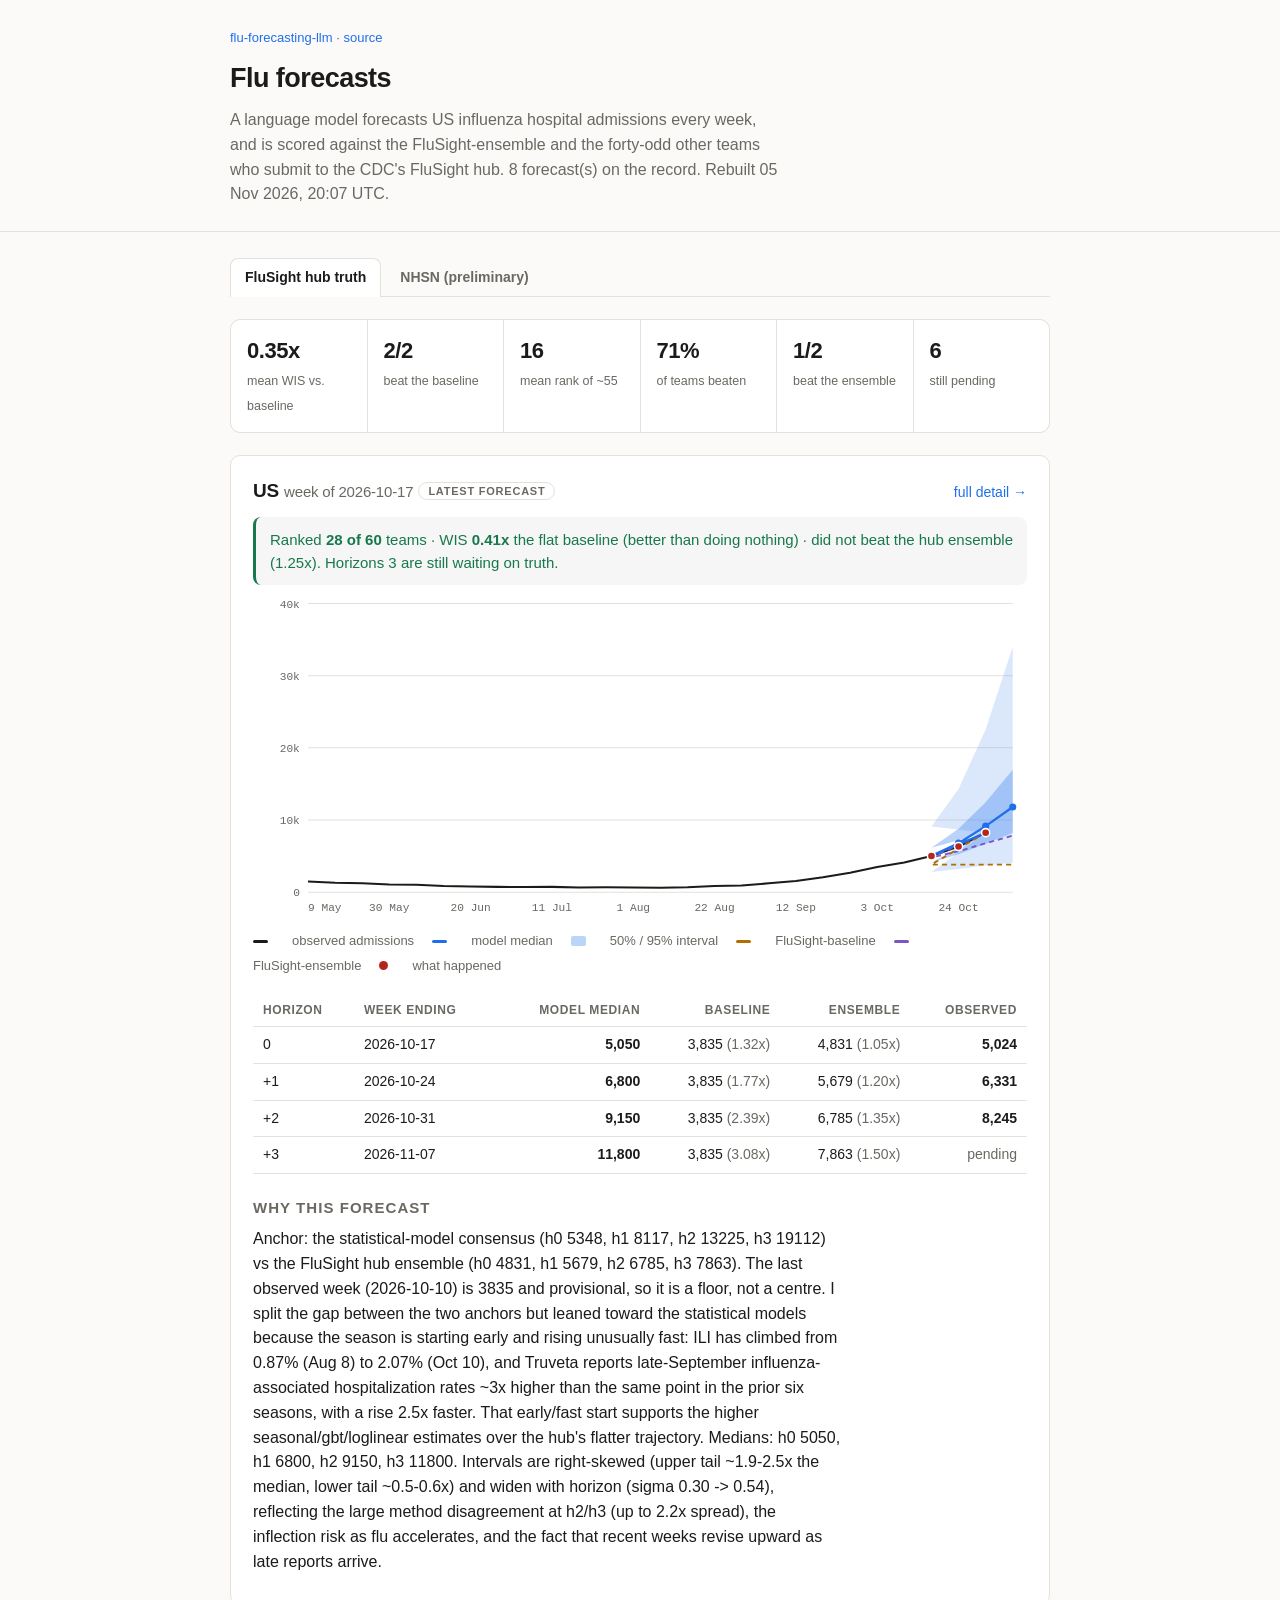
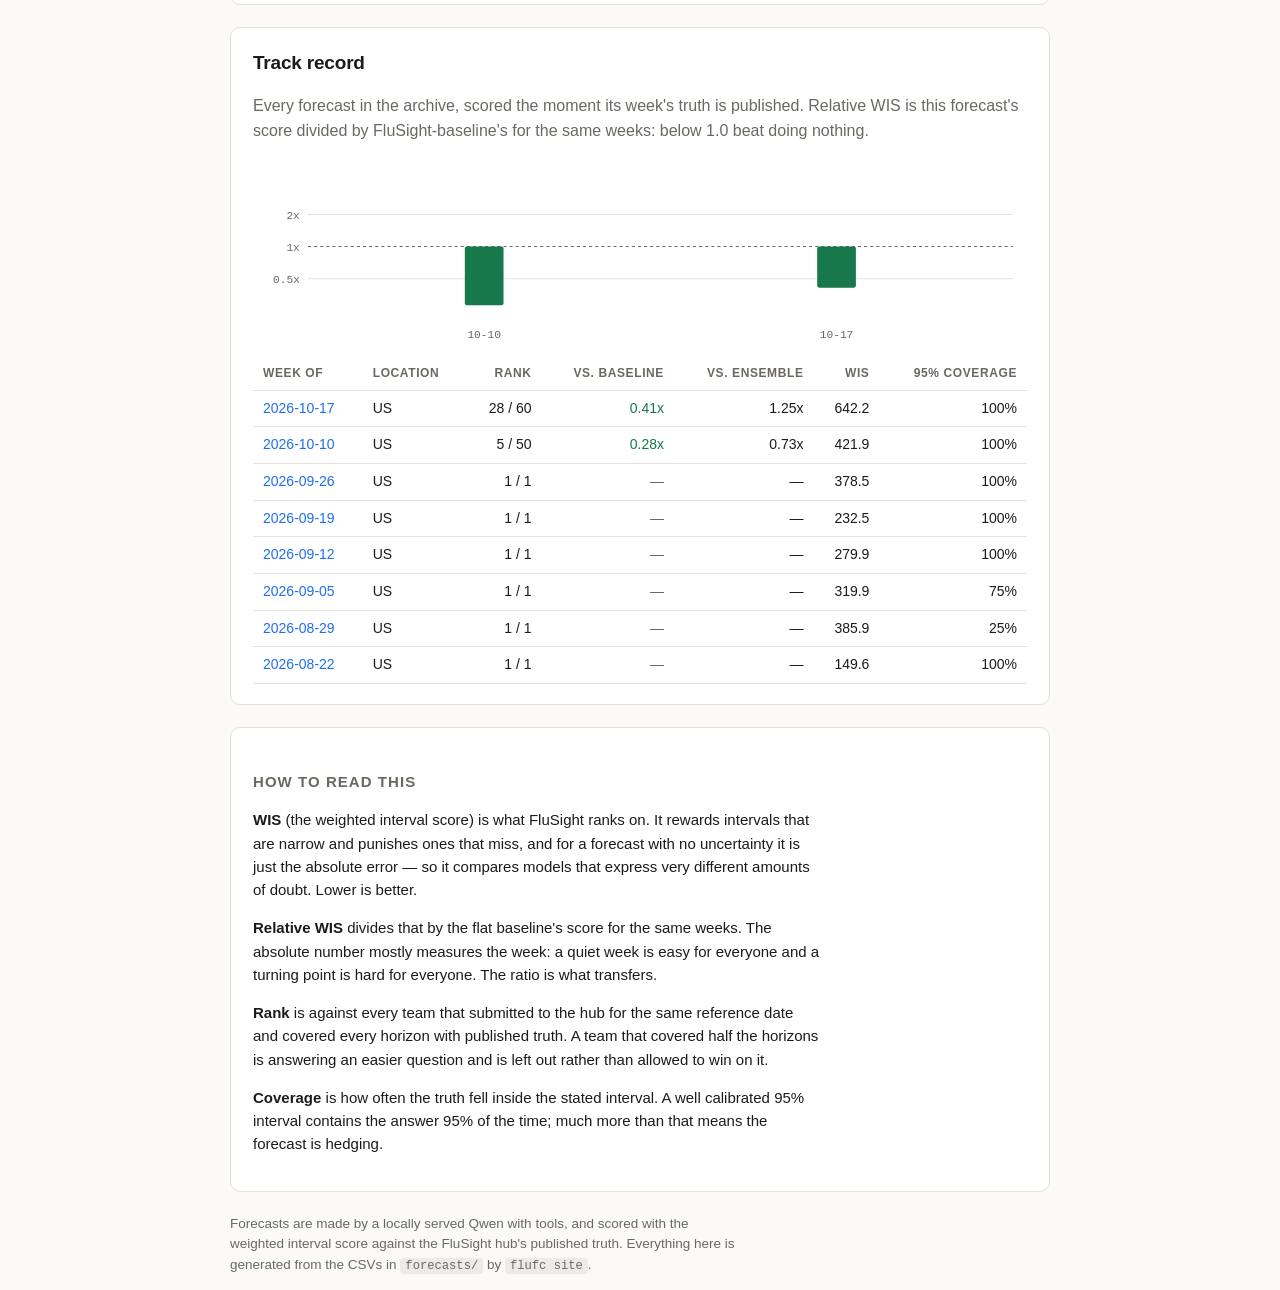
==== docs/index.html @ eb342767 "site: refresh standings 2026-11-05" ====
<!doctype html>
<html lang="en">
<head>
<meta charset="utf-8">
<meta name="viewport" content="width=device-width, initial-scale=1">
<title>Flu forecasts</title>
<link rel="stylesheet" href="style.css">
<script>
document.documentElement.classList.add("js");
document.addEventListener("DOMContentLoaded", function () {
  var KEY = "flufc-source", names = ["hub", "nhsn"];
  function show(name) {
    if (names.indexOf(name) < 0) name = "hub";
    document.querySelectorAll("[data-pane]").forEach(function (el) {
      el.classList.toggle("on", el.dataset.pane === name);
    });
    document.querySelectorAll("[data-tab]").forEach(function (el) {
      var on = el.dataset.tab === name;
      el.classList.toggle("on", on);
      el.setAttribute("aria-selected", on);
    });
    try { localStorage.setItem(KEY, name); } catch (e) {}
    document.querySelectorAll("a[href^='f/'], a[href^='../index.html']")
      .forEach(function (a) { a.hash = name; });
  }
  var saved = null;
  try { saved = localStorage.getItem(KEY); } catch (e) {}
  show(location.hash.slice(1) || saved);
  document.querySelectorAll("[data-tab]").forEach(function (el) {
    el.addEventListener("click", function (ev) {
      ev.preventDefault();
      history.replaceState(null, "", "#" + el.dataset.tab);
      show(el.dataset.tab);
    });
  });
});
</script>
</head>
<body>
<header class="top">
  <div class="wrap">
    <p class="crumb"><a href="index.html">flu-forecasting-llm</a>
       &middot; <a href="https://github.com/chasehmathis/flu-forecasting-llm">source</a></p>
    <h1>Flu forecasts</h1>
    <p class="lede">A language model forecasts US influenza hospital admissions every week, and is scored against the FluSight-ensemble and the forty-odd other teams who submit to the CDC's FluSight hub. 8 forecast(s) on the record. Rebuilt 05 Nov 2026, 20:07 UTC.</p>
  </div>
</header>
<main class="wrap">

<nav class="tabs" role="tablist">
  <a class="tab" role="tab" href="#hub" data-tab="hub">FluSight hub truth</a>
  <a class="tab" role="tab" href="#nhsn" data-tab="nhsn">NHSN (preliminary)</a>
</nav>
<div class="pane" id="pane-hub" data-pane="hub"><div class="strip"><div class="stat"><b>0.35x</b><span>mean WIS vs. baseline</span></div><div class="stat"><b>2/2</b><span>beat the baseline</span></div><div class="stat"><b>16</b><span>mean rank of ~55</span></div><div class="stat"><b>71%</b><span>of teams beaten</span></div><div class="stat"><b>1/2</b><span>beat the ensemble</span></div><div class="stat"><b>6</b><span>still pending</span></div></div>

<section class="card">
  <div class="card-head">
    <h2>US
        <span class="muted">week of 2026-10-17</span>
        <span class="tag">latest forecast</span></h2>
    <a class="more" href="f/2026-10-17-US.html">full detail &rarr;</a>
  </div>
  <p class="status good">Ranked <b>28 of 60</b> teams &middot; WIS <b>0.41x</b> the flat baseline (better than doing nothing) &middot; did not beat the hub ensemble (1.25x). Horizons 3 are still waiting on truth.</p>
  <svg viewBox="0 0 760 320" class="chart" role="img" aria-label="US forecast from 2026-10-17">
<line class="grid" x1="54" y1="286.0" x2="746" y2="286.0"/>
<text class="axis" x="46" y="290.0" text-anchor="end">0</text>
<line class="grid" x1="54" y1="215.1" x2="746" y2="215.1"/>
<text class="axis" x="46" y="219.1" text-anchor="end">10k</text>
<line class="grid" x1="54" y1="144.2" x2="746" y2="144.2"/>
<text class="axis" x="46" y="148.2" text-anchor="end">20k</text>
<line class="grid" x1="54" y1="73.3" x2="746" y2="73.3"/>
<text class="axis" x="46" y="77.3" text-anchor="end">30k</text>
<line class="grid" x1="54" y1="2.4" x2="746" y2="2.4"/>
<text class="axis" x="46" y="6.4" text-anchor="end">40k</text>
<text class="axis" x="54.0" y="304.0" text-anchor="start">9 May</text>
<text class="axis" x="133.8" y="304.0" text-anchor="middle">30 May</text>
<text class="axis" x="213.7" y="304.0" text-anchor="middle">20 Jun</text>
<text class="axis" x="293.5" y="304.0" text-anchor="middle">11 Jul</text>
<text class="axis" x="373.4" y="304.0" text-anchor="middle">1 Aug</text>
<text class="axis" x="453.2" y="304.0" text-anchor="middle">22 Aug</text>
<text class="axis" x="533.1" y="304.0" text-anchor="middle">12 Sep</text>
<text class="axis" x="612.9" y="304.0" text-anchor="middle">3 Oct</text>
<text class="axis" x="692.8" y="304.0" text-anchor="middle">24 Oct</text>
<polygon class="band-95" points="719.4,227.5 666.2,221.5 692.8,184.5 719.4,126.2 746.0,44.9 746.0,257.0 719.4,259.7 692.8,263.1 666.2,266.1 719.4,227.5"/>
<polygon class="band-50" points="719.4,227.5 666.2,242.2 692.8,223.7 719.4,197.6 746.0,165.6 746.0,227.9 719.4,238.4 692.8,248.7 666.2,256.7 719.4,227.5"/>
<polyline class="line-history" fill="none" points="54.0,275.5 80.6,276.6 107.2,277.1 133.8,278.4 160.5,278.6 187.1,279.8 213.7,280.3 240.3,280.7 266.9,280.8 293.5,280.7 320.2,281.3 346.8,281.1 373.4,281.3 400.0,281.5 426.6,281.0 453.2,279.8 479.8,279.4 506.5,277.2 533.1,275.0 559.7,271.3 586.3,266.9 612.9,261.1 639.5,256.7 666.2,250.4 692.8,241.1 719.4,227.5"/>
<polyline class="line-other other-0" fill="none" points="719.4,227.5 666.2,258.8 692.8,258.8 719.4,258.8 746.0,258.8"/>
<polyline class="line-other other-1" fill="none" points="719.4,227.5 666.2,251.8 692.8,245.7 719.4,237.9 746.0,230.3"/>
<polyline class="line-median" fill="none" points="719.4,227.5 666.2,250.2 692.8,237.8 719.4,221.1 746.0,202.3"/>
<circle class="dot-median" cx="666.2" cy="250.2" r="3.5"/>
<circle class="dot-median" cx="692.8" cy="237.8" r="3.5"/>
<circle class="dot-median" cx="719.4" cy="221.1" r="3.5"/>
<circle class="dot-median" cx="746.0" cy="202.3" r="3.5"/>
<circle class="dot-observed" cx="666.2" cy="250.4" r="4"/>
<circle class="dot-observed" cx="692.8" cy="241.1" r="4"/>
<circle class="dot-observed" cx="719.4" cy="227.5" r="4"/>
</svg>
  <p class="legend"><span class="key k-history"></span>observed admissions <span class="key k-median"></span>model median <span class="key k-band"></span>50% / 95% interval <span class="key k-other other-0"></span>FluSight-baseline <span class="key k-other other-1"></span>FluSight-ensemble <span class="key k-truth"></span>what happened</p>
  <div class="scroll"><table class="grid"><thead><tr><th>horizon</th><th>week ending</th><th>model median</th><th>baseline</th><th>ensemble</th><th>observed</th></tr></thead><tbody><tr><td>0</td><td>2026-10-17</td><td><b>5,050</b></td><td>3,835 <span class="muted">(1.32x)</span></td><td>4,831 <span class="muted">(1.05x)</span></td><td><b>5,024</b></td></tr><tr><td>+1</td><td>2026-10-24</td><td><b>6,800</b></td><td>3,835 <span class="muted">(1.77x)</span></td><td>5,679 <span class="muted">(1.20x)</span></td><td><b>6,331</b></td></tr><tr><td>+2</td><td>2026-10-31</td><td><b>9,150</b></td><td>3,835 <span class="muted">(2.39x)</span></td><td>6,785 <span class="muted">(1.35x)</span></td><td><b>8,245</b></td></tr><tr><td>+3</td><td>2026-11-07</td><td><b>11,800</b></td><td>3,835 <span class="muted">(3.08x)</span></td><td>7,863 <span class="muted">(1.50x)</span></td><td><span class="muted">pending</span></td></tr></tbody></table></div>
  <div class="why"><h3>Why this forecast</h3><p>Anchor: the statistical-model consensus (h0 5348, h1 8117, h2 13225, h3 19112) vs the FluSight hub ensemble (h0 4831, h1 5679, h2 6785, h3 7863). The last observed week (2026-10-10) is 3835 and provisional, so it is a floor, not a centre. I split the gap between the two anchors but leaned toward the statistical models because the season is starting early and rising unusually fast: ILI has climbed from 0.87% (Aug 8) to 2.07% (Oct 10), and Truveta reports late-September influenza-associated hospitalization rates ~3x higher than the same point in the prior six seasons, with a rise 2.5x faster. That early/fast start supports the higher seasonal/gbt/loglinear estimates over the hub&#x27;s flatter trajectory. Medians: h0 5050, h1 6800, h2 9150, h3 11800. Intervals are right-skewed (upper tail ~1.9-2.5x the median, lower tail ~0.5-0.6x) and widen with horizon (sigma 0.30 -&gt; 0.54), reflecting the large method disagreement at h2/h3 (up to 2.2x spread), the inflection risk as flu accelerates, and the fact that recent weeks revise upward as late reports arrive.</p></div>
</section>

<section class="card">
  <div class="card-head"><h2>Track record</h2></div>
  <p class="muted">Every forecast in the archive, scored the moment its week's
     truth is published. Relative WIS is this forecast's score divided by
     FluSight-baseline's for the same weeks: below 1.0 beat doing nothing.</p>
  <svg viewBox="0 0 760 190" class="chart" role="img" aria-label="relative WIS by forecast">
<line class="grid" x1="54" y1="117.5" x2="746" y2="117.5"/>
<text class="axis" x="46" y="121.5" text-anchor="end">0.5x</text>
<line class="grid-strong" x1="54" y1="86.0" x2="746" y2="86.0"/>
<text class="axis" x="46" y="90.0" text-anchor="end">1x</text>
<line class="grid" x1="54" y1="54.5" x2="746" y2="54.5"/>
<text class="axis" x="46" y="58.5" text-anchor="end">2x</text>
<rect class="bar-good" x="208.0" y="86.0" width="38.0" height="57.6" rx="2"><title>2026-10-10 US: 0.28x baseline</title></rect>
<text class="axis" x="227.0" y="176.0" text-anchor="middle">10-10</text>
<rect class="bar-good" x="554.0" y="86.0" width="38.0" height="40.3" rx="2"><title>2026-10-17 US: 0.41x baseline</title></rect>
<text class="axis" x="573.0" y="176.0" text-anchor="middle">10-17</text>
</svg>
  <div class="scroll"><table class="grid">
    <thead><tr><th>week of</th><th>location</th><th>rank</th>
      <th>vs. baseline</th><th>vs. ensemble</th><th>WIS</th>
      <th>95% coverage</th></tr></thead>
    <tbody><tr><td><a href="f/2026-10-17-US.html">2026-10-17</a></td><td>US</td><td>28 / 60</td><td><span class="good">0.41x</span></td><td>1.25x</td><td>642.2</td><td>100%</td></tr><tr><td><a href="f/2026-10-10-US.html">2026-10-10</a></td><td>US</td><td>5 / 50</td><td><span class="good">0.28x</span></td><td>0.73x</td><td>421.9</td><td>100%</td></tr><tr><td><a href="f/2026-09-26-US.html">2026-09-26</a></td><td>US</td><td>1 / 1</td><td><span class="muted">&mdash;</span></td><td>&mdash;</td><td>378.5</td><td>100%</td></tr><tr><td><a href="f/2026-09-19-US.html">2026-09-19</a></td><td>US</td><td>1 / 1</td><td><span class="muted">&mdash;</span></td><td>&mdash;</td><td>232.5</td><td>100%</td></tr><tr><td><a href="f/2026-09-12-US.html">2026-09-12</a></td><td>US</td><td>1 / 1</td><td><span class="muted">&mdash;</span></td><td>&mdash;</td><td>279.9</td><td>100%</td></tr><tr><td><a href="f/2026-09-05-US.html">2026-09-05</a></td><td>US</td><td>1 / 1</td><td><span class="muted">&mdash;</span></td><td>&mdash;</td><td>319.9</td><td>75%</td></tr><tr><td><a href="f/2026-08-29-US.html">2026-08-29</a></td><td>US</td><td>1 / 1</td><td><span class="muted">&mdash;</span></td><td>&mdash;</td><td>385.9</td><td>25%</td></tr><tr><td><a href="f/2026-08-22-US.html">2026-08-22</a></td><td>US</td><td>1 / 1</td><td><span class="muted">&mdash;</span></td><td>&mdash;</td><td>149.6</td><td>100%</td></tr></tbody></table></div>
</section></div>
<div class="pane" id="pane-nhsn" data-pane="nhsn">
<p class="status pending">Testing numbers. Scored against the latest NHSN
   release, published through <b>2026-10-31</b>, which the
   CDC still revises for recent weeks. Out of season there is no FluSight field
   to rank against, so &ldquo;vs. flat&rdquo; is a flat baseline built here
   from the last NHSN week before each reference date &mdash; not
   FluSight-baseline. The hub tab is the official record.</p>
<div class="strip"><div class="stat"><b>31/32</b><span>horizons with NHSN data</span></div><div class="stat"><b>349.0</b><span>mean WIS</span></div><div class="stat"><b>0.57x</b><span>mean WIS vs. flat</span></div><div class="stat"><b>7/8</b><span>beat the flat baseline</span></div><div class="stat"><b>58%</b><span>50% coverage</span></div><div class="stat"><b>84%</b><span>95% coverage</span></div></div>

<section class="card">
  <div class="card-head">
    <h2>US
        <span class="muted">week of 2026-10-17</span>
        <span class="tag">latest forecast</span></h2>
    <a class="more" href="f/2026-10-17-US.html#nhsn">full detail &rarr;</a>
  </div>
  <p class="status good"><b>3 of 4</b> horizons have NHSN data &middot; WIS <b>642.2</b> &middot; <b>0.51x</b> the flat baseline's WIS (better) &middot; 95% interval coverage 100%.</p>
  <svg viewBox="0 0 760 320" class="chart" role="img" aria-label="US forecast from 2026-10-17">
<line class="grid" x1="54" y1="286.0" x2="746" y2="286.0"/>
<text class="axis" x="46" y="290.0" text-anchor="end">0</text>
<line class="grid" x1="54" y1="215.1" x2="746" y2="215.1"/>
<text class="axis" x="46" y="219.1" text-anchor="end">10k</text>
<line class="grid" x1="54" y1="144.2" x2="746" y2="144.2"/>
<text class="axis" x="46" y="148.2" text-anchor="end">20k</text>
<line class="grid" x1="54" y1="73.3" x2="746" y2="73.3"/>
<text class="axis" x="46" y="77.3" text-anchor="end">30k</text>
<line class="grid" x1="54" y1="2.4" x2="746" y2="2.4"/>
<text class="axis" x="46" y="6.4" text-anchor="end">40k</text>
<text class="axis" x="54.0" y="304.0" text-anchor="start">9 May</text>
<text class="axis" x="133.8" y="304.0" text-anchor="middle">30 May</text>
<text class="axis" x="213.7" y="304.0" text-anchor="middle">20 Jun</text>
<text class="axis" x="293.5" y="304.0" text-anchor="middle">11 Jul</text>
<text class="axis" x="373.4" y="304.0" text-anchor="middle">1 Aug</text>
<text class="axis" x="453.2" y="304.0" text-anchor="middle">22 Aug</text>
<text class="axis" x="533.1" y="304.0" text-anchor="middle">12 Sep</text>
<text class="axis" x="612.9" y="304.0" text-anchor="middle">3 Oct</text>
<text class="axis" x="692.8" y="304.0" text-anchor="middle">24 Oct</text>
<polygon class="band-95" points="719.4,227.5 666.2,221.5 692.8,184.5 719.4,126.2 746.0,44.9 746.0,257.0 719.4,259.7 692.8,263.1 666.2,266.1 719.4,227.5"/>
<polygon class="band-50" points="719.4,227.5 666.2,242.2 692.8,223.7 719.4,197.6 746.0,165.6 746.0,227.9 719.4,238.4 692.8,248.7 666.2,256.7 719.4,227.5"/>
<polyline class="line-history" fill="none" points="54.0,275.5 80.6,276.6 107.2,277.1 133.8,278.4 160.5,278.6 187.1,279.8 213.7,280.3 240.3,280.7 266.9,280.8 293.5,280.7 320.2,281.3 346.8,281.1 373.4,281.3 400.0,281.5 426.6,281.0 453.2,279.8 479.8,279.4 506.5,277.2 533.1,275.0 559.7,271.3 586.3,266.9 612.9,261.1 639.5,256.7 666.2,250.4 692.8,241.1 719.4,227.5"/>
<polyline class="line-other other-0" fill="none" points="719.4,227.5 666.2,258.8 692.8,258.8 719.4,258.8 746.0,258.8"/>
<polyline class="line-other other-1" fill="none" points="719.4,227.5 666.2,251.8 692.8,245.7 719.4,237.9 746.0,230.3"/>
<polyline class="line-median" fill="none" points="719.4,227.5 666.2,250.2 692.8,237.8 719.4,221.1 746.0,202.3"/>
<circle class="dot-median" cx="666.2" cy="250.2" r="3.5"/>
<circle class="dot-median" cx="692.8" cy="237.8" r="3.5"/>
<circle class="dot-median" cx="719.4" cy="221.1" r="3.5"/>
<circle class="dot-median" cx="746.0" cy="202.3" r="3.5"/>
<circle class="dot-observed" cx="666.2" cy="250.4" r="4"/>
<circle class="dot-observed" cx="692.8" cy="241.1" r="4"/>
<circle class="dot-observed" cx="719.4" cy="227.5" r="4"/>
</svg>
  <p class="legend"><span class="key k-history"></span>observed admissions <span class="key k-median"></span>model median <span class="key k-band"></span>50% / 95% interval <span class="key k-other other-0"></span>FluSight-baseline <span class="key k-other other-1"></span>FluSight-ensemble <span class="key k-truth"></span>what happened</p>
  <div class="scroll"><table class="grid"><thead><tr><th>horizon</th><th>week ending</th><th>model median</th><th>NHSN</th><th>WIS</th><th>abs error</th><th>in 50%</th><th>in 95%</th></tr></thead><tbody><tr><td>0</td><td>2026-10-17</td><td><b>5,050</b></td><td><b>5,024</b></td><td>328.6</td><td>26</td><td><span class="good">yes</span></td><td><span class="good">yes</span></td></tr><tr><td>+1</td><td>2026-10-24</td><td><b>6,800</b></td><td><b>6,331</b></td><td>596.9</td><td>469</td><td><span class="good">yes</span></td><td><span class="good">yes</span></td></tr><tr><td>+2</td><td>2026-10-31</td><td><b>9,150</b></td><td><b>8,245</b></td><td>1,001.0</td><td>905</td><td><span class="good">yes</span></td><td><span class="good">yes</span></td></tr><tr><td>+3</td><td>2026-11-07</td><td><b>11,800</b></td><td><span class="muted">pending</span></td><td>&mdash;</td><td>&mdash;</td><td>&mdash;</td><td>&mdash;</td></tr></tbody></table></div>
</section>

<section class="card">
  <div class="card-head"><h2>Track record (preliminary)</h2></div>
  <p class="muted">Every forecast in the archive, scored on whichever horizons
     NHSN has already published. Recomputed on every build, never cached.</p>
  <div class="scroll"><table class="grid">
    <thead><tr><th>week of</th><th>location</th><th>horizons</th>
      <th>WIS</th><th>vs. flat</th><th>MAE</th><th>50%</th>
      <th>95%</th></tr></thead>
    <tbody><tr><td><a href="f/2026-10-17-US.html#nhsn">2026-10-17</a></td><td>US</td><td>3 / 4</td><td>642.2</td><td><span class="good">0.51x</span></td><td>467</td><td>100%</td><td>100%</td></tr><tr><td><a href="f/2026-10-10-US.html#nhsn">2026-10-10</a></td><td>US</td><td>4 / 4</td><td>421.9</td><td><span class="good">0.33x</span></td><td>132</td><td>100%</td><td>100%</td></tr><tr><td><a href="f/2026-09-26-US.html#nhsn">2026-09-26</a></td><td>US</td><td>4 / 4</td><td>368.0</td><td><span class="good">0.40x</span></td><td>555</td><td>75%</td><td>100%</td></tr><tr><td><a href="f/2026-09-19-US.html#nhsn">2026-09-19</a></td><td>US</td><td>4 / 4</td><td>235.1</td><td><span class="good">0.28x</span></td><td>255</td><td>100%</td><td>100%</td></tr><tr><td><a href="f/2026-09-12-US.html#nhsn">2026-09-12</a></td><td>US</td><td>4 / 4</td><td>297.1</td><td><span class="good">0.46x</span></td><td>546</td><td>50%</td><td>100%</td></tr><tr><td><a href="f/2026-09-05-US.html#nhsn">2026-09-05</a></td><td>US</td><td>4 / 4</td><td>343.1</td><td><span class="good">0.65x</span></td><td>548</td><td>0%</td><td>75%</td></tr><tr><td><a href="f/2026-08-29-US.html#nhsn">2026-08-29</a></td><td>US</td><td>4 / 4</td><td>402.7</td><td><span class="bad">1.29x</span></td><td>513</td><td>25%</td><td>25%</td></tr><tr><td><a href="f/2026-08-22-US.html#nhsn">2026-08-22</a></td><td>US</td><td>4 / 4</td><td>155.4</td><td><span class="good">0.65x</span></td><td>258</td><td>25%</td><td>75%</td></tr></tbody></table></div>
</section></div>

<section class="card note">
  <h3>How to read this</h3>
  <p><b>WIS</b> (the weighted interval score) is what FluSight ranks on. It
     rewards intervals that are narrow and punishes ones that miss, and for a
     forecast with no uncertainty it is just the absolute error &mdash; so it
     compares models that express very different amounts of doubt. Lower is
     better.</p>
  <p><b>Relative WIS</b> divides that by the flat baseline's score for the same
     weeks. The absolute number mostly measures the week: a quiet week is easy
     for everyone and a turning point is hard for everyone. The ratio is what
     transfers.</p>
  <p><b>Rank</b> is against every team that submitted to the hub for the same
     reference date and covered every horizon with published truth. A team that
     covered half the horizons is answering an easier question and is left
     out rather than allowed to win on it.</p>
  <p><b>Coverage</b> is how often the truth fell inside the stated interval.
     A well calibrated 95% interval contains the answer 95% of the time; much
     more than that means the forecast is hedging.</p>
</section>
</main>
<footer class="wrap">
  <p class="muted">Forecasts are made by a locally served Qwen with tools, and
     scored with the weighted interval score against the FluSight hub's
     published truth. Everything here is generated from the CSVs in
     <code>forecasts/</code> by <code>flufc site</code>.</p>
</footer>
</body>
</html>
---- docs/style.css ----
:root {
  --bg: #fbfaf8; --panel: #ffffff; --ink: #1c1b19; --muted: #6b6862;
  --line: #e5e1da; --accent: #1f6feb; --band: rgba(31,111,235,0.16);
  --band-in: rgba(31,111,235,0.30); --good: #17794b; --bad: #b3261e;
  --other0: #b06f00; --other1: #7a56c2;
}
@media (prefers-color-scheme: dark) {
  :root {
    --bg: #14151a; --panel: #1c1e25; --ink: #e9e7e2; --muted: #9b978f;
    --line: #2d3038; --accent: #6aa3ff; --band: rgba(106,163,255,0.18);
    --band-in: rgba(106,163,255,0.34); --good: #4ec98a; --bad: #ff8a80;
    --other0: #e0a33c; --other1: #b39ce8;
  }
}
* { box-sizing: border-box; }
body {
  margin: 0; background: var(--bg); color: var(--ink);
  font: 16px/1.55 -apple-system, BlinkMacSystemFont, "Segoe UI", Inter,
        "Helvetica Neue", Arial, sans-serif;
  -webkit-font-smoothing: antialiased;
}
.wrap { max-width: 860px; margin: 0 auto; padding: 0 20px; }
.top { border-bottom: 1px solid var(--line); padding: 28px 0 24px;
       margin-bottom: 26px; }
.crumb { margin: 0 0 10px; font-size: 13px; color: var(--muted); }
a { color: var(--accent); text-decoration: none; }
a:hover { text-decoration: underline; }
h1 { margin: 0 0 8px; font-size: 27px; letter-spacing: -0.02em; }
h2 { margin: 0; font-size: 19px; letter-spacing: -0.01em; }
h3 { margin: 22px 0 8px; font-size: 15px; text-transform: uppercase;
     letter-spacing: 0.07em; color: var(--muted); }
.lede { margin: 0; color: var(--muted); max-width: 62ch; }
.card {
  background: var(--panel); border: 1px solid var(--line); border-radius: 10px;
  padding: 20px 22px; margin-bottom: 22px;
}
.card-head { display: flex; align-items: baseline; justify-content: space-between;
             gap: 12px; margin-bottom: 12px; }
.card-head .muted { font-weight: 400; font-size: 15px; }
.more { font-size: 14px; white-space: nowrap; }
.tag { font-size: 11px; font-weight: 600; text-transform: uppercase;
       letter-spacing: 0.07em; color: var(--muted); border: 1px solid var(--line);
       border-radius: 999px; padding: 2px 9px; vertical-align: 2px;
       white-space: nowrap; }
.muted { color: var(--muted); }
.good { color: var(--good); }
.bad { color: var(--bad); }
.status {
  margin: 0 0 16px; padding: 11px 14px; border-radius: 8px;
  border-left: 3px solid var(--muted); background: rgba(127,127,127,0.07);
  font-size: 15px;
}
.status.good { border-left-color: var(--good); }
.status.bad { border-left-color: var(--bad); }
.status.pending { border-left-color: var(--muted); }
.strip {
  display: grid; grid-template-columns: repeat(auto-fit, minmax(128px, 1fr));
  gap: 1px; background: var(--line); border: 1px solid var(--line);
  border-radius: 10px; overflow: hidden; margin-bottom: 22px;
}
.stat { background: var(--panel); padding: 14px 16px; }
.stat b { display: block; font-size: 22px; letter-spacing: -0.02em; }
.stat span { font-size: 12.5px; color: var(--muted); }
.chart { width: 100%; height: auto; display: block; margin: 6px 0 4px; }
.grid, .grid-strong { stroke: var(--line); stroke-width: 1; }
.grid-strong { stroke: var(--muted); stroke-dasharray: 3 3; }
.axis { fill: var(--muted); font-size: 11px;
        font-family: ui-monospace, SFMono-Regular, Menlo, monospace; }
.band-95 { fill: var(--band); }
.band-50 { fill: var(--band-in); }
.line-history { fill: none; stroke: var(--ink); stroke-width: 2;
                stroke-linejoin: round; }
.line-median { fill: none; stroke: var(--accent); stroke-width: 2.2;
               stroke-linejoin: round; }
.dot-median { fill: var(--accent); }
.dot-observed { fill: var(--bad); stroke: var(--panel); stroke-width: 1.5; }
.line-other { fill: none; stroke-width: 1.8; stroke-dasharray: 5 4; }
.other-0 { stroke: var(--other0); }
.other-1 { stroke: var(--other1); }
.bar-good { fill: var(--good); }
.bar-bad { fill: var(--bad); }
.legend { display: flex; flex-wrap: wrap; gap: 4px 18px; font-size: 13px;
          color: var(--muted); margin: 2px 0 18px; align-items: center; }
.key { display: inline-block; width: 15px; height: 3px; margin-right: 6px;
       vertical-align: middle; border-radius: 2px; }
.k-history { background: var(--ink); }
.k-median { background: var(--accent); }
.k-band { background: var(--band-in); height: 10px; border-radius: 2px; }
.k-truth { background: var(--bad); height: 9px; width: 9px;
           border-radius: 50%; }
.k-other.other-0 { background: var(--other0); }
.k-other.other-1 { background: var(--other1); }
.scroll { overflow-x: auto; margin: 4px -4px 0; padding: 0 4px; }
table.grid { border-collapse: collapse; width: 100%; font-size: 14px;
             font-variant-numeric: tabular-nums; }
table.grid th, table.grid td { text-align: right; padding: 7px 10px;
                               border-bottom: 1px solid var(--line);
                               white-space: nowrap; }
table.grid th:first-child, table.grid td:first-child,
table.grid th:nth-child(2), table.grid td:nth-child(2) { text-align: left; }
table.grid thead th { font-size: 12px; text-transform: uppercase;
                      letter-spacing: 0.05em; color: var(--muted);
                      font-weight: 600; }
table.board tbody tr.you { background: rgba(31,111,235,0.10);
                           font-weight: 600; }
table.board tbody tr.hub td { color: var(--muted); }
table.meta th { text-align: left; color: var(--muted); font-weight: 500;
                width: 34%; }
table.meta td { text-align: left; white-space: normal; }
.why p { margin: 0 0 10px; max-width: 66ch; }
.note p { max-width: 68ch; font-size: 15px; }
code { font-family: ui-monospace, SFMono-Regular, Menlo, monospace;
       font-size: 0.9em; background: rgba(127,127,127,0.12);
       padding: 1px 5px; border-radius: 4px; }
footer { padding: 8px 20px 48px; }
footer p { max-width: 68ch; font-size: 13.5px; }
.tabs { display: flex; gap: 4px; border-bottom: 1px solid var(--line);
        margin: 0 0 22px; }
.tab { padding: 8px 14px; border: 1px solid transparent; border-bottom: 0;
       border-radius: 8px 8px 0 0; color: var(--muted); font-size: 14px;
       font-weight: 600; margin-bottom: -1px; }
.tab:hover { text-decoration: none; color: var(--ink); }
.tab.on { background: var(--panel); border-color: var(--line);
          color: var(--ink); }
html:not(.js) .tabs { display: none; }
html.js .pane:not(.on) { display: none; }
@media (max-width: 620px) {
  .card { padding: 16px; } h1 { font-size: 23px; }
  .card-head { flex-direction: column; gap: 4px; }
}
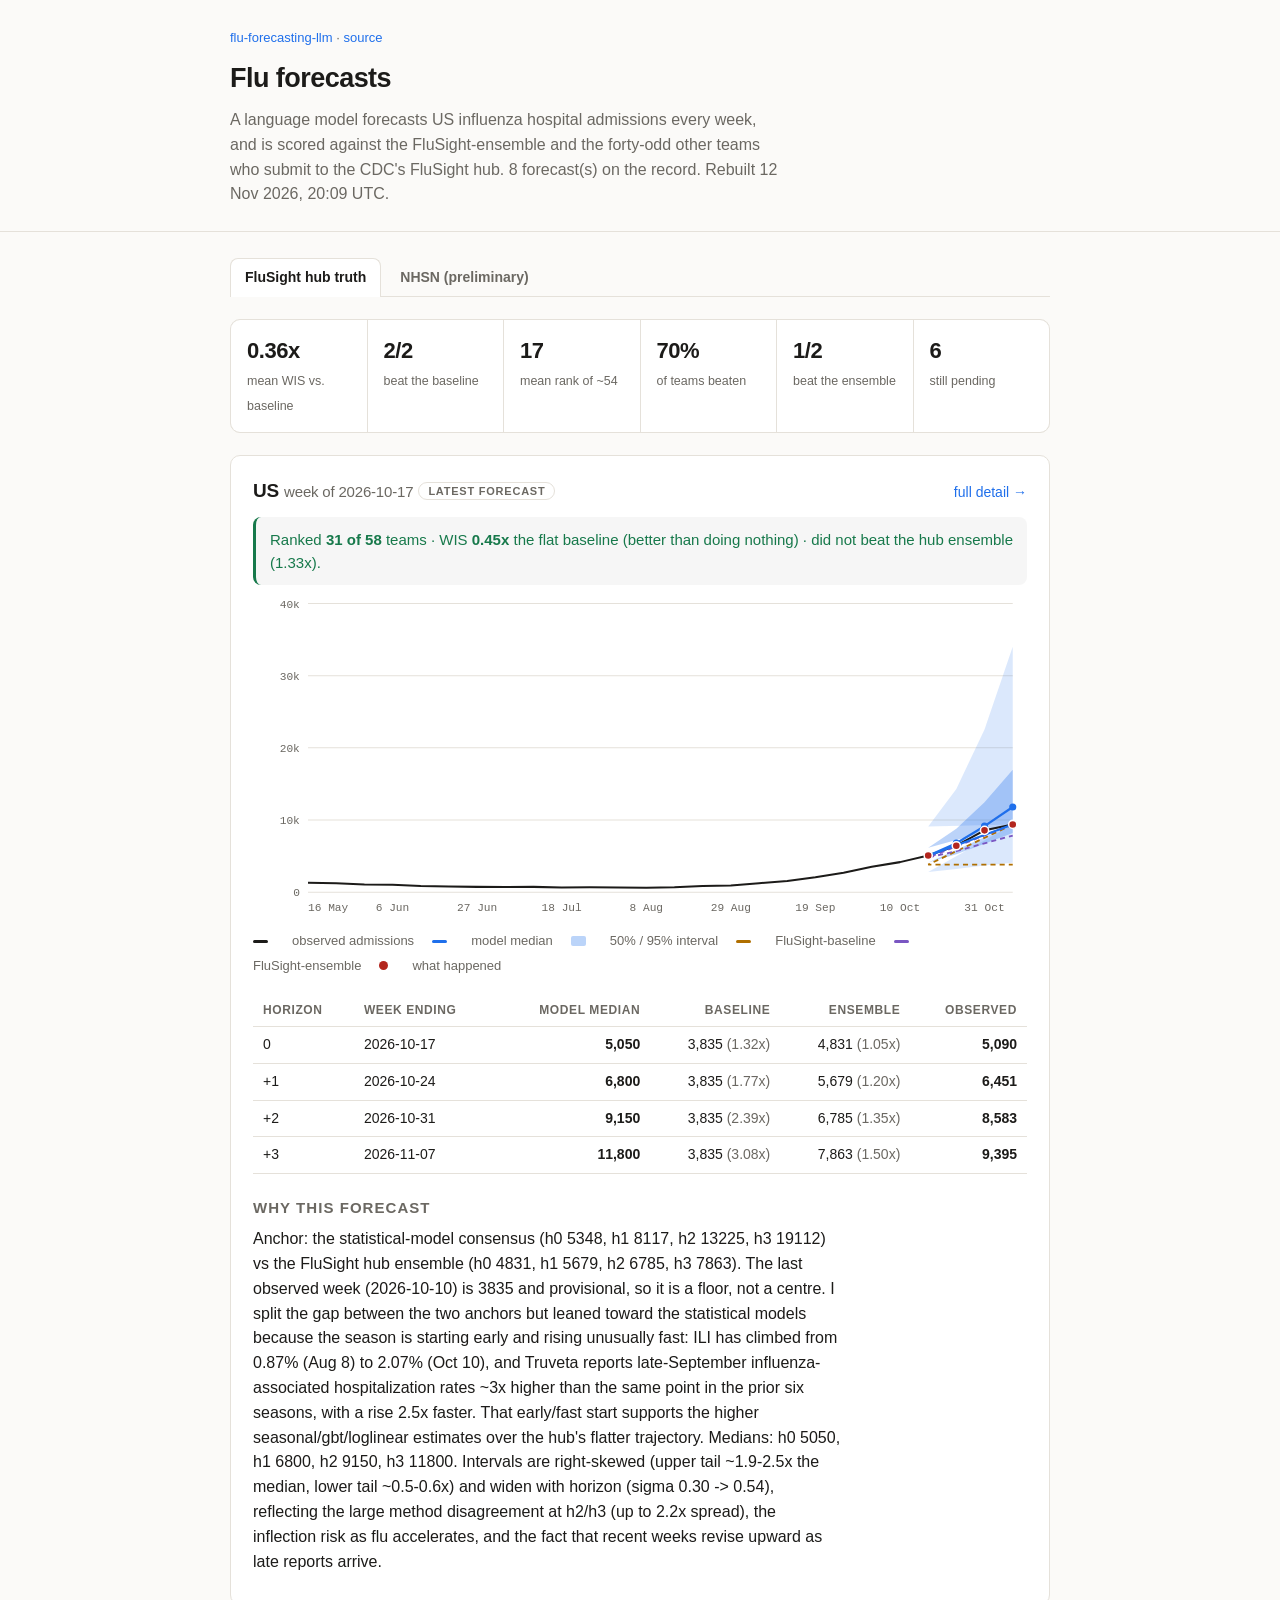
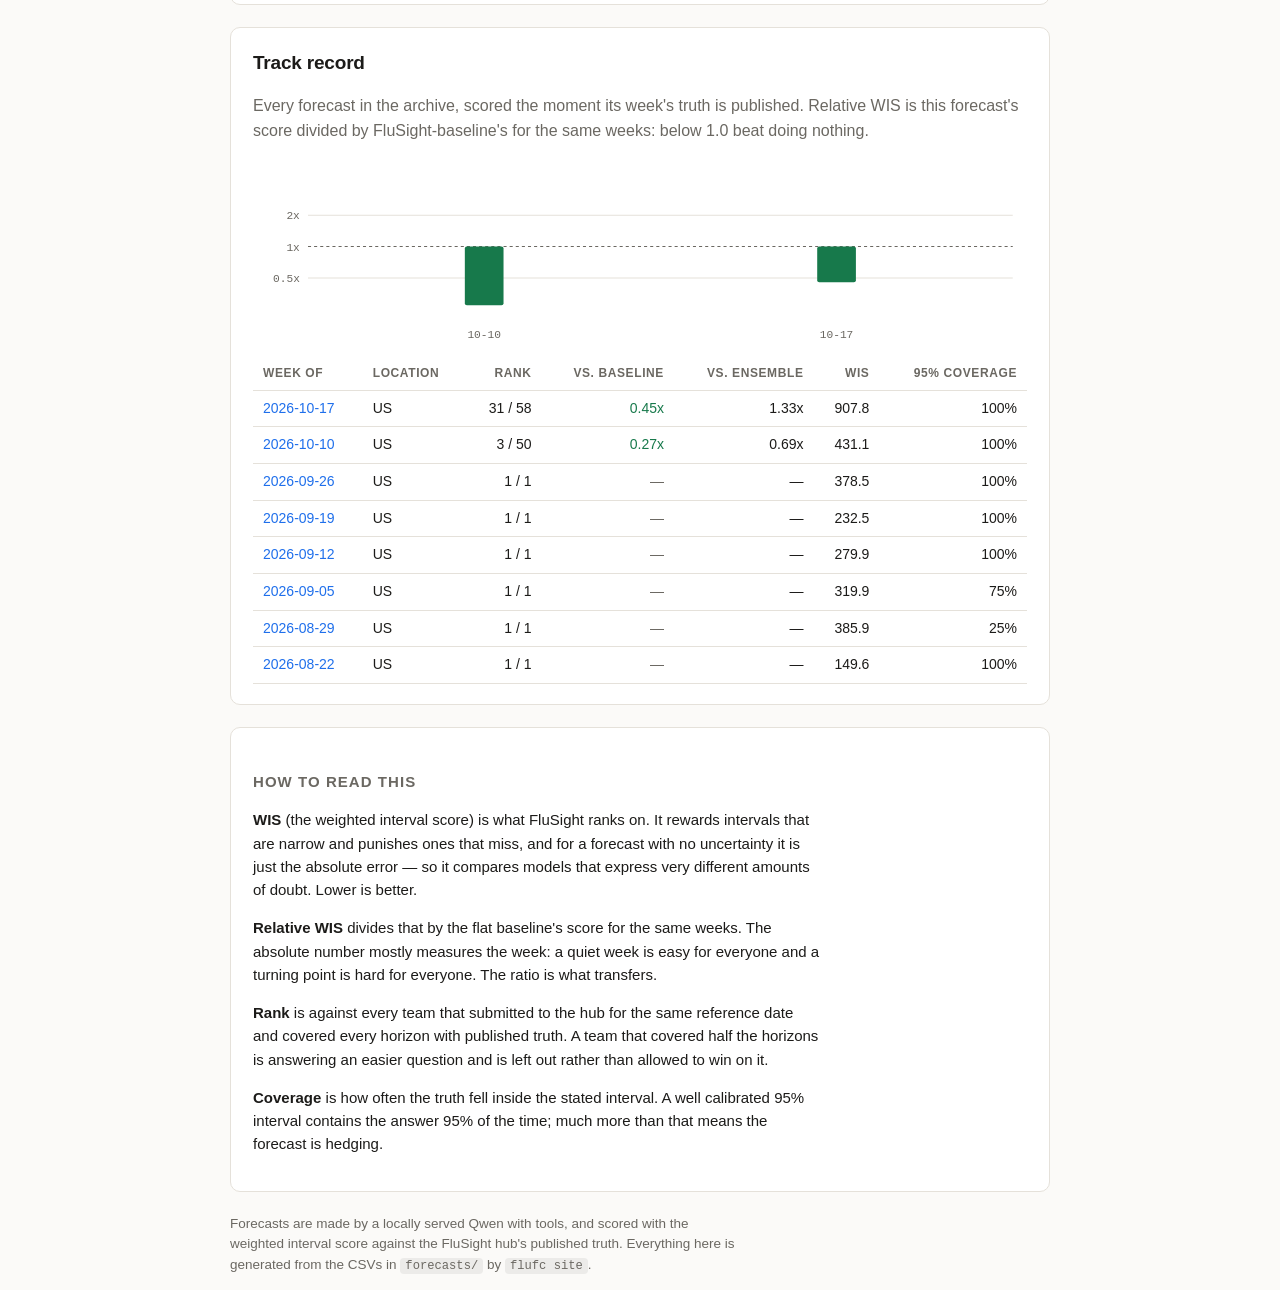
==== commit aaea0b27: "site: refresh standings 2026-11-12" ====
--- a/docs/index.html
+++ b/docs/index.html
@@ -42,7 +42,7 @@
     <p class="crumb"><a href="index.html">flu-forecasting-llm</a>
        &middot; <a href="https://github.com/chasehmathis/flu-forecasting-llm">source</a></p>
     <h1>Flu forecasts</h1>
-    <p class="lede">A language model forecasts US influenza hospital admissions every week, and is scored against the FluSight-ensemble and the forty-odd other teams who submit to the CDC's FluSight hub. 8 forecast(s) on the record. Rebuilt 05 Nov 2026, 20:07 UTC.</p>
+    <p class="lede">A language model forecasts US influenza hospital admissions every week, and is scored against the FluSight-ensemble and the forty-odd other teams who submit to the CDC's FluSight hub. 8 forecast(s) on the record. Rebuilt 12 Nov 2026, 20:09 UTC.</p>
   </div>
 </header>
 <main class="wrap">
@@ -51,7 +51,7 @@
   <a class="tab" role="tab" href="#hub" data-tab="hub">FluSight hub truth</a>
   <a class="tab" role="tab" href="#nhsn" data-tab="nhsn">NHSN (preliminary)</a>
 </nav>
-<div class="pane" id="pane-hub" data-pane="hub"><div class="strip"><div class="stat"><b>0.35x</b><span>mean WIS vs. baseline</span></div><div class="stat"><b>2/2</b><span>beat the baseline</span></div><div class="stat"><b>16</b><span>mean rank of ~55</span></div><div class="stat"><b>71%</b><span>of teams beaten</span></div><div class="stat"><b>1/2</b><span>beat the ensemble</span></div><div class="stat"><b>6</b><span>still pending</span></div></div>
+<div class="pane" id="pane-hub" data-pane="hub"><div class="strip"><div class="stat"><b>0.36x</b><span>mean WIS vs. baseline</span></div><div class="stat"><b>2/2</b><span>beat the baseline</span></div><div class="stat"><b>17</b><span>mean rank of ~54</span></div><div class="stat"><b>70%</b><span>of teams beaten</span></div><div class="stat"><b>1/2</b><span>beat the ensemble</span></div><div class="stat"><b>6</b><span>still pending</span></div></div>
 
 <section class="card">
   <div class="card-head">
@@ -60,7 +60,7 @@
         <span class="tag">latest forecast</span></h2>
     <a class="more" href="f/2026-10-17-US.html">full detail &rarr;</a>
   </div>
-  <p class="status good">Ranked <b>28 of 60</b> teams &middot; WIS <b>0.41x</b> the flat baseline (better than doing nothing) &middot; did not beat the hub ensemble (1.25x). Horizons 3 are still waiting on truth.</p>
+  <p class="status good">Ranked <b>31 of 58</b> teams &middot; WIS <b>0.45x</b> the flat baseline (better than doing nothing) &middot; did not beat the hub ensemble (1.33x).</p>
   <svg viewBox="0 0 760 320" class="chart" role="img" aria-label="US forecast from 2026-10-17">
 <line class="grid" x1="54" y1="286.0" x2="746" y2="286.0"/>
 <text class="axis" x="46" y="290.0" text-anchor="end">0</text>
@@ -72,31 +72,32 @@
 <text class="axis" x="46" y="77.3" text-anchor="end">30k</text>
 <line class="grid" x1="54" y1="2.4" x2="746" y2="2.4"/>
 <text class="axis" x="46" y="6.4" text-anchor="end">40k</text>
-<text class="axis" x="54.0" y="304.0" text-anchor="start">9 May</text>
-<text class="axis" x="133.8" y="304.0" text-anchor="middle">30 May</text>
-<text class="axis" x="213.7" y="304.0" text-anchor="middle">20 Jun</text>
-<text class="axis" x="293.5" y="304.0" text-anchor="middle">11 Jul</text>
-<text class="axis" x="373.4" y="304.0" text-anchor="middle">1 Aug</text>
-<text class="axis" x="453.2" y="304.0" text-anchor="middle">22 Aug</text>
-<text class="axis" x="533.1" y="304.0" text-anchor="middle">12 Sep</text>
-<text class="axis" x="612.9" y="304.0" text-anchor="middle">3 Oct</text>
-<text class="axis" x="692.8" y="304.0" text-anchor="middle">24 Oct</text>
-<polygon class="band-95" points="719.4,227.5 666.2,221.5 692.8,184.5 719.4,126.2 746.0,44.9 746.0,257.0 719.4,259.7 692.8,263.1 666.2,266.1 719.4,227.5"/>
-<polygon class="band-50" points="719.4,227.5 666.2,242.2 692.8,223.7 719.4,197.6 746.0,165.6 746.0,227.9 719.4,238.4 692.8,248.7 666.2,256.7 719.4,227.5"/>
-<polyline class="line-history" fill="none" points="54.0,275.5 80.6,276.6 107.2,277.1 133.8,278.4 160.5,278.6 187.1,279.8 213.7,280.3 240.3,280.7 266.9,280.8 293.5,280.7 320.2,281.3 346.8,281.1 373.4,281.3 400.0,281.5 426.6,281.0 453.2,279.8 479.8,279.4 506.5,277.2 533.1,275.0 559.7,271.3 586.3,266.9 612.9,261.1 639.5,256.7 666.2,250.4 692.8,241.1 719.4,227.5"/>
-<polyline class="line-other other-0" fill="none" points="719.4,227.5 666.2,258.8 692.8,258.8 719.4,258.8 746.0,258.8"/>
-<polyline class="line-other other-1" fill="none" points="719.4,227.5 666.2,251.8 692.8,245.7 719.4,237.9 746.0,230.3"/>
-<polyline class="line-median" fill="none" points="719.4,227.5 666.2,250.2 692.8,237.8 719.4,221.1 746.0,202.3"/>
-<circle class="dot-median" cx="666.2" cy="250.2" r="3.5"/>
-<circle class="dot-median" cx="692.8" cy="237.8" r="3.5"/>
-<circle class="dot-median" cx="719.4" cy="221.1" r="3.5"/>
+<text class="axis" x="54.0" y="304.0" text-anchor="start">16 May</text>
+<text class="axis" x="137.0" y="304.0" text-anchor="middle">6 Jun</text>
+<text class="axis" x="220.1" y="304.0" text-anchor="middle">27 Jun</text>
+<text class="axis" x="303.1" y="304.0" text-anchor="middle">18 Jul</text>
+<text class="axis" x="386.2" y="304.0" text-anchor="middle">8 Aug</text>
+<text class="axis" x="469.2" y="304.0" text-anchor="middle">29 Aug</text>
+<text class="axis" x="552.2" y="304.0" text-anchor="middle">19 Sep</text>
+<text class="axis" x="635.3" y="304.0" text-anchor="middle">10 Oct</text>
+<text class="axis" x="718.3" y="304.0" text-anchor="middle">31 Oct</text>
+<polygon class="band-95" points="746.0,219.4 663.0,221.5 690.6,184.5 718.3,126.2 746.0,44.9 746.0,257.0 718.3,259.7 690.6,263.1 663.0,266.1 746.0,219.4"/>
+<polygon class="band-50" points="746.0,219.4 663.0,242.2 690.6,223.7 718.3,197.6 746.0,165.6 746.0,227.9 718.3,238.4 690.6,248.7 663.0,256.7 746.0,219.4"/>
+<polyline class="line-history" fill="none" points="54.0,276.6 81.7,277.1 109.4,278.4 137.0,278.6 164.7,279.8 192.4,280.3 220.1,280.7 247.8,280.8 275.4,280.7 303.1,281.3 330.8,281.1 358.5,281.3 386.2,281.5 413.8,281.0 441.5,279.8 469.2,279.4 496.9,277.1 524.6,274.9 552.2,271.2 579.9,266.8 607.6,260.9 635.3,256.4 663.0,249.9 690.6,240.3 718.3,225.2 746.0,219.4"/>
+<polyline class="line-other other-0" fill="none" points="746.0,219.4 663.0,258.8 690.6,258.8 718.3,258.8 746.0,258.8"/>
+<polyline class="line-other other-1" fill="none" points="746.0,219.4 663.0,251.8 690.6,245.7 718.3,237.9 746.0,230.3"/>
+<polyline class="line-median" fill="none" points="746.0,219.4 663.0,250.2 690.6,237.8 718.3,221.1 746.0,202.3"/>
+<circle class="dot-median" cx="663.0" cy="250.2" r="3.5"/>
+<circle class="dot-median" cx="690.6" cy="237.8" r="3.5"/>
+<circle class="dot-median" cx="718.3" cy="221.1" r="3.5"/>
 <circle class="dot-median" cx="746.0" cy="202.3" r="3.5"/>
-<circle class="dot-observed" cx="666.2" cy="250.4" r="4"/>
-<circle class="dot-observed" cx="692.8" cy="241.1" r="4"/>
-<circle class="dot-observed" cx="719.4" cy="227.5" r="4"/>
+<circle class="dot-observed" cx="663.0" cy="249.9" r="4"/>
+<circle class="dot-observed" cx="690.6" cy="240.3" r="4"/>
+<circle class="dot-observed" cx="718.3" cy="225.2" r="4"/>
+<circle class="dot-observed" cx="746.0" cy="219.4" r="4"/>
 </svg>
   <p class="legend"><span class="key k-history"></span>observed admissions <span class="key k-median"></span>model median <span class="key k-band"></span>50% / 95% interval <span class="key k-other other-0"></span>FluSight-baseline <span class="key k-other other-1"></span>FluSight-ensemble <span class="key k-truth"></span>what happened</p>
-  <div class="scroll"><table class="grid"><thead><tr><th>horizon</th><th>week ending</th><th>model median</th><th>baseline</th><th>ensemble</th><th>observed</th></tr></thead><tbody><tr><td>0</td><td>2026-10-17</td><td><b>5,050</b></td><td>3,835 <span class="muted">(1.32x)</span></td><td>4,831 <span class="muted">(1.05x)</span></td><td><b>5,024</b></td></tr><tr><td>+1</td><td>2026-10-24</td><td><b>6,800</b></td><td>3,835 <span class="muted">(1.77x)</span></td><td>5,679 <span class="muted">(1.20x)</span></td><td><b>6,331</b></td></tr><tr><td>+2</td><td>2026-10-31</td><td><b>9,150</b></td><td>3,835 <span class="muted">(2.39x)</span></td><td>6,785 <span class="muted">(1.35x)</span></td><td><b>8,245</b></td></tr><tr><td>+3</td><td>2026-11-07</td><td><b>11,800</b></td><td>3,835 <span class="muted">(3.08x)</span></td><td>7,863 <span class="muted">(1.50x)</span></td><td><span class="muted">pending</span></td></tr></tbody></table></div>
+  <div class="scroll"><table class="grid"><thead><tr><th>horizon</th><th>week ending</th><th>model median</th><th>baseline</th><th>ensemble</th><th>observed</th></tr></thead><tbody><tr><td>0</td><td>2026-10-17</td><td><b>5,050</b></td><td>3,835 <span class="muted">(1.32x)</span></td><td>4,831 <span class="muted">(1.05x)</span></td><td><b>5,090</b></td></tr><tr><td>+1</td><td>2026-10-24</td><td><b>6,800</b></td><td>3,835 <span class="muted">(1.77x)</span></td><td>5,679 <span class="muted">(1.20x)</span></td><td><b>6,451</b></td></tr><tr><td>+2</td><td>2026-10-31</td><td><b>9,150</b></td><td>3,835 <span class="muted">(2.39x)</span></td><td>6,785 <span class="muted">(1.35x)</span></td><td><b>8,583</b></td></tr><tr><td>+3</td><td>2026-11-07</td><td><b>11,800</b></td><td>3,835 <span class="muted">(3.08x)</span></td><td>7,863 <span class="muted">(1.50x)</span></td><td><b>9,395</b></td></tr></tbody></table></div>
   <div class="why"><h3>Why this forecast</h3><p>Anchor: the statistical-model consensus (h0 5348, h1 8117, h2 13225, h3 19112) vs the FluSight hub ensemble (h0 4831, h1 5679, h2 6785, h3 7863). The last observed week (2026-10-10) is 3835 and provisional, so it is a floor, not a centre. I split the gap between the two anchors but leaned toward the statistical models because the season is starting early and rising unusually fast: ILI has climbed from 0.87% (Aug 8) to 2.07% (Oct 10), and Truveta reports late-September influenza-associated hospitalization rates ~3x higher than the same point in the prior six seasons, with a rise 2.5x faster. That early/fast start supports the higher seasonal/gbt/loglinear estimates over the hub&#x27;s flatter trajectory. Medians: h0 5050, h1 6800, h2 9150, h3 11800. Intervals are right-skewed (upper tail ~1.9-2.5x the median, lower tail ~0.5-0.6x) and widen with horizon (sigma 0.30 -&gt; 0.54), reflecting the large method disagreement at h2/h3 (up to 2.2x spread), the inflection risk as flu accelerates, and the fact that recent weeks revise upward as late reports arrive.</p></div>
 </section>
 
@@ -106,31 +107,31 @@
      truth is published. Relative WIS is this forecast's score divided by
      FluSight-baseline's for the same weeks: below 1.0 beat doing nothing.</p>
   <svg viewBox="0 0 760 190" class="chart" role="img" aria-label="relative WIS by forecast">
-<line class="grid" x1="54" y1="117.5" x2="746" y2="117.5"/>
-<text class="axis" x="46" y="121.5" text-anchor="end">0.5x</text>
+<line class="grid" x1="54" y1="116.8" x2="746" y2="116.8"/>
+<text class="axis" x="46" y="120.8" text-anchor="end">0.5x</text>
 <line class="grid-strong" x1="54" y1="86.0" x2="746" y2="86.0"/>
 <text class="axis" x="46" y="90.0" text-anchor="end">1x</text>
-<line class="grid" x1="54" y1="54.5" x2="746" y2="54.5"/>
-<text class="axis" x="46" y="58.5" text-anchor="end">2x</text>
-<rect class="bar-good" x="208.0" y="86.0" width="38.0" height="57.6" rx="2"><title>2026-10-10 US: 0.28x baseline</title></rect>
+<line class="grid" x1="54" y1="55.2" x2="746" y2="55.2"/>
+<text class="axis" x="46" y="59.2" text-anchor="end">2x</text>
+<rect class="bar-good" x="208.0" y="86.0" width="38.0" height="57.6" rx="2"><title>2026-10-10 US: 0.27x baseline</title></rect>
 <text class="axis" x="227.0" y="176.0" text-anchor="middle">10-10</text>
-<rect class="bar-good" x="554.0" y="86.0" width="38.0" height="40.3" rx="2"><title>2026-10-17 US: 0.41x baseline</title></rect>
+<rect class="bar-good" x="554.0" y="86.0" width="38.0" height="35.1" rx="2"><title>2026-10-17 US: 0.45x baseline</title></rect>
 <text class="axis" x="573.0" y="176.0" text-anchor="middle">10-17</text>
 </svg>
   <div class="scroll"><table class="grid">
     <thead><tr><th>week of</th><th>location</th><th>rank</th>
       <th>vs. baseline</th><th>vs. ensemble</th><th>WIS</th>
       <th>95% coverage</th></tr></thead>
-    <tbody><tr><td><a href="f/2026-10-17-US.html">2026-10-17</a></td><td>US</td><td>28 / 60</td><td><span class="good">0.41x</span></td><td>1.25x</td><td>642.2</td><td>100%</td></tr><tr><td><a href="f/2026-10-10-US.html">2026-10-10</a></td><td>US</td><td>5 / 50</td><td><span class="good">0.28x</span></td><td>0.73x</td><td>421.9</td><td>100%</td></tr><tr><td><a href="f/2026-09-26-US.html">2026-09-26</a></td><td>US</td><td>1 / 1</td><td><span class="muted">&mdash;</span></td><td>&mdash;</td><td>378.5</td><td>100%</td></tr><tr><td><a href="f/2026-09-19-US.html">2026-09-19</a></td><td>US</td><td>1 / 1</td><td><span class="muted">&mdash;</span></td><td>&mdash;</td><td>232.5</td><td>100%</td></tr><tr><td><a href="f/2026-09-12-US.html">2026-09-12</a></td><td>US</td><td>1 / 1</td><td><span class="muted">&mdash;</span></td><td>&mdash;</td><td>279.9</td><td>100%</td></tr><tr><td><a href="f/2026-09-05-US.html">2026-09-05</a></td><td>US</td><td>1 / 1</td><td><span class="muted">&mdash;</span></td><td>&mdash;</td><td>319.9</td><td>75%</td></tr><tr><td><a href="f/2026-08-29-US.html">2026-08-29</a></td><td>US</td><td>1 / 1</td><td><span class="muted">&mdash;</span></td><td>&mdash;</td><td>385.9</td><td>25%</td></tr><tr><td><a href="f/2026-08-22-US.html">2026-08-22</a></td><td>US</td><td>1 / 1</td><td><span class="muted">&mdash;</span></td><td>&mdash;</td><td>149.6</td><td>100%</td></tr></tbody></table></div>
+    <tbody><tr><td><a href="f/2026-10-17-US.html">2026-10-17</a></td><td>US</td><td>31 / 58</td><td><span class="good">0.45x</span></td><td>1.33x</td><td>907.8</td><td>100%</td></tr><tr><td><a href="f/2026-10-10-US.html">2026-10-10</a></td><td>US</td><td>3 / 50</td><td><span class="good">0.27x</span></td><td>0.69x</td><td>431.1</td><td>100%</td></tr><tr><td><a href="f/2026-09-26-US.html">2026-09-26</a></td><td>US</td><td>1 / 1</td><td><span class="muted">&mdash;</span></td><td>&mdash;</td><td>378.5</td><td>100%</td></tr><tr><td><a href="f/2026-09-19-US.html">2026-09-19</a></td><td>US</td><td>1 / 1</td><td><span class="muted">&mdash;</span></td><td>&mdash;</td><td>232.5</td><td>100%</td></tr><tr><td><a href="f/2026-09-12-US.html">2026-09-12</a></td><td>US</td><td>1 / 1</td><td><span class="muted">&mdash;</span></td><td>&mdash;</td><td>279.9</td><td>100%</td></tr><tr><td><a href="f/2026-09-05-US.html">2026-09-05</a></td><td>US</td><td>1 / 1</td><td><span class="muted">&mdash;</span></td><td>&mdash;</td><td>319.9</td><td>75%</td></tr><tr><td><a href="f/2026-08-29-US.html">2026-08-29</a></td><td>US</td><td>1 / 1</td><td><span class="muted">&mdash;</span></td><td>&mdash;</td><td>385.9</td><td>25%</td></tr><tr><td><a href="f/2026-08-22-US.html">2026-08-22</a></td><td>US</td><td>1 / 1</td><td><span class="muted">&mdash;</span></td><td>&mdash;</td><td>149.6</td><td>100%</td></tr></tbody></table></div>
 </section></div>
 <div class="pane" id="pane-nhsn" data-pane="nhsn">
 <p class="status pending">Testing numbers. Scored against the latest NHSN
-   release, published through <b>2026-10-31</b>, which the
+   release, published through <b>2026-11-07</b>, which the
    CDC still revises for recent weeks. Out of season there is no FluSight field
    to rank against, so &ldquo;vs. flat&rdquo; is a flat baseline built here
    from the last NHSN week before each reference date &mdash; not
    FluSight-baseline. The hub tab is the official record.</p>
-<div class="strip"><div class="stat"><b>31/32</b><span>horizons with NHSN data</span></div><div class="stat"><b>349.0</b><span>mean WIS</span></div><div class="stat"><b>0.57x</b><span>mean WIS vs. flat</span></div><div class="stat"><b>7/8</b><span>beat the flat baseline</span></div><div class="stat"><b>58%</b><span>50% coverage</span></div><div class="stat"><b>84%</b><span>95% coverage</span></div></div>
+<div class="strip"><div class="stat"><b>32/32</b><span>horizons with NHSN data</span></div><div class="stat"><b>396.1</b><span>mean WIS</span></div><div class="stat"><b>0.58x</b><span>mean WIS vs. flat</span></div><div class="stat"><b>7/8</b><span>beat the flat baseline</span></div><div class="stat"><b>59%</b><span>50% coverage</span></div><div class="stat"><b>84%</b><span>95% coverage</span></div></div>
 
 <section class="card">
   <div class="card-head">
@@ -139,7 +140,7 @@
         <span class="tag">latest forecast</span></h2>
     <a class="more" href="f/2026-10-17-US.html#nhsn">full detail &rarr;</a>
   </div>
-  <p class="status good"><b>3 of 4</b> horizons have NHSN data &middot; WIS <b>642.2</b> &middot; <b>0.51x</b> the flat baseline's WIS (better) &middot; 95% interval coverage 100%.</p>
+  <p class="status good"><b>4 of 4</b> horizons have NHSN data &middot; WIS <b>907.8</b> &middot; <b>0.55x</b> the flat baseline's WIS (better) &middot; 95% interval coverage 100%.</p>
   <svg viewBox="0 0 760 320" class="chart" role="img" aria-label="US forecast from 2026-10-17">
 <line class="grid" x1="54" y1="286.0" x2="746" y2="286.0"/>
 <text class="axis" x="46" y="290.0" text-anchor="end">0</text>
@@ -151,31 +152,32 @@
 <text class="axis" x="46" y="77.3" text-anchor="end">30k</text>
 <line class="grid" x1="54" y1="2.4" x2="746" y2="2.4"/>
 <text class="axis" x="46" y="6.4" text-anchor="end">40k</text>
-<text class="axis" x="54.0" y="304.0" text-anchor="start">9 May</text>
-<text class="axis" x="133.8" y="304.0" text-anchor="middle">30 May</text>
-<text class="axis" x="213.7" y="304.0" text-anchor="middle">20 Jun</text>
-<text class="axis" x="293.5" y="304.0" text-anchor="middle">11 Jul</text>
-<text class="axis" x="373.4" y="304.0" text-anchor="middle">1 Aug</text>
-<text class="axis" x="453.2" y="304.0" text-anchor="middle">22 Aug</text>
-<text class="axis" x="533.1" y="304.0" text-anchor="middle">12 Sep</text>
-<text class="axis" x="612.9" y="304.0" text-anchor="middle">3 Oct</text>
-<text class="axis" x="692.8" y="304.0" text-anchor="middle">24 Oct</text>
-<polygon class="band-95" points="719.4,227.5 666.2,221.5 692.8,184.5 719.4,126.2 746.0,44.9 746.0,257.0 719.4,259.7 692.8,263.1 666.2,266.1 719.4,227.5"/>
-<polygon class="band-50" points="719.4,227.5 666.2,242.2 692.8,223.7 719.4,197.6 746.0,165.6 746.0,227.9 719.4,238.4 692.8,248.7 666.2,256.7 719.4,227.5"/>
-<polyline class="line-history" fill="none" points="54.0,275.5 80.6,276.6 107.2,277.1 133.8,278.4 160.5,278.6 187.1,279.8 213.7,280.3 240.3,280.7 266.9,280.8 293.5,280.7 320.2,281.3 346.8,281.1 373.4,281.3 400.0,281.5 426.6,281.0 453.2,279.8 479.8,279.4 506.5,277.2 533.1,275.0 559.7,271.3 586.3,266.9 612.9,261.1 639.5,256.7 666.2,250.4 692.8,241.1 719.4,227.5"/>
-<polyline class="line-other other-0" fill="none" points="719.4,227.5 666.2,258.8 692.8,258.8 719.4,258.8 746.0,258.8"/>
-<polyline class="line-other other-1" fill="none" points="719.4,227.5 666.2,251.8 692.8,245.7 719.4,237.9 746.0,230.3"/>
-<polyline class="line-median" fill="none" points="719.4,227.5 666.2,250.2 692.8,237.8 719.4,221.1 746.0,202.3"/>
-<circle class="dot-median" cx="666.2" cy="250.2" r="3.5"/>
-<circle class="dot-median" cx="692.8" cy="237.8" r="3.5"/>
-<circle class="dot-median" cx="719.4" cy="221.1" r="3.5"/>
+<text class="axis" x="54.0" y="304.0" text-anchor="start">16 May</text>
+<text class="axis" x="137.0" y="304.0" text-anchor="middle">6 Jun</text>
+<text class="axis" x="220.1" y="304.0" text-anchor="middle">27 Jun</text>
+<text class="axis" x="303.1" y="304.0" text-anchor="middle">18 Jul</text>
+<text class="axis" x="386.2" y="304.0" text-anchor="middle">8 Aug</text>
+<text class="axis" x="469.2" y="304.0" text-anchor="middle">29 Aug</text>
+<text class="axis" x="552.2" y="304.0" text-anchor="middle">19 Sep</text>
+<text class="axis" x="635.3" y="304.0" text-anchor="middle">10 Oct</text>
+<text class="axis" x="718.3" y="304.0" text-anchor="middle">31 Oct</text>
+<polygon class="band-95" points="746.0,219.4 663.0,221.5 690.6,184.5 718.3,126.2 746.0,44.9 746.0,257.0 718.3,259.7 690.6,263.1 663.0,266.1 746.0,219.4"/>
+<polygon class="band-50" points="746.0,219.4 663.0,242.2 690.6,223.7 718.3,197.6 746.0,165.6 746.0,227.9 718.3,238.4 690.6,248.7 663.0,256.7 746.0,219.4"/>
+<polyline class="line-history" fill="none" points="54.0,276.6 81.7,277.1 109.4,278.4 137.0,278.6 164.7,279.8 192.4,280.3 220.1,280.7 247.8,280.8 275.4,280.7 303.1,281.3 330.8,281.1 358.5,281.3 386.2,281.5 413.8,281.0 441.5,279.8 469.2,279.4 496.9,277.1 524.6,274.9 552.2,271.2 579.9,266.8 607.6,260.9 635.3,256.4 663.0,249.9 690.6,240.3 718.3,225.2 746.0,219.4"/>
+<polyline class="line-other other-0" fill="none" points="746.0,219.4 663.0,258.8 690.6,258.8 718.3,258.8 746.0,258.8"/>
+<polyline class="line-other other-1" fill="none" points="746.0,219.4 663.0,251.8 690.6,245.7 718.3,237.9 746.0,230.3"/>
+<polyline class="line-median" fill="none" points="746.0,219.4 663.0,250.2 690.6,237.8 718.3,221.1 746.0,202.3"/>
+<circle class="dot-median" cx="663.0" cy="250.2" r="3.5"/>
+<circle class="dot-median" cx="690.6" cy="237.8" r="3.5"/>
+<circle class="dot-median" cx="718.3" cy="221.1" r="3.5"/>
 <circle class="dot-median" cx="746.0" cy="202.3" r="3.5"/>
-<circle class="dot-observed" cx="666.2" cy="250.4" r="4"/>
-<circle class="dot-observed" cx="692.8" cy="241.1" r="4"/>
-<circle class="dot-observed" cx="719.4" cy="227.5" r="4"/>
+<circle class="dot-observed" cx="663.0" cy="249.9" r="4"/>
+<circle class="dot-observed" cx="690.6" cy="240.3" r="4"/>
+<circle class="dot-observed" cx="718.3" cy="225.2" r="4"/>
+<circle class="dot-observed" cx="746.0" cy="219.4" r="4"/>
 </svg>
   <p class="legend"><span class="key k-history"></span>observed admissions <span class="key k-median"></span>model median <span class="key k-band"></span>50% / 95% interval <span class="key k-other other-0"></span>FluSight-baseline <span class="key k-other other-1"></span>FluSight-ensemble <span class="key k-truth"></span>what happened</p>
-  <div class="scroll"><table class="grid"><thead><tr><th>horizon</th><th>week ending</th><th>model median</th><th>NHSN</th><th>WIS</th><th>abs error</th><th>in 50%</th><th>in 95%</th></tr></thead><tbody><tr><td>0</td><td>2026-10-17</td><td><b>5,050</b></td><td><b>5,024</b></td><td>328.6</td><td>26</td><td><span class="good">yes</span></td><td><span class="good">yes</span></td></tr><tr><td>+1</td><td>2026-10-24</td><td><b>6,800</b></td><td><b>6,331</b></td><td>596.9</td><td>469</td><td><span class="good">yes</span></td><td><span class="good">yes</span></td></tr><tr><td>+2</td><td>2026-10-31</td><td><b>9,150</b></td><td><b>8,245</b></td><td>1,001.0</td><td>905</td><td><span class="good">yes</span></td><td><span class="good">yes</span></td></tr><tr><td>+3</td><td>2026-11-07</td><td><b>11,800</b></td><td><span class="muted">pending</span></td><td>&mdash;</td><td>&mdash;</td><td>&mdash;</td><td>&mdash;</td></tr></tbody></table></div>
+  <div class="scroll"><table class="grid"><thead><tr><th>horizon</th><th>week ending</th><th>model median</th><th>NHSN</th><th>WIS</th><th>abs error</th><th>in 50%</th><th>in 95%</th></tr></thead><tbody><tr><td>0</td><td>2026-10-17</td><td><b>5,050</b></td><td><b>5,090</b></td><td>329.2</td><td>40</td><td><span class="good">yes</span></td><td><span class="good">yes</span></td></tr><tr><td>+1</td><td>2026-10-24</td><td><b>6,800</b></td><td><b>6,451</b></td><td>581.2</td><td>349</td><td><span class="good">yes</span></td><td><span class="good">yes</span></td></tr><tr><td>+2</td><td>2026-10-31</td><td><b>9,150</b></td><td><b>8,583</b></td><td>957.0</td><td>567</td><td><span class="good">yes</span></td><td><span class="good">yes</span></td></tr><tr><td>+3</td><td>2026-11-07</td><td><b>11,800</b></td><td><b>9,395</b></td><td>1,763.9</td><td>2,405</td><td><span class="good">yes</span></td><td><span class="good">yes</span></td></tr></tbody></table></div>
 </section>
 
 <section class="card">
@@ -186,7 +188,7 @@
     <thead><tr><th>week of</th><th>location</th><th>horizons</th>
       <th>WIS</th><th>vs. flat</th><th>MAE</th><th>50%</th>
       <th>95%</th></tr></thead>
-    <tbody><tr><td><a href="f/2026-10-17-US.html#nhsn">2026-10-17</a></td><td>US</td><td>3 / 4</td><td>642.2</td><td><span class="good">0.51x</span></td><td>467</td><td>100%</td><td>100%</td></tr><tr><td><a href="f/2026-10-10-US.html#nhsn">2026-10-10</a></td><td>US</td><td>4 / 4</td><td>421.9</td><td><span class="good">0.33x</span></td><td>132</td><td>100%</td><td>100%</td></tr><tr><td><a href="f/2026-09-26-US.html#nhsn">2026-09-26</a></td><td>US</td><td>4 / 4</td><td>368.0</td><td><span class="good">0.40x</span></td><td>555</td><td>75%</td><td>100%</td></tr><tr><td><a href="f/2026-09-19-US.html#nhsn">2026-09-19</a></td><td>US</td><td>4 / 4</td><td>235.1</td><td><span class="good">0.28x</span></td><td>255</td><td>100%</td><td>100%</td></tr><tr><td><a href="f/2026-09-12-US.html#nhsn">2026-09-12</a></td><td>US</td><td>4 / 4</td><td>297.1</td><td><span class="good">0.46x</span></td><td>546</td><td>50%</td><td>100%</td></tr><tr><td><a href="f/2026-09-05-US.html#nhsn">2026-09-05</a></td><td>US</td><td>4 / 4</td><td>343.1</td><td><span class="good">0.65x</span></td><td>548</td><td>0%</td><td>75%</td></tr><tr><td><a href="f/2026-08-29-US.html#nhsn">2026-08-29</a></td><td>US</td><td>4 / 4</td><td>402.7</td><td><span class="bad">1.29x</span></td><td>513</td><td>25%</td><td>25%</td></tr><tr><td><a href="f/2026-08-22-US.html#nhsn">2026-08-22</a></td><td>US</td><td>4 / 4</td><td>155.4</td><td><span class="good">0.65x</span></td><td>258</td><td>25%</td><td>75%</td></tr></tbody></table></div>
+    <tbody><tr><td><a href="f/2026-10-17-US.html#nhsn">2026-10-17</a></td><td>US</td><td>4 / 4</td><td>907.8</td><td><span class="good">0.55x</span></td><td>840</td><td>100%</td><td>100%</td></tr><tr><td><a href="f/2026-10-10-US.html#nhsn">2026-10-10</a></td><td>US</td><td>4 / 4</td><td>431.1</td><td><span class="good">0.32x</span></td><td>206</td><td>100%</td><td>100%</td></tr><tr><td><a href="f/2026-09-26-US.html#nhsn">2026-09-26</a></td><td>US</td><td>4 / 4</td><td>362.7</td><td><span class="good">0.39x</span></td><td>560</td><td>75%</td><td>100%</td></tr><tr><td><a href="f/2026-09-19-US.html#nhsn">2026-09-19</a></td><td>US</td><td>4 / 4</td><td>239.7</td><td><span class="good">0.28x</span></td><td>280</td><td>100%</td><td>100%</td></tr><tr><td><a href="f/2026-09-12-US.html#nhsn">2026-09-12</a></td><td>US</td><td>4 / 4</td><td>305.1</td><td><span class="good">0.46x</span></td><td>564</td><td>50%</td><td>100%</td></tr><tr><td><a href="f/2026-09-05-US.html#nhsn">2026-09-05</a></td><td>US</td><td>4 / 4</td><td>352.0</td><td><span class="good">0.66x</span></td><td>560</td><td>0%</td><td>75%</td></tr><tr><td><a href="f/2026-08-29-US.html#nhsn">2026-08-29</a></td><td>US</td><td>4 / 4</td><td>410.2</td><td><span class="bad">1.31x</span></td><td>521</td><td>25%</td><td>25%</td></tr><tr><td><a href="f/2026-08-22-US.html#nhsn">2026-08-22</a></td><td>US</td><td>4 / 4</td><td>160.5</td><td><span class="good">0.67x</span></td><td>264</td><td>25%</td><td>75%</td></tr></tbody></table></div>
 </section></div>
 
 <section class="card note">
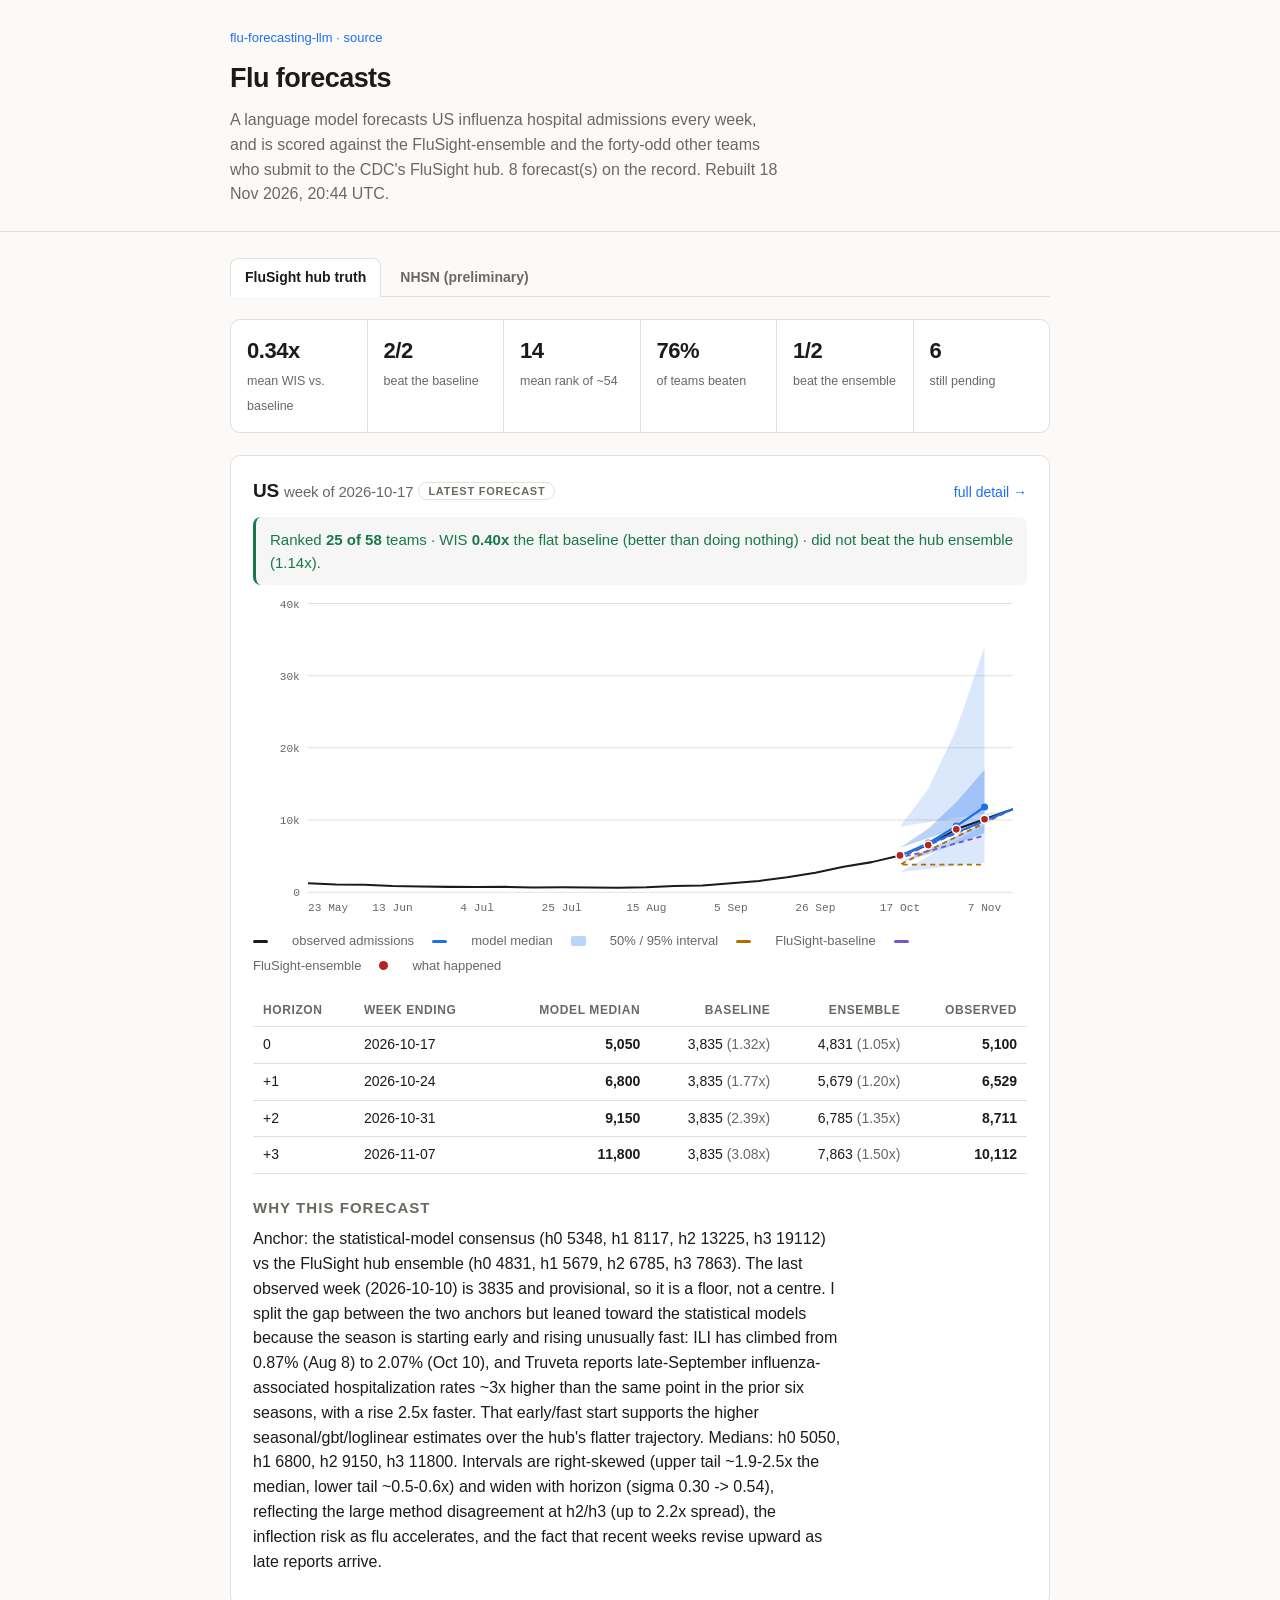
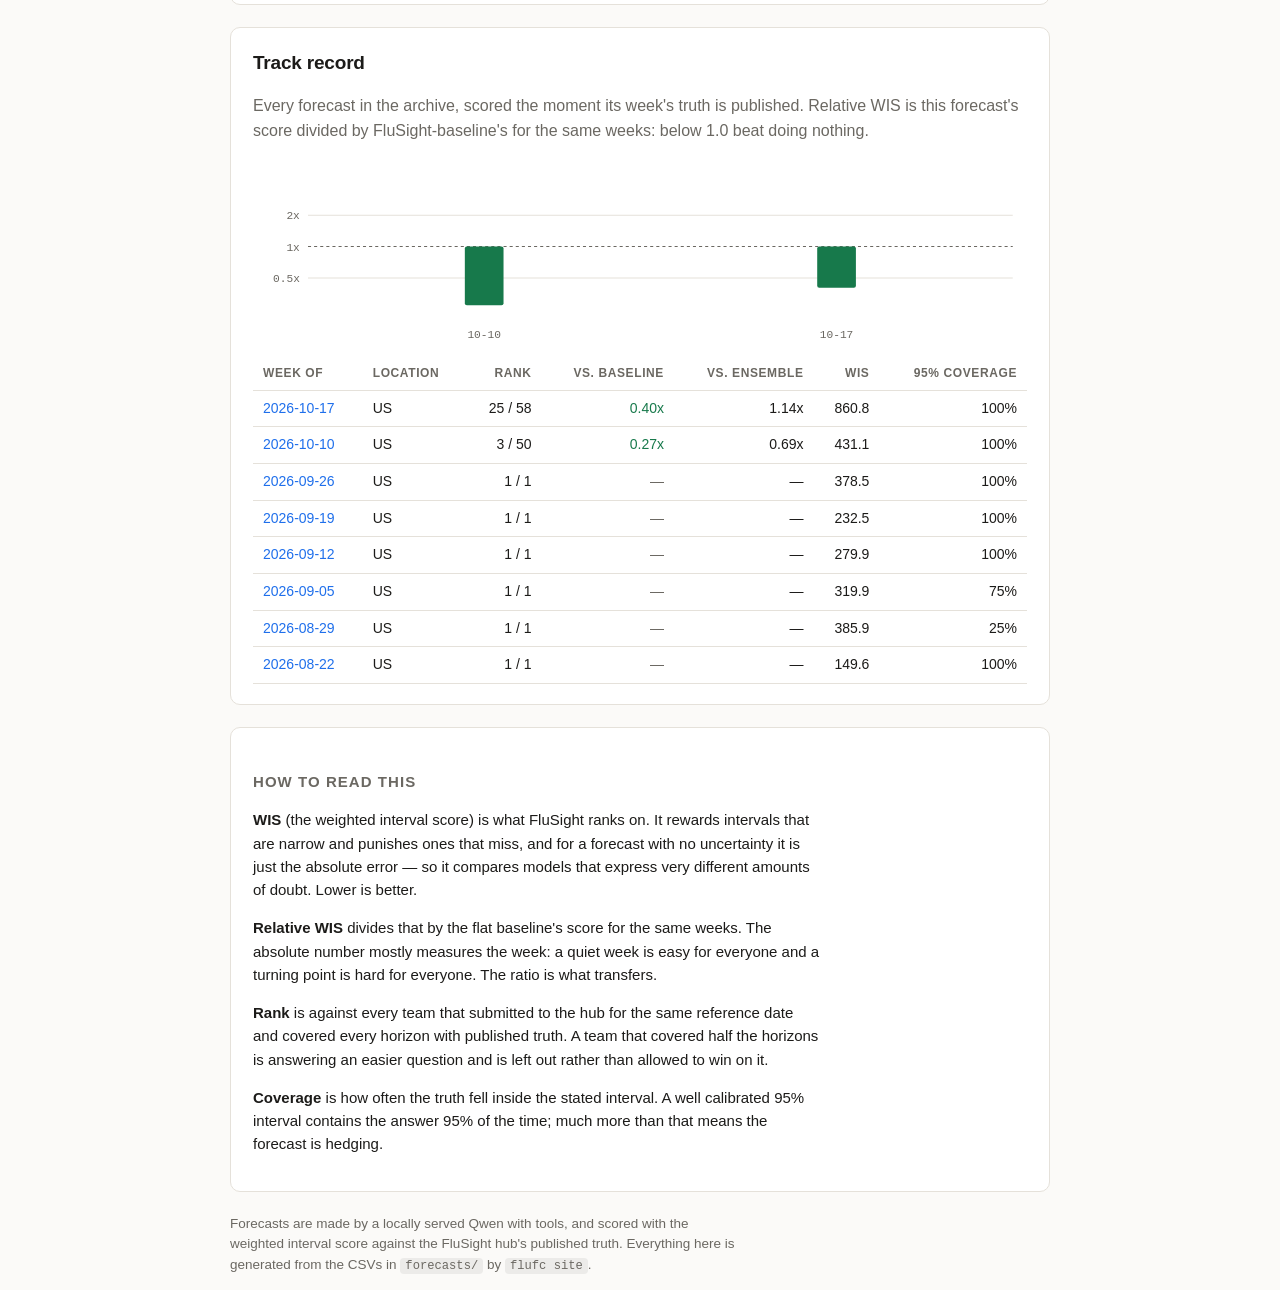
==== commit 53613125: "site: refresh standings 2026-11-18" ====
--- a/docs/index.html
+++ b/docs/index.html
@@ -42,7 +42,7 @@
     <p class="crumb"><a href="index.html">flu-forecasting-llm</a>
        &middot; <a href="https://github.com/chasehmathis/flu-forecasting-llm">source</a></p>
     <h1>Flu forecasts</h1>
-    <p class="lede">A language model forecasts US influenza hospital admissions every week, and is scored against the FluSight-ensemble and the forty-odd other teams who submit to the CDC's FluSight hub. 8 forecast(s) on the record. Rebuilt 12 Nov 2026, 20:09 UTC.</p>
+    <p class="lede">A language model forecasts US influenza hospital admissions every week, and is scored against the FluSight-ensemble and the forty-odd other teams who submit to the CDC's FluSight hub. 8 forecast(s) on the record. Rebuilt 18 Nov 2026, 20:44 UTC.</p>
   </div>
 </header>
 <main class="wrap">
@@ -51,7 +51,7 @@
   <a class="tab" role="tab" href="#hub" data-tab="hub">FluSight hub truth</a>
   <a class="tab" role="tab" href="#nhsn" data-tab="nhsn">NHSN (preliminary)</a>
 </nav>
-<div class="pane" id="pane-hub" data-pane="hub"><div class="strip"><div class="stat"><b>0.36x</b><span>mean WIS vs. baseline</span></div><div class="stat"><b>2/2</b><span>beat the baseline</span></div><div class="stat"><b>17</b><span>mean rank of ~54</span></div><div class="stat"><b>70%</b><span>of teams beaten</span></div><div class="stat"><b>1/2</b><span>beat the ensemble</span></div><div class="stat"><b>6</b><span>still pending</span></div></div>
+<div class="pane" id="pane-hub" data-pane="hub"><div class="strip"><div class="stat"><b>0.34x</b><span>mean WIS vs. baseline</span></div><div class="stat"><b>2/2</b><span>beat the baseline</span></div><div class="stat"><b>14</b><span>mean rank of ~54</span></div><div class="stat"><b>76%</b><span>of teams beaten</span></div><div class="stat"><b>1/2</b><span>beat the ensemble</span></div><div class="stat"><b>6</b><span>still pending</span></div></div>
 
 <section class="card">
   <div class="card-head">
@@ -60,7 +60,7 @@
         <span class="tag">latest forecast</span></h2>
     <a class="more" href="f/2026-10-17-US.html">full detail &rarr;</a>
   </div>
-  <p class="status good">Ranked <b>31 of 58</b> teams &middot; WIS <b>0.45x</b> the flat baseline (better than doing nothing) &middot; did not beat the hub ensemble (1.33x).</p>
+  <p class="status good">Ranked <b>25 of 58</b> teams &middot; WIS <b>0.40x</b> the flat baseline (better than doing nothing) &middot; did not beat the hub ensemble (1.14x).</p>
   <svg viewBox="0 0 760 320" class="chart" role="img" aria-label="US forecast from 2026-10-17">
 <line class="grid" x1="54" y1="286.0" x2="746" y2="286.0"/>
 <text class="axis" x="46" y="290.0" text-anchor="end">0</text>
@@ -72,32 +72,32 @@
 <text class="axis" x="46" y="77.3" text-anchor="end">30k</text>
 <line class="grid" x1="54" y1="2.4" x2="746" y2="2.4"/>
 <text class="axis" x="46" y="6.4" text-anchor="end">40k</text>
-<text class="axis" x="54.0" y="304.0" text-anchor="start">16 May</text>
-<text class="axis" x="137.0" y="304.0" text-anchor="middle">6 Jun</text>
-<text class="axis" x="220.1" y="304.0" text-anchor="middle">27 Jun</text>
-<text class="axis" x="303.1" y="304.0" text-anchor="middle">18 Jul</text>
-<text class="axis" x="386.2" y="304.0" text-anchor="middle">8 Aug</text>
-<text class="axis" x="469.2" y="304.0" text-anchor="middle">29 Aug</text>
-<text class="axis" x="552.2" y="304.0" text-anchor="middle">19 Sep</text>
-<text class="axis" x="635.3" y="304.0" text-anchor="middle">10 Oct</text>
-<text class="axis" x="718.3" y="304.0" text-anchor="middle">31 Oct</text>
-<polygon class="band-95" points="746.0,219.4 663.0,221.5 690.6,184.5 718.3,126.2 746.0,44.9 746.0,257.0 718.3,259.7 690.6,263.1 663.0,266.1 746.0,219.4"/>
-<polygon class="band-50" points="746.0,219.4 663.0,242.2 690.6,223.7 718.3,197.6 746.0,165.6 746.0,227.9 718.3,238.4 690.6,248.7 663.0,256.7 746.0,219.4"/>
-<polyline class="line-history" fill="none" points="54.0,276.6 81.7,277.1 109.4,278.4 137.0,278.6 164.7,279.8 192.4,280.3 220.1,280.7 247.8,280.8 275.4,280.7 303.1,281.3 330.8,281.1 358.5,281.3 386.2,281.5 413.8,281.0 441.5,279.8 469.2,279.4 496.9,277.1 524.6,274.9 552.2,271.2 579.9,266.8 607.6,260.9 635.3,256.4 663.0,249.9 690.6,240.3 718.3,225.2 746.0,219.4"/>
-<polyline class="line-other other-0" fill="none" points="746.0,219.4 663.0,258.8 690.6,258.8 718.3,258.8 746.0,258.8"/>
-<polyline class="line-other other-1" fill="none" points="746.0,219.4 663.0,251.8 690.6,245.7 718.3,237.9 746.0,230.3"/>
-<polyline class="line-median" fill="none" points="746.0,219.4 663.0,250.2 690.6,237.8 718.3,221.1 746.0,202.3"/>
-<circle class="dot-median" cx="663.0" cy="250.2" r="3.5"/>
-<circle class="dot-median" cx="690.6" cy="237.8" r="3.5"/>
-<circle class="dot-median" cx="718.3" cy="221.1" r="3.5"/>
-<circle class="dot-median" cx="746.0" cy="202.3" r="3.5"/>
-<circle class="dot-observed" cx="663.0" cy="249.9" r="4"/>
-<circle class="dot-observed" cx="690.6" cy="240.3" r="4"/>
-<circle class="dot-observed" cx="718.3" cy="225.2" r="4"/>
-<circle class="dot-observed" cx="746.0" cy="219.4" r="4"/>
+<text class="axis" x="54.0" y="304.0" text-anchor="start">23 May</text>
+<text class="axis" x="137.0" y="304.0" text-anchor="middle">13 Jun</text>
+<text class="axis" x="220.1" y="304.0" text-anchor="middle">4 Jul</text>
+<text class="axis" x="303.1" y="304.0" text-anchor="middle">25 Jul</text>
+<text class="axis" x="386.2" y="304.0" text-anchor="middle">15 Aug</text>
+<text class="axis" x="469.2" y="304.0" text-anchor="middle">5 Sep</text>
+<text class="axis" x="552.2" y="304.0" text-anchor="middle">26 Sep</text>
+<text class="axis" x="635.3" y="304.0" text-anchor="middle">17 Oct</text>
+<text class="axis" x="718.3" y="304.0" text-anchor="middle">7 Nov</text>
+<polygon class="band-95" points="746.0,204.4 635.3,221.5 663.0,184.5 690.6,126.2 718.3,44.9 718.3,257.0 690.6,259.7 663.0,263.1 635.3,266.1 746.0,204.4"/>
+<polygon class="band-50" points="746.0,204.4 635.3,242.2 663.0,223.7 690.6,197.6 718.3,165.6 718.3,227.9 690.6,238.4 663.0,248.7 635.3,256.7 746.0,204.4"/>
+<polyline class="line-history" fill="none" points="54.0,277.1 81.7,278.4 109.4,278.6 137.0,279.8 164.7,280.3 192.4,280.7 220.1,280.8 247.8,280.7 275.4,281.3 303.1,281.1 330.8,281.3 358.5,281.5 386.2,281.0 413.8,279.8 441.5,279.4 469.2,277.1 496.9,274.9 524.6,271.2 552.2,266.8 579.9,260.9 607.6,256.4 635.3,249.8 663.0,239.7 690.6,224.2 718.3,214.3 746.0,204.4"/>
+<polyline class="line-other other-0" fill="none" points="746.0,204.4 635.3,258.8 663.0,258.8 690.6,258.8 718.3,258.8"/>
+<polyline class="line-other other-1" fill="none" points="746.0,204.4 635.3,251.8 663.0,245.7 690.6,237.9 718.3,230.3"/>
+<polyline class="line-median" fill="none" points="746.0,204.4 635.3,250.2 663.0,237.8 690.6,221.1 718.3,202.3"/>
+<circle class="dot-median" cx="635.3" cy="250.2" r="3.5"/>
+<circle class="dot-median" cx="663.0" cy="237.8" r="3.5"/>
+<circle class="dot-median" cx="690.6" cy="221.1" r="3.5"/>
+<circle class="dot-median" cx="718.3" cy="202.3" r="3.5"/>
+<circle class="dot-observed" cx="635.3" cy="249.8" r="4"/>
+<circle class="dot-observed" cx="663.0" cy="239.7" r="4"/>
+<circle class="dot-observed" cx="690.6" cy="224.2" r="4"/>
+<circle class="dot-observed" cx="718.3" cy="214.3" r="4"/>
 </svg>
   <p class="legend"><span class="key k-history"></span>observed admissions <span class="key k-median"></span>model median <span class="key k-band"></span>50% / 95% interval <span class="key k-other other-0"></span>FluSight-baseline <span class="key k-other other-1"></span>FluSight-ensemble <span class="key k-truth"></span>what happened</p>
-  <div class="scroll"><table class="grid"><thead><tr><th>horizon</th><th>week ending</th><th>model median</th><th>baseline</th><th>ensemble</th><th>observed</th></tr></thead><tbody><tr><td>0</td><td>2026-10-17</td><td><b>5,050</b></td><td>3,835 <span class="muted">(1.32x)</span></td><td>4,831 <span class="muted">(1.05x)</span></td><td><b>5,090</b></td></tr><tr><td>+1</td><td>2026-10-24</td><td><b>6,800</b></td><td>3,835 <span class="muted">(1.77x)</span></td><td>5,679 <span class="muted">(1.20x)</span></td><td><b>6,451</b></td></tr><tr><td>+2</td><td>2026-10-31</td><td><b>9,150</b></td><td>3,835 <span class="muted">(2.39x)</span></td><td>6,785 <span class="muted">(1.35x)</span></td><td><b>8,583</b></td></tr><tr><td>+3</td><td>2026-11-07</td><td><b>11,800</b></td><td>3,835 <span class="muted">(3.08x)</span></td><td>7,863 <span class="muted">(1.50x)</span></td><td><b>9,395</b></td></tr></tbody></table></div>
+  <div class="scroll"><table class="grid"><thead><tr><th>horizon</th><th>week ending</th><th>model median</th><th>baseline</th><th>ensemble</th><th>observed</th></tr></thead><tbody><tr><td>0</td><td>2026-10-17</td><td><b>5,050</b></td><td>3,835 <span class="muted">(1.32x)</span></td><td>4,831 <span class="muted">(1.05x)</span></td><td><b>5,100</b></td></tr><tr><td>+1</td><td>2026-10-24</td><td><b>6,800</b></td><td>3,835 <span class="muted">(1.77x)</span></td><td>5,679 <span class="muted">(1.20x)</span></td><td><b>6,529</b></td></tr><tr><td>+2</td><td>2026-10-31</td><td><b>9,150</b></td><td>3,835 <span class="muted">(2.39x)</span></td><td>6,785 <span class="muted">(1.35x)</span></td><td><b>8,711</b></td></tr><tr><td>+3</td><td>2026-11-07</td><td><b>11,800</b></td><td>3,835 <span class="muted">(3.08x)</span></td><td>7,863 <span class="muted">(1.50x)</span></td><td><b>10,112</b></td></tr></tbody></table></div>
   <div class="why"><h3>Why this forecast</h3><p>Anchor: the statistical-model consensus (h0 5348, h1 8117, h2 13225, h3 19112) vs the FluSight hub ensemble (h0 4831, h1 5679, h2 6785, h3 7863). The last observed week (2026-10-10) is 3835 and provisional, so it is a floor, not a centre. I split the gap between the two anchors but leaned toward the statistical models because the season is starting early and rising unusually fast: ILI has climbed from 0.87% (Aug 8) to 2.07% (Oct 10), and Truveta reports late-September influenza-associated hospitalization rates ~3x higher than the same point in the prior six seasons, with a rise 2.5x faster. That early/fast start supports the higher seasonal/gbt/loglinear estimates over the hub&#x27;s flatter trajectory. Medians: h0 5050, h1 6800, h2 9150, h3 11800. Intervals are right-skewed (upper tail ~1.9-2.5x the median, lower tail ~0.5-0.6x) and widen with horizon (sigma 0.30 -&gt; 0.54), reflecting the large method disagreement at h2/h3 (up to 2.2x spread), the inflection risk as flu accelerates, and the fact that recent weeks revise upward as late reports arrive.</p></div>
 </section>
 
@@ -115,23 +115,23 @@
 <text class="axis" x="46" y="59.2" text-anchor="end">2x</text>
 <rect class="bar-good" x="208.0" y="86.0" width="38.0" height="57.6" rx="2"><title>2026-10-10 US: 0.27x baseline</title></rect>
 <text class="axis" x="227.0" y="176.0" text-anchor="middle">10-10</text>
-<rect class="bar-good" x="554.0" y="86.0" width="38.0" height="35.1" rx="2"><title>2026-10-17 US: 0.45x baseline</title></rect>
+<rect class="bar-good" x="554.0" y="86.0" width="38.0" height="40.5" rx="2"><title>2026-10-17 US: 0.40x baseline</title></rect>
 <text class="axis" x="573.0" y="176.0" text-anchor="middle">10-17</text>
 </svg>
   <div class="scroll"><table class="grid">
     <thead><tr><th>week of</th><th>location</th><th>rank</th>
       <th>vs. baseline</th><th>vs. ensemble</th><th>WIS</th>
       <th>95% coverage</th></tr></thead>
-    <tbody><tr><td><a href="f/2026-10-17-US.html">2026-10-17</a></td><td>US</td><td>31 / 58</td><td><span class="good">0.45x</span></td><td>1.33x</td><td>907.8</td><td>100%</td></tr><tr><td><a href="f/2026-10-10-US.html">2026-10-10</a></td><td>US</td><td>3 / 50</td><td><span class="good">0.27x</span></td><td>0.69x</td><td>431.1</td><td>100%</td></tr><tr><td><a href="f/2026-09-26-US.html">2026-09-26</a></td><td>US</td><td>1 / 1</td><td><span class="muted">&mdash;</span></td><td>&mdash;</td><td>378.5</td><td>100%</td></tr><tr><td><a href="f/2026-09-19-US.html">2026-09-19</a></td><td>US</td><td>1 / 1</td><td><span class="muted">&mdash;</span></td><td>&mdash;</td><td>232.5</td><td>100%</td></tr><tr><td><a href="f/2026-09-12-US.html">2026-09-12</a></td><td>US</td><td>1 / 1</td><td><span class="muted">&mdash;</span></td><td>&mdash;</td><td>279.9</td><td>100%</td></tr><tr><td><a href="f/2026-09-05-US.html">2026-09-05</a></td><td>US</td><td>1 / 1</td><td><span class="muted">&mdash;</span></td><td>&mdash;</td><td>319.9</td><td>75%</td></tr><tr><td><a href="f/2026-08-29-US.html">2026-08-29</a></td><td>US</td><td>1 / 1</td><td><span class="muted">&mdash;</span></td><td>&mdash;</td><td>385.9</td><td>25%</td></tr><tr><td><a href="f/2026-08-22-US.html">2026-08-22</a></td><td>US</td><td>1 / 1</td><td><span class="muted">&mdash;</span></td><td>&mdash;</td><td>149.6</td><td>100%</td></tr></tbody></table></div>
+    <tbody><tr><td><a href="f/2026-10-17-US.html">2026-10-17</a></td><td>US</td><td>25 / 58</td><td><span class="good">0.40x</span></td><td>1.14x</td><td>860.8</td><td>100%</td></tr><tr><td><a href="f/2026-10-10-US.html">2026-10-10</a></td><td>US</td><td>3 / 50</td><td><span class="good">0.27x</span></td><td>0.69x</td><td>431.1</td><td>100%</td></tr><tr><td><a href="f/2026-09-26-US.html">2026-09-26</a></td><td>US</td><td>1 / 1</td><td><span class="muted">&mdash;</span></td><td>&mdash;</td><td>378.5</td><td>100%</td></tr><tr><td><a href="f/2026-09-19-US.html">2026-09-19</a></td><td>US</td><td>1 / 1</td><td><span class="muted">&mdash;</span></td><td>&mdash;</td><td>232.5</td><td>100%</td></tr><tr><td><a href="f/2026-09-12-US.html">2026-09-12</a></td><td>US</td><td>1 / 1</td><td><span class="muted">&mdash;</span></td><td>&mdash;</td><td>279.9</td><td>100%</td></tr><tr><td><a href="f/2026-09-05-US.html">2026-09-05</a></td><td>US</td><td>1 / 1</td><td><span class="muted">&mdash;</span></td><td>&mdash;</td><td>319.9</td><td>75%</td></tr><tr><td><a href="f/2026-08-29-US.html">2026-08-29</a></td><td>US</td><td>1 / 1</td><td><span class="muted">&mdash;</span></td><td>&mdash;</td><td>385.9</td><td>25%</td></tr><tr><td><a href="f/2026-08-22-US.html">2026-08-22</a></td><td>US</td><td>1 / 1</td><td><span class="muted">&mdash;</span></td><td>&mdash;</td><td>149.6</td><td>100%</td></tr></tbody></table></div>
 </section></div>
 <div class="pane" id="pane-nhsn" data-pane="nhsn">
 <p class="status pending">Testing numbers. Scored against the latest NHSN
-   release, published through <b>2026-11-07</b>, which the
+   release, published through <b>2026-11-14</b>, which the
    CDC still revises for recent weeks. Out of season there is no FluSight field
    to rank against, so &ldquo;vs. flat&rdquo; is a flat baseline built here
    from the last NHSN week before each reference date &mdash; not
    FluSight-baseline. The hub tab is the official record.</p>
-<div class="strip"><div class="stat"><b>32/32</b><span>horizons with NHSN data</span></div><div class="stat"><b>396.1</b><span>mean WIS</span></div><div class="stat"><b>0.58x</b><span>mean WIS vs. flat</span></div><div class="stat"><b>7/8</b><span>beat the flat baseline</span></div><div class="stat"><b>59%</b><span>50% coverage</span></div><div class="stat"><b>84%</b><span>95% coverage</span></div></div>
+<div class="strip"><div class="stat"><b>32/32</b><span>horizons with NHSN data</span></div><div class="stat"><b>391.5</b><span>mean WIS</span></div><div class="stat"><b>0.57x</b><span>mean WIS vs. flat</span></div><div class="stat"><b>7/8</b><span>beat the flat baseline</span></div><div class="stat"><b>59%</b><span>50% coverage</span></div><div class="stat"><b>84%</b><span>95% coverage</span></div></div>
 
 <section class="card">
   <div class="card-head">
@@ -140,7 +140,7 @@
         <span class="tag">latest forecast</span></h2>
     <a class="more" href="f/2026-10-17-US.html#nhsn">full detail &rarr;</a>
   </div>
-  <p class="status good"><b>4 of 4</b> horizons have NHSN data &middot; WIS <b>907.8</b> &middot; <b>0.55x</b> the flat baseline's WIS (better) &middot; 95% interval coverage 100%.</p>
+  <p class="status good"><b>4 of 4</b> horizons have NHSN data &middot; WIS <b>860.8</b> &middot; <b>0.48x</b> the flat baseline's WIS (better) &middot; 95% interval coverage 100%.</p>
   <svg viewBox="0 0 760 320" class="chart" role="img" aria-label="US forecast from 2026-10-17">
 <line class="grid" x1="54" y1="286.0" x2="746" y2="286.0"/>
 <text class="axis" x="46" y="290.0" text-anchor="end">0</text>
@@ -152,32 +152,32 @@
 <text class="axis" x="46" y="77.3" text-anchor="end">30k</text>
 <line class="grid" x1="54" y1="2.4" x2="746" y2="2.4"/>
 <text class="axis" x="46" y="6.4" text-anchor="end">40k</text>
-<text class="axis" x="54.0" y="304.0" text-anchor="start">16 May</text>
-<text class="axis" x="137.0" y="304.0" text-anchor="middle">6 Jun</text>
-<text class="axis" x="220.1" y="304.0" text-anchor="middle">27 Jun</text>
-<text class="axis" x="303.1" y="304.0" text-anchor="middle">18 Jul</text>
-<text class="axis" x="386.2" y="304.0" text-anchor="middle">8 Aug</text>
-<text class="axis" x="469.2" y="304.0" text-anchor="middle">29 Aug</text>
-<text class="axis" x="552.2" y="304.0" text-anchor="middle">19 Sep</text>
-<text class="axis" x="635.3" y="304.0" text-anchor="middle">10 Oct</text>
-<text class="axis" x="718.3" y="304.0" text-anchor="middle">31 Oct</text>
-<polygon class="band-95" points="746.0,219.4 663.0,221.5 690.6,184.5 718.3,126.2 746.0,44.9 746.0,257.0 718.3,259.7 690.6,263.1 663.0,266.1 746.0,219.4"/>
-<polygon class="band-50" points="746.0,219.4 663.0,242.2 690.6,223.7 718.3,197.6 746.0,165.6 746.0,227.9 718.3,238.4 690.6,248.7 663.0,256.7 746.0,219.4"/>
-<polyline class="line-history" fill="none" points="54.0,276.6 81.7,277.1 109.4,278.4 137.0,278.6 164.7,279.8 192.4,280.3 220.1,280.7 247.8,280.8 275.4,280.7 303.1,281.3 330.8,281.1 358.5,281.3 386.2,281.5 413.8,281.0 441.5,279.8 469.2,279.4 496.9,277.1 524.6,274.9 552.2,271.2 579.9,266.8 607.6,260.9 635.3,256.4 663.0,249.9 690.6,240.3 718.3,225.2 746.0,219.4"/>
-<polyline class="line-other other-0" fill="none" points="746.0,219.4 663.0,258.8 690.6,258.8 718.3,258.8 746.0,258.8"/>
-<polyline class="line-other other-1" fill="none" points="746.0,219.4 663.0,251.8 690.6,245.7 718.3,237.9 746.0,230.3"/>
-<polyline class="line-median" fill="none" points="746.0,219.4 663.0,250.2 690.6,237.8 718.3,221.1 746.0,202.3"/>
-<circle class="dot-median" cx="663.0" cy="250.2" r="3.5"/>
-<circle class="dot-median" cx="690.6" cy="237.8" r="3.5"/>
-<circle class="dot-median" cx="718.3" cy="221.1" r="3.5"/>
-<circle class="dot-median" cx="746.0" cy="202.3" r="3.5"/>
-<circle class="dot-observed" cx="663.0" cy="249.9" r="4"/>
-<circle class="dot-observed" cx="690.6" cy="240.3" r="4"/>
-<circle class="dot-observed" cx="718.3" cy="225.2" r="4"/>
-<circle class="dot-observed" cx="746.0" cy="219.4" r="4"/>
+<text class="axis" x="54.0" y="304.0" text-anchor="start">23 May</text>
+<text class="axis" x="137.0" y="304.0" text-anchor="middle">13 Jun</text>
+<text class="axis" x="220.1" y="304.0" text-anchor="middle">4 Jul</text>
+<text class="axis" x="303.1" y="304.0" text-anchor="middle">25 Jul</text>
+<text class="axis" x="386.2" y="304.0" text-anchor="middle">15 Aug</text>
+<text class="axis" x="469.2" y="304.0" text-anchor="middle">5 Sep</text>
+<text class="axis" x="552.2" y="304.0" text-anchor="middle">26 Sep</text>
+<text class="axis" x="635.3" y="304.0" text-anchor="middle">17 Oct</text>
+<text class="axis" x="718.3" y="304.0" text-anchor="middle">7 Nov</text>
+<polygon class="band-95" points="746.0,204.4 635.3,221.5 663.0,184.5 690.6,126.2 718.3,44.9 718.3,257.0 690.6,259.7 663.0,263.1 635.3,266.1 746.0,204.4"/>
+<polygon class="band-50" points="746.0,204.4 635.3,242.2 663.0,223.7 690.6,197.6 718.3,165.6 718.3,227.9 690.6,238.4 663.0,248.7 635.3,256.7 746.0,204.4"/>
+<polyline class="line-history" fill="none" points="54.0,277.1 81.7,278.4 109.4,278.6 137.0,279.8 164.7,280.3 192.4,280.7 220.1,280.8 247.8,280.7 275.4,281.3 303.1,281.1 330.8,281.3 358.5,281.5 386.2,281.0 413.8,279.8 441.5,279.4 469.2,277.1 496.9,274.9 524.6,271.2 552.2,266.8 579.9,260.9 607.6,256.4 635.3,249.8 663.0,239.7 690.6,224.2 718.3,214.3 746.0,204.4"/>
+<polyline class="line-other other-0" fill="none" points="746.0,204.4 635.3,258.8 663.0,258.8 690.6,258.8 718.3,258.8"/>
+<polyline class="line-other other-1" fill="none" points="746.0,204.4 635.3,251.8 663.0,245.7 690.6,237.9 718.3,230.3"/>
+<polyline class="line-median" fill="none" points="746.0,204.4 635.3,250.2 663.0,237.8 690.6,221.1 718.3,202.3"/>
+<circle class="dot-median" cx="635.3" cy="250.2" r="3.5"/>
+<circle class="dot-median" cx="663.0" cy="237.8" r="3.5"/>
+<circle class="dot-median" cx="690.6" cy="221.1" r="3.5"/>
+<circle class="dot-median" cx="718.3" cy="202.3" r="3.5"/>
+<circle class="dot-observed" cx="635.3" cy="249.8" r="4"/>
+<circle class="dot-observed" cx="663.0" cy="239.7" r="4"/>
+<circle class="dot-observed" cx="690.6" cy="224.2" r="4"/>
+<circle class="dot-observed" cx="718.3" cy="214.3" r="4"/>
 </svg>
   <p class="legend"><span class="key k-history"></span>observed admissions <span class="key k-median"></span>model median <span class="key k-band"></span>50% / 95% interval <span class="key k-other other-0"></span>FluSight-baseline <span class="key k-other other-1"></span>FluSight-ensemble <span class="key k-truth"></span>what happened</p>
-  <div class="scroll"><table class="grid"><thead><tr><th>horizon</th><th>week ending</th><th>model median</th><th>NHSN</th><th>WIS</th><th>abs error</th><th>in 50%</th><th>in 95%</th></tr></thead><tbody><tr><td>0</td><td>2026-10-17</td><td><b>5,050</b></td><td><b>5,090</b></td><td>329.2</td><td>40</td><td><span class="good">yes</span></td><td><span class="good">yes</span></td></tr><tr><td>+1</td><td>2026-10-24</td><td><b>6,800</b></td><td><b>6,451</b></td><td>581.2</td><td>349</td><td><span class="good">yes</span></td><td><span class="good">yes</span></td></tr><tr><td>+2</td><td>2026-10-31</td><td><b>9,150</b></td><td><b>8,583</b></td><td>957.0</td><td>567</td><td><span class="good">yes</span></td><td><span class="good">yes</span></td></tr><tr><td>+3</td><td>2026-11-07</td><td><b>11,800</b></td><td><b>9,395</b></td><td>1,763.9</td><td>2,405</td><td><span class="good">yes</span></td><td><span class="good">yes</span></td></tr></tbody></table></div>
+  <div class="scroll"><table class="grid"><thead><tr><th>horizon</th><th>week ending</th><th>model median</th><th>NHSN</th><th>WIS</th><th>abs error</th><th>in 50%</th><th>in 95%</th></tr></thead><tbody><tr><td>0</td><td>2026-10-17</td><td><b>5,050</b></td><td><b>5,100</b></td><td>329.6</td><td>50</td><td><span class="good">yes</span></td><td><span class="good">yes</span></td></tr><tr><td>+1</td><td>2026-10-24</td><td><b>6,800</b></td><td><b>6,529</b></td><td>575.2</td><td>271</td><td><span class="good">yes</span></td><td><span class="good">yes</span></td></tr><tr><td>+2</td><td>2026-10-31</td><td><b>9,150</b></td><td><b>8,711</b></td><td>946.9</td><td>439</td><td><span class="good">yes</span></td><td><span class="good">yes</span></td></tr><tr><td>+3</td><td>2026-11-07</td><td><b>11,800</b></td><td><b>10,112</b></td><td>1,591.5</td><td>1,688</td><td><span class="good">yes</span></td><td><span class="good">yes</span></td></tr></tbody></table></div>
 </section>
 
 <section class="card">
@@ -188,7 +188,7 @@
     <thead><tr><th>week of</th><th>location</th><th>horizons</th>
       <th>WIS</th><th>vs. flat</th><th>MAE</th><th>50%</th>
       <th>95%</th></tr></thead>
-    <tbody><tr><td><a href="f/2026-10-17-US.html#nhsn">2026-10-17</a></td><td>US</td><td>4 / 4</td><td>907.8</td><td><span class="good">0.55x</span></td><td>840</td><td>100%</td><td>100%</td></tr><tr><td><a href="f/2026-10-10-US.html#nhsn">2026-10-10</a></td><td>US</td><td>4 / 4</td><td>431.1</td><td><span class="good">0.32x</span></td><td>206</td><td>100%</td><td>100%</td></tr><tr><td><a href="f/2026-09-26-US.html#nhsn">2026-09-26</a></td><td>US</td><td>4 / 4</td><td>362.7</td><td><span class="good">0.39x</span></td><td>560</td><td>75%</td><td>100%</td></tr><tr><td><a href="f/2026-09-19-US.html#nhsn">2026-09-19</a></td><td>US</td><td>4 / 4</td><td>239.7</td><td><span class="good">0.28x</span></td><td>280</td><td>100%</td><td>100%</td></tr><tr><td><a href="f/2026-09-12-US.html#nhsn">2026-09-12</a></td><td>US</td><td>4 / 4</td><td>305.1</td><td><span class="good">0.46x</span></td><td>564</td><td>50%</td><td>100%</td></tr><tr><td><a href="f/2026-09-05-US.html#nhsn">2026-09-05</a></td><td>US</td><td>4 / 4</td><td>352.0</td><td><span class="good">0.66x</span></td><td>560</td><td>0%</td><td>75%</td></tr><tr><td><a href="f/2026-08-29-US.html#nhsn">2026-08-29</a></td><td>US</td><td>4 / 4</td><td>410.2</td><td><span class="bad">1.31x</span></td><td>521</td><td>25%</td><td>25%</td></tr><tr><td><a href="f/2026-08-22-US.html#nhsn">2026-08-22</a></td><td>US</td><td>4 / 4</td><td>160.5</td><td><span class="good">0.67x</span></td><td>264</td><td>25%</td><td>75%</td></tr></tbody></table></div>
+    <tbody><tr><td><a href="f/2026-10-17-US.html#nhsn">2026-10-17</a></td><td>US</td><td>4 / 4</td><td>860.8</td><td><span class="good">0.48x</span></td><td>612</td><td>100%</td><td>100%</td></tr><tr><td><a href="f/2026-10-10-US.html#nhsn">2026-10-10</a></td><td>US</td><td>4 / 4</td><td>436.0</td><td><span class="good">0.32x</span></td><td>255</td><td>100%</td><td>100%</td></tr><tr><td><a href="f/2026-09-26-US.html#nhsn">2026-09-26</a></td><td>US</td><td>4 / 4</td><td>361.7</td><td><span class="good">0.39x</span></td><td>560</td><td>75%</td><td>100%</td></tr><tr><td><a href="f/2026-09-19-US.html#nhsn">2026-09-19</a></td><td>US</td><td>4 / 4</td><td>240.1</td><td><span class="good">0.29x</span></td><td>282</td><td>100%</td><td>100%</td></tr><tr><td><a href="f/2026-09-12-US.html#nhsn">2026-09-12</a></td><td>US</td><td>4 / 4</td><td>306.1</td><td><span class="good">0.47x</span></td><td>566</td><td>50%</td><td>100%</td></tr><tr><td><a href="f/2026-09-05-US.html#nhsn">2026-09-05</a></td><td>US</td><td>4 / 4</td><td>353.9</td><td><span class="good">0.66x</span></td><td>562</td><td>0%</td><td>75%</td></tr><tr><td><a href="f/2026-08-29-US.html#nhsn">2026-08-29</a></td><td>US</td><td>4 / 4</td><td>412.0</td><td><span class="bad">1.31x</span></td><td>523</td><td>25%</td><td>25%</td></tr><tr><td><a href="f/2026-08-22-US.html#nhsn">2026-08-22</a></td><td>US</td><td>4 / 4</td><td>161.8</td><td><span class="good">0.67x</span></td><td>266</td><td>25%</td><td>75%</td></tr></tbody></table></div>
 </section></div>
 
 <section class="card note">
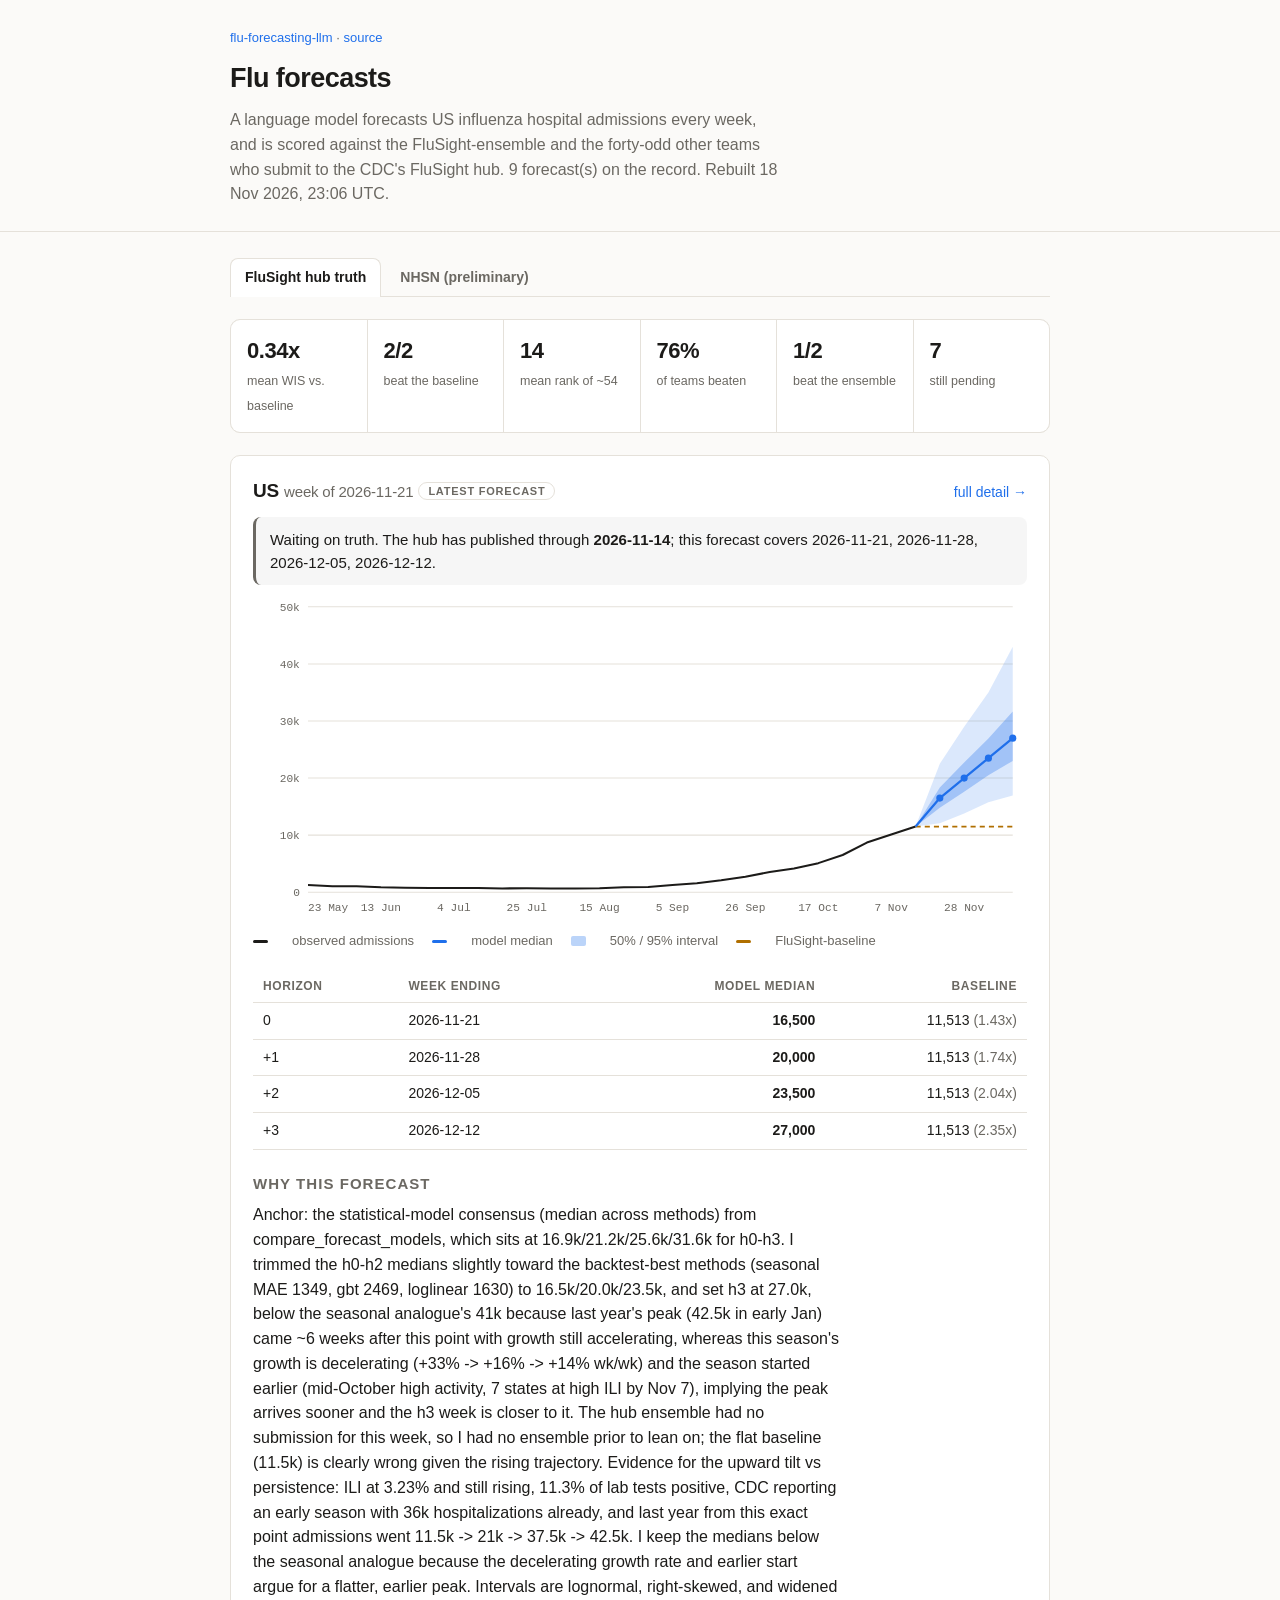
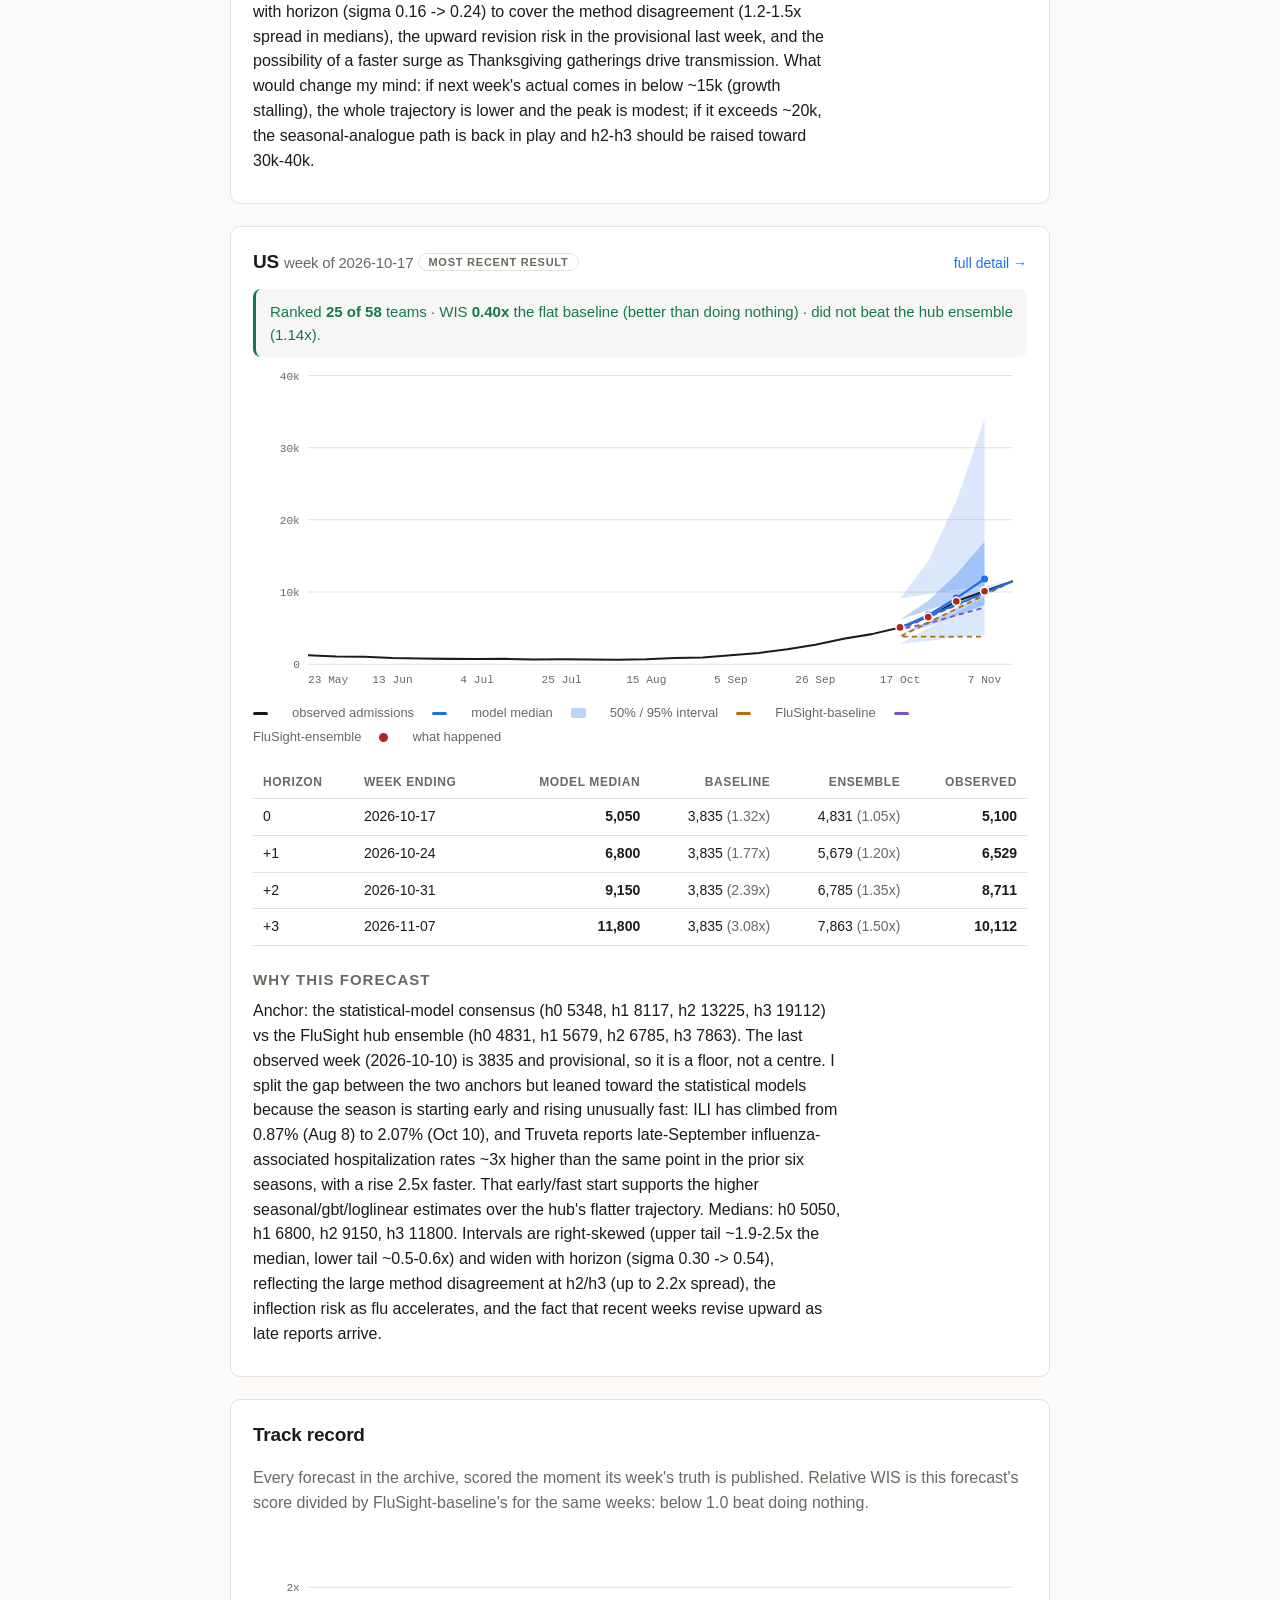
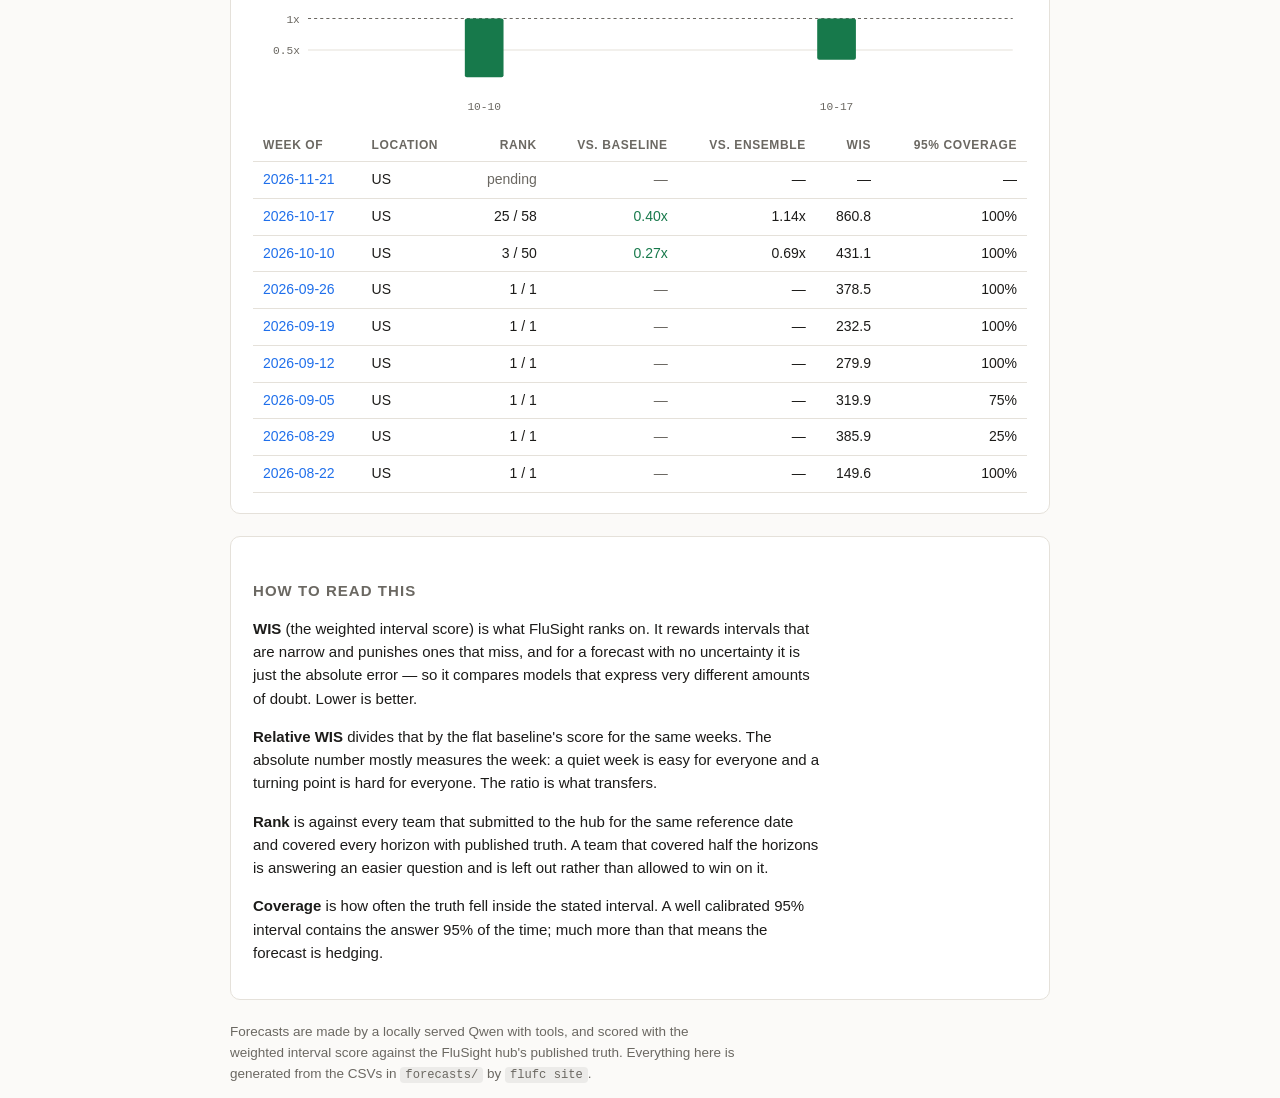
==== commit cee26be4: "forecasts: 2026-11-21 US Made by scripts/weekly.sh on gandalf at 20261118-150001." ====
--- a/docs/index.html
+++ b/docs/index.html
@@ -42,7 +42,7 @@
     <p class="crumb"><a href="index.html">flu-forecasting-llm</a>
        &middot; <a href="https://github.com/chasehmathis/flu-forecasting-llm">source</a></p>
     <h1>Flu forecasts</h1>
-    <p class="lede">A language model forecasts US influenza hospital admissions every week, and is scored against the FluSight-ensemble and the forty-odd other teams who submit to the CDC's FluSight hub. 8 forecast(s) on the record. Rebuilt 18 Nov 2026, 20:44 UTC.</p>
+    <p class="lede">A language model forecasts US influenza hospital admissions every week, and is scored against the FluSight-ensemble and the forty-odd other teams who submit to the CDC's FluSight hub. 9 forecast(s) on the record. Rebuilt 18 Nov 2026, 23:06 UTC.</p>
   </div>
 </header>
 <main class="wrap">
@@ -51,13 +51,59 @@
   <a class="tab" role="tab" href="#hub" data-tab="hub">FluSight hub truth</a>
   <a class="tab" role="tab" href="#nhsn" data-tab="nhsn">NHSN (preliminary)</a>
 </nav>
-<div class="pane" id="pane-hub" data-pane="hub"><div class="strip"><div class="stat"><b>0.34x</b><span>mean WIS vs. baseline</span></div><div class="stat"><b>2/2</b><span>beat the baseline</span></div><div class="stat"><b>14</b><span>mean rank of ~54</span></div><div class="stat"><b>76%</b><span>of teams beaten</span></div><div class="stat"><b>1/2</b><span>beat the ensemble</span></div><div class="stat"><b>6</b><span>still pending</span></div></div>
+<div class="pane" id="pane-hub" data-pane="hub"><div class="strip"><div class="stat"><b>0.34x</b><span>mean WIS vs. baseline</span></div><div class="stat"><b>2/2</b><span>beat the baseline</span></div><div class="stat"><b>14</b><span>mean rank of ~54</span></div><div class="stat"><b>76%</b><span>of teams beaten</span></div><div class="stat"><b>1/2</b><span>beat the ensemble</span></div><div class="stat"><b>7</b><span>still pending</span></div></div>
+
+<section class="card">
+  <div class="card-head">
+    <h2>US
+        <span class="muted">week of 2026-11-21</span>
+        <span class="tag">latest forecast</span></h2>
+    <a class="more" href="f/2026-11-21-US.html">full detail &rarr;</a>
+  </div>
+  <p class="status pending">Waiting on truth. The hub has published through <b>2026-11-14</b>; this forecast covers 2026-11-21, 2026-11-28, 2026-12-05, 2026-12-12.</p>
+  <svg viewBox="0 0 760 320" class="chart" role="img" aria-label="US forecast from 2026-11-21">
+<line class="grid" x1="54" y1="286.0" x2="746" y2="286.0"/>
+<text class="axis" x="46" y="290.0" text-anchor="end">0</text>
+<line class="grid" x1="54" y1="229.9" x2="746" y2="229.9"/>
+<text class="axis" x="46" y="233.9" text-anchor="end">10k</text>
+<line class="grid" x1="54" y1="173.9" x2="746" y2="173.9"/>
+<text class="axis" x="46" y="177.9" text-anchor="end">20k</text>
+<line class="grid" x1="54" y1="117.8" x2="746" y2="117.8"/>
+<text class="axis" x="46" y="121.8" text-anchor="end">30k</text>
+<line class="grid" x1="54" y1="61.8" x2="746" y2="61.8"/>
+<text class="axis" x="46" y="65.8" text-anchor="end">40k</text>
+<line class="grid" x1="54" y1="5.7" x2="746" y2="5.7"/>
+<text class="axis" x="46" y="9.7" text-anchor="end">50k</text>
+<text class="axis" x="54.0" y="304.0" text-anchor="start">23 May</text>
+<text class="axis" x="125.6" y="304.0" text-anchor="middle">13 Jun</text>
+<text class="axis" x="197.2" y="304.0" text-anchor="middle">4 Jul</text>
+<text class="axis" x="268.8" y="304.0" text-anchor="middle">25 Jul</text>
+<text class="axis" x="340.3" y="304.0" text-anchor="middle">15 Aug</text>
+<text class="axis" x="411.9" y="304.0" text-anchor="middle">5 Sep</text>
+<text class="axis" x="483.5" y="304.0" text-anchor="middle">26 Sep</text>
+<text class="axis" x="555.1" y="304.0" text-anchor="middle">17 Oct</text>
+<text class="axis" x="626.7" y="304.0" text-anchor="middle">7 Nov</text>
+<text class="axis" x="698.3" y="304.0" text-anchor="middle">28 Nov</text>
+<polygon class="band-95" points="650.6,221.5 674.4,159.9 698.3,123.4 722.1,89.8 746.0,44.9 746.0,191.0 722.1,197.6 698.3,208.7 674.4,218.2 650.6,221.5"/>
+<polygon class="band-50" points="650.6,221.5 674.4,183.1 698.3,158.6 722.1,134.9 746.0,108.4 746.0,157.0 722.1,171.1 698.3,187.3 674.4,202.9 650.6,221.5"/>
+<polyline class="line-history" fill="none" points="54.0,278.9 77.9,280.0 101.7,280.1 125.6,281.1 149.4,281.5 173.3,281.8 197.2,281.9 221.0,281.8 244.9,282.2 268.8,282.1 292.6,282.3 316.5,282.4 340.3,282.1 364.2,281.1 388.1,280.8 411.9,278.9 435.8,277.2 459.7,274.3 483.5,270.8 507.4,266.1 531.2,262.6 555.1,257.4 579.0,249.4 602.8,237.2 626.7,229.3 650.6,221.5"/>
+<polyline class="line-other other-0" fill="none" points="650.6,221.5 674.4,221.5 698.3,221.5 722.1,221.5 746.0,221.5"/>
+<polyline class="line-median" fill="none" points="650.6,221.5 674.4,193.5 698.3,173.9 722.1,154.3 746.0,134.7"/>
+<circle class="dot-median" cx="674.4" cy="193.5" r="3.5"/>
+<circle class="dot-median" cx="698.3" cy="173.9" r="3.5"/>
+<circle class="dot-median" cx="722.1" cy="154.3" r="3.5"/>
+<circle class="dot-median" cx="746.0" cy="134.7" r="3.5"/>
+</svg>
+  <p class="legend"><span class="key k-history"></span>observed admissions <span class="key k-median"></span>model median <span class="key k-band"></span>50% / 95% interval <span class="key k-other other-0"></span>FluSight-baseline</p>
+  <div class="scroll"><table class="grid"><thead><tr><th>horizon</th><th>week ending</th><th>model median</th><th>baseline</th></tr></thead><tbody><tr><td>0</td><td>2026-11-21</td><td><b>16,500</b></td><td>11,513 <span class="muted">(1.43x)</span></td></tr><tr><td>+1</td><td>2026-11-28</td><td><b>20,000</b></td><td>11,513 <span class="muted">(1.74x)</span></td></tr><tr><td>+2</td><td>2026-12-05</td><td><b>23,500</b></td><td>11,513 <span class="muted">(2.04x)</span></td></tr><tr><td>+3</td><td>2026-12-12</td><td><b>27,000</b></td><td>11,513 <span class="muted">(2.35x)</span></td></tr></tbody></table></div>
+  <div class="why"><h3>Why this forecast</h3><p>Anchor: the statistical-model consensus (median across methods) from compare_forecast_models, which sits at 16.9k/21.2k/25.6k/31.6k for h0-h3. I trimmed the h0-h2 medians slightly toward the backtest-best methods (seasonal MAE 1349, gbt 2469, loglinear 1630) to 16.5k/20.0k/23.5k, and set h3 at 27.0k, below the seasonal analogue&#x27;s 41k because last year&#x27;s peak (42.5k in early Jan) came ~6 weeks after this point with growth still accelerating, whereas this season&#x27;s growth is decelerating (+33% -&gt; +16% -&gt; +14% wk/wk) and the season started earlier (mid-October high activity, 7 states at high ILI by Nov 7), implying the peak arrives sooner and the h3 week is closer to it. The hub ensemble had no submission for this week, so I had no ensemble prior to lean on; the flat baseline (11.5k) is clearly wrong given the rising trajectory. Evidence for the upward tilt vs persistence: ILI at 3.23% and still rising, 11.3% of lab tests positive, CDC reporting an early season with 36k hospitalizations already, and last year from this exact point admissions went 11.5k -&gt; 21k -&gt; 37.5k -&gt; 42.5k. I keep the medians below the seasonal analogue because the decelerating growth rate and earlier start argue for a flatter, earlier peak. Intervals are lognormal, right-skewed, and widened with horizon (sigma 0.16 -&gt; 0.24) to cover the method disagreement (1.2-1.5x spread in medians), the upward revision risk in the provisional last week, and the possibility of a faster surge as Thanksgiving gatherings drive transmission. What would change my mind: if next week&#x27;s actual comes in below ~15k (growth stalling), the whole trajectory is lower and the peak is modest; if it exceeds ~20k, the seasonal-analogue path is back in play and h2-h3 should be raised toward 30k-40k.</p></div>
+</section>
 
 <section class="card">
   <div class="card-head">
     <h2>US
         <span class="muted">week of 2026-10-17</span>
-        <span class="tag">latest forecast</span></h2>
+        <span class="tag">most recent result</span></h2>
     <a class="more" href="f/2026-10-17-US.html">full detail &rarr;</a>
   </div>
   <p class="status good">Ranked <b>25 of 58</b> teams &middot; WIS <b>0.40x</b> the flat baseline (better than doing nothing) &middot; did not beat the hub ensemble (1.14x).</p>
@@ -122,7 +168,7 @@
     <thead><tr><th>week of</th><th>location</th><th>rank</th>
       <th>vs. baseline</th><th>vs. ensemble</th><th>WIS</th>
       <th>95% coverage</th></tr></thead>
-    <tbody><tr><td><a href="f/2026-10-17-US.html">2026-10-17</a></td><td>US</td><td>25 / 58</td><td><span class="good">0.40x</span></td><td>1.14x</td><td>860.8</td><td>100%</td></tr><tr><td><a href="f/2026-10-10-US.html">2026-10-10</a></td><td>US</td><td>3 / 50</td><td><span class="good">0.27x</span></td><td>0.69x</td><td>431.1</td><td>100%</td></tr><tr><td><a href="f/2026-09-26-US.html">2026-09-26</a></td><td>US</td><td>1 / 1</td><td><span class="muted">&mdash;</span></td><td>&mdash;</td><td>378.5</td><td>100%</td></tr><tr><td><a href="f/2026-09-19-US.html">2026-09-19</a></td><td>US</td><td>1 / 1</td><td><span class="muted">&mdash;</span></td><td>&mdash;</td><td>232.5</td><td>100%</td></tr><tr><td><a href="f/2026-09-12-US.html">2026-09-12</a></td><td>US</td><td>1 / 1</td><td><span class="muted">&mdash;</span></td><td>&mdash;</td><td>279.9</td><td>100%</td></tr><tr><td><a href="f/2026-09-05-US.html">2026-09-05</a></td><td>US</td><td>1 / 1</td><td><span class="muted">&mdash;</span></td><td>&mdash;</td><td>319.9</td><td>75%</td></tr><tr><td><a href="f/2026-08-29-US.html">2026-08-29</a></td><td>US</td><td>1 / 1</td><td><span class="muted">&mdash;</span></td><td>&mdash;</td><td>385.9</td><td>25%</td></tr><tr><td><a href="f/2026-08-22-US.html">2026-08-22</a></td><td>US</td><td>1 / 1</td><td><span class="muted">&mdash;</span></td><td>&mdash;</td><td>149.6</td><td>100%</td></tr></tbody></table></div>
+    <tbody><tr><td><a href="f/2026-11-21-US.html">2026-11-21</a></td><td>US</td><td><span class="muted">pending</span></td><td><span class="muted">&mdash;</span></td><td>&mdash;</td><td>&mdash;</td><td>&mdash;</td></tr><tr><td><a href="f/2026-10-17-US.html">2026-10-17</a></td><td>US</td><td>25 / 58</td><td><span class="good">0.40x</span></td><td>1.14x</td><td>860.8</td><td>100%</td></tr><tr><td><a href="f/2026-10-10-US.html">2026-10-10</a></td><td>US</td><td>3 / 50</td><td><span class="good">0.27x</span></td><td>0.69x</td><td>431.1</td><td>100%</td></tr><tr><td><a href="f/2026-09-26-US.html">2026-09-26</a></td><td>US</td><td>1 / 1</td><td><span class="muted">&mdash;</span></td><td>&mdash;</td><td>378.5</td><td>100%</td></tr><tr><td><a href="f/2026-09-19-US.html">2026-09-19</a></td><td>US</td><td>1 / 1</td><td><span class="muted">&mdash;</span></td><td>&mdash;</td><td>232.5</td><td>100%</td></tr><tr><td><a href="f/2026-09-12-US.html">2026-09-12</a></td><td>US</td><td>1 / 1</td><td><span class="muted">&mdash;</span></td><td>&mdash;</td><td>279.9</td><td>100%</td></tr><tr><td><a href="f/2026-09-05-US.html">2026-09-05</a></td><td>US</td><td>1 / 1</td><td><span class="muted">&mdash;</span></td><td>&mdash;</td><td>319.9</td><td>75%</td></tr><tr><td><a href="f/2026-08-29-US.html">2026-08-29</a></td><td>US</td><td>1 / 1</td><td><span class="muted">&mdash;</span></td><td>&mdash;</td><td>385.9</td><td>25%</td></tr><tr><td><a href="f/2026-08-22-US.html">2026-08-22</a></td><td>US</td><td>1 / 1</td><td><span class="muted">&mdash;</span></td><td>&mdash;</td><td>149.6</td><td>100%</td></tr></tbody></table></div>
 </section></div>
 <div class="pane" id="pane-nhsn" data-pane="nhsn">
 <p class="status pending">Testing numbers. Scored against the latest NHSN
@@ -131,53 +177,51 @@
    to rank against, so &ldquo;vs. flat&rdquo; is a flat baseline built here
    from the last NHSN week before each reference date &mdash; not
    FluSight-baseline. The hub tab is the official record.</p>
-<div class="strip"><div class="stat"><b>32/32</b><span>horizons with NHSN data</span></div><div class="stat"><b>391.5</b><span>mean WIS</span></div><div class="stat"><b>0.57x</b><span>mean WIS vs. flat</span></div><div class="stat"><b>7/8</b><span>beat the flat baseline</span></div><div class="stat"><b>59%</b><span>50% coverage</span></div><div class="stat"><b>84%</b><span>95% coverage</span></div></div>
+<div class="strip"><div class="stat"><b>32/36</b><span>horizons with NHSN data</span></div><div class="stat"><b>391.5</b><span>mean WIS</span></div><div class="stat"><b>0.57x</b><span>mean WIS vs. flat</span></div><div class="stat"><b>7/8</b><span>beat the flat baseline</span></div><div class="stat"><b>59%</b><span>50% coverage</span></div><div class="stat"><b>84%</b><span>95% coverage</span></div></div>
 
 <section class="card">
   <div class="card-head">
     <h2>US
-        <span class="muted">week of 2026-10-17</span>
+        <span class="muted">week of 2026-11-21</span>
         <span class="tag">latest forecast</span></h2>
-    <a class="more" href="f/2026-10-17-US.html#nhsn">full detail &rarr;</a>
-  </div>
-  <p class="status good"><b>4 of 4</b> horizons have NHSN data &middot; WIS <b>860.8</b> &middot; <b>0.48x</b> the flat baseline's WIS (better) &middot; 95% interval coverage 100%.</p>
-  <svg viewBox="0 0 760 320" class="chart" role="img" aria-label="US forecast from 2026-10-17">
+    <a class="more" href="f/2026-11-21-US.html#nhsn">full detail &rarr;</a>
+  </div>
+  <p class="status pending">NHSN has published through <b>2026-11-14</b>; this forecast covers 2026-11-21, 2026-11-28, 2026-12-05, 2026-12-12.</p>
+  <svg viewBox="0 0 760 320" class="chart" role="img" aria-label="US forecast from 2026-11-21">
 <line class="grid" x1="54" y1="286.0" x2="746" y2="286.0"/>
 <text class="axis" x="46" y="290.0" text-anchor="end">0</text>
-<line class="grid" x1="54" y1="215.1" x2="746" y2="215.1"/>
-<text class="axis" x="46" y="219.1" text-anchor="end">10k</text>
-<line class="grid" x1="54" y1="144.2" x2="746" y2="144.2"/>
-<text class="axis" x="46" y="148.2" text-anchor="end">20k</text>
-<line class="grid" x1="54" y1="73.3" x2="746" y2="73.3"/>
-<text class="axis" x="46" y="77.3" text-anchor="end">30k</text>
-<line class="grid" x1="54" y1="2.4" x2="746" y2="2.4"/>
-<text class="axis" x="46" y="6.4" text-anchor="end">40k</text>
+<line class="grid" x1="54" y1="229.9" x2="746" y2="229.9"/>
+<text class="axis" x="46" y="233.9" text-anchor="end">10k</text>
+<line class="grid" x1="54" y1="173.9" x2="746" y2="173.9"/>
+<text class="axis" x="46" y="177.9" text-anchor="end">20k</text>
+<line class="grid" x1="54" y1="117.8" x2="746" y2="117.8"/>
+<text class="axis" x="46" y="121.8" text-anchor="end">30k</text>
+<line class="grid" x1="54" y1="61.8" x2="746" y2="61.8"/>
+<text class="axis" x="46" y="65.8" text-anchor="end">40k</text>
+<line class="grid" x1="54" y1="5.7" x2="746" y2="5.7"/>
+<text class="axis" x="46" y="9.7" text-anchor="end">50k</text>
 <text class="axis" x="54.0" y="304.0" text-anchor="start">23 May</text>
-<text class="axis" x="137.0" y="304.0" text-anchor="middle">13 Jun</text>
-<text class="axis" x="220.1" y="304.0" text-anchor="middle">4 Jul</text>
-<text class="axis" x="303.1" y="304.0" text-anchor="middle">25 Jul</text>
-<text class="axis" x="386.2" y="304.0" text-anchor="middle">15 Aug</text>
-<text class="axis" x="469.2" y="304.0" text-anchor="middle">5 Sep</text>
-<text class="axis" x="552.2" y="304.0" text-anchor="middle">26 Sep</text>
-<text class="axis" x="635.3" y="304.0" text-anchor="middle">17 Oct</text>
-<text class="axis" x="718.3" y="304.0" text-anchor="middle">7 Nov</text>
-<polygon class="band-95" points="746.0,204.4 635.3,221.5 663.0,184.5 690.6,126.2 718.3,44.9 718.3,257.0 690.6,259.7 663.0,263.1 635.3,266.1 746.0,204.4"/>
-<polygon class="band-50" points="746.0,204.4 635.3,242.2 663.0,223.7 690.6,197.6 718.3,165.6 718.3,227.9 690.6,238.4 663.0,248.7 635.3,256.7 746.0,204.4"/>
-<polyline class="line-history" fill="none" points="54.0,277.1 81.7,278.4 109.4,278.6 137.0,279.8 164.7,280.3 192.4,280.7 220.1,280.8 247.8,280.7 275.4,281.3 303.1,281.1 330.8,281.3 358.5,281.5 386.2,281.0 413.8,279.8 441.5,279.4 469.2,277.1 496.9,274.9 524.6,271.2 552.2,266.8 579.9,260.9 607.6,256.4 635.3,249.8 663.0,239.7 690.6,224.2 718.3,214.3 746.0,204.4"/>
-<polyline class="line-other other-0" fill="none" points="746.0,204.4 635.3,258.8 663.0,258.8 690.6,258.8 718.3,258.8"/>
-<polyline class="line-other other-1" fill="none" points="746.0,204.4 635.3,251.8 663.0,245.7 690.6,237.9 718.3,230.3"/>
-<polyline class="line-median" fill="none" points="746.0,204.4 635.3,250.2 663.0,237.8 690.6,221.1 718.3,202.3"/>
-<circle class="dot-median" cx="635.3" cy="250.2" r="3.5"/>
-<circle class="dot-median" cx="663.0" cy="237.8" r="3.5"/>
-<circle class="dot-median" cx="690.6" cy="221.1" r="3.5"/>
-<circle class="dot-median" cx="718.3" cy="202.3" r="3.5"/>
-<circle class="dot-observed" cx="635.3" cy="249.8" r="4"/>
-<circle class="dot-observed" cx="663.0" cy="239.7" r="4"/>
-<circle class="dot-observed" cx="690.6" cy="224.2" r="4"/>
-<circle class="dot-observed" cx="718.3" cy="214.3" r="4"/>
-</svg>
-  <p class="legend"><span class="key k-history"></span>observed admissions <span class="key k-median"></span>model median <span class="key k-band"></span>50% / 95% interval <span class="key k-other other-0"></span>FluSight-baseline <span class="key k-other other-1"></span>FluSight-ensemble <span class="key k-truth"></span>what happened</p>
-  <div class="scroll"><table class="grid"><thead><tr><th>horizon</th><th>week ending</th><th>model median</th><th>NHSN</th><th>WIS</th><th>abs error</th><th>in 50%</th><th>in 95%</th></tr></thead><tbody><tr><td>0</td><td>2026-10-17</td><td><b>5,050</b></td><td><b>5,100</b></td><td>329.6</td><td>50</td><td><span class="good">yes</span></td><td><span class="good">yes</span></td></tr><tr><td>+1</td><td>2026-10-24</td><td><b>6,800</b></td><td><b>6,529</b></td><td>575.2</td><td>271</td><td><span class="good">yes</span></td><td><span class="good">yes</span></td></tr><tr><td>+2</td><td>2026-10-31</td><td><b>9,150</b></td><td><b>8,711</b></td><td>946.9</td><td>439</td><td><span class="good">yes</span></td><td><span class="good">yes</span></td></tr><tr><td>+3</td><td>2026-11-07</td><td><b>11,800</b></td><td><b>10,112</b></td><td>1,591.5</td><td>1,688</td><td><span class="good">yes</span></td><td><span class="good">yes</span></td></tr></tbody></table></div>
+<text class="axis" x="125.6" y="304.0" text-anchor="middle">13 Jun</text>
+<text class="axis" x="197.2" y="304.0" text-anchor="middle">4 Jul</text>
+<text class="axis" x="268.8" y="304.0" text-anchor="middle">25 Jul</text>
+<text class="axis" x="340.3" y="304.0" text-anchor="middle">15 Aug</text>
+<text class="axis" x="411.9" y="304.0" text-anchor="middle">5 Sep</text>
+<text class="axis" x="483.5" y="304.0" text-anchor="middle">26 Sep</text>
+<text class="axis" x="555.1" y="304.0" text-anchor="middle">17 Oct</text>
+<text class="axis" x="626.7" y="304.0" text-anchor="middle">7 Nov</text>
+<text class="axis" x="698.3" y="304.0" text-anchor="middle">28 Nov</text>
+<polygon class="band-95" points="650.6,221.5 674.4,159.9 698.3,123.4 722.1,89.8 746.0,44.9 746.0,191.0 722.1,197.6 698.3,208.7 674.4,218.2 650.6,221.5"/>
+<polygon class="band-50" points="650.6,221.5 674.4,183.1 698.3,158.6 722.1,134.9 746.0,108.4 746.0,157.0 722.1,171.1 698.3,187.3 674.4,202.9 650.6,221.5"/>
+<polyline class="line-history" fill="none" points="54.0,278.9 77.9,280.0 101.7,280.1 125.6,281.1 149.4,281.5 173.3,281.8 197.2,281.9 221.0,281.8 244.9,282.2 268.8,282.1 292.6,282.3 316.5,282.4 340.3,282.1 364.2,281.1 388.1,280.8 411.9,278.9 435.8,277.2 459.7,274.3 483.5,270.8 507.4,266.1 531.2,262.6 555.1,257.4 579.0,249.4 602.8,237.2 626.7,229.3 650.6,221.5"/>
+<polyline class="line-other other-0" fill="none" points="650.6,221.5 674.4,221.5 698.3,221.5 722.1,221.5 746.0,221.5"/>
+<polyline class="line-median" fill="none" points="650.6,221.5 674.4,193.5 698.3,173.9 722.1,154.3 746.0,134.7"/>
+<circle class="dot-median" cx="674.4" cy="193.5" r="3.5"/>
+<circle class="dot-median" cx="698.3" cy="173.9" r="3.5"/>
+<circle class="dot-median" cx="722.1" cy="154.3" r="3.5"/>
+<circle class="dot-median" cx="746.0" cy="134.7" r="3.5"/>
+</svg>
+  <p class="legend"><span class="key k-history"></span>observed admissions <span class="key k-median"></span>model median <span class="key k-band"></span>50% / 95% interval <span class="key k-other other-0"></span>FluSight-baseline</p>
+  <div class="scroll"><table class="grid"><thead><tr><th>horizon</th><th>week ending</th><th>model median</th><th>NHSN</th><th>WIS</th><th>abs error</th><th>in 50%</th><th>in 95%</th></tr></thead><tbody><tr><td>0</td><td>2026-11-21</td><td><b>16,500</b></td><td><span class="muted">pending</span></td><td>&mdash;</td><td>&mdash;</td><td>&mdash;</td><td>&mdash;</td></tr><tr><td>+1</td><td>2026-11-28</td><td><b>20,000</b></td><td><span class="muted">pending</span></td><td>&mdash;</td><td>&mdash;</td><td>&mdash;</td><td>&mdash;</td></tr><tr><td>+2</td><td>2026-12-05</td><td><b>23,500</b></td><td><span class="muted">pending</span></td><td>&mdash;</td><td>&mdash;</td><td>&mdash;</td><td>&mdash;</td></tr><tr><td>+3</td><td>2026-12-12</td><td><b>27,000</b></td><td><span class="muted">pending</span></td><td>&mdash;</td><td>&mdash;</td><td>&mdash;</td><td>&mdash;</td></tr></tbody></table></div>
 </section>
 
 <section class="card">
@@ -188,7 +232,7 @@
     <thead><tr><th>week of</th><th>location</th><th>horizons</th>
       <th>WIS</th><th>vs. flat</th><th>MAE</th><th>50%</th>
       <th>95%</th></tr></thead>
-    <tbody><tr><td><a href="f/2026-10-17-US.html#nhsn">2026-10-17</a></td><td>US</td><td>4 / 4</td><td>860.8</td><td><span class="good">0.48x</span></td><td>612</td><td>100%</td><td>100%</td></tr><tr><td><a href="f/2026-10-10-US.html#nhsn">2026-10-10</a></td><td>US</td><td>4 / 4</td><td>436.0</td><td><span class="good">0.32x</span></td><td>255</td><td>100%</td><td>100%</td></tr><tr><td><a href="f/2026-09-26-US.html#nhsn">2026-09-26</a></td><td>US</td><td>4 / 4</td><td>361.7</td><td><span class="good">0.39x</span></td><td>560</td><td>75%</td><td>100%</td></tr><tr><td><a href="f/2026-09-19-US.html#nhsn">2026-09-19</a></td><td>US</td><td>4 / 4</td><td>240.1</td><td><span class="good">0.29x</span></td><td>282</td><td>100%</td><td>100%</td></tr><tr><td><a href="f/2026-09-12-US.html#nhsn">2026-09-12</a></td><td>US</td><td>4 / 4</td><td>306.1</td><td><span class="good">0.47x</span></td><td>566</td><td>50%</td><td>100%</td></tr><tr><td><a href="f/2026-09-05-US.html#nhsn">2026-09-05</a></td><td>US</td><td>4 / 4</td><td>353.9</td><td><span class="good">0.66x</span></td><td>562</td><td>0%</td><td>75%</td></tr><tr><td><a href="f/2026-08-29-US.html#nhsn">2026-08-29</a></td><td>US</td><td>4 / 4</td><td>412.0</td><td><span class="bad">1.31x</span></td><td>523</td><td>25%</td><td>25%</td></tr><tr><td><a href="f/2026-08-22-US.html#nhsn">2026-08-22</a></td><td>US</td><td>4 / 4</td><td>161.8</td><td><span class="good">0.67x</span></td><td>266</td><td>25%</td><td>75%</td></tr></tbody></table></div>
+    <tbody><tr><td><a href="f/2026-11-21-US.html#nhsn">2026-11-21</a></td><td>US</td><td>0 / 4</td><td>&mdash;</td><td><span class="muted">&mdash;</span></td><td>&mdash;</td><td>&mdash;</td><td>&mdash;</td></tr><tr><td><a href="f/2026-10-17-US.html#nhsn">2026-10-17</a></td><td>US</td><td>4 / 4</td><td>860.8</td><td><span class="good">0.48x</span></td><td>612</td><td>100%</td><td>100%</td></tr><tr><td><a href="f/2026-10-10-US.html#nhsn">2026-10-10</a></td><td>US</td><td>4 / 4</td><td>436.0</td><td><span class="good">0.32x</span></td><td>255</td><td>100%</td><td>100%</td></tr><tr><td><a href="f/2026-09-26-US.html#nhsn">2026-09-26</a></td><td>US</td><td>4 / 4</td><td>361.7</td><td><span class="good">0.39x</span></td><td>560</td><td>75%</td><td>100%</td></tr><tr><td><a href="f/2026-09-19-US.html#nhsn">2026-09-19</a></td><td>US</td><td>4 / 4</td><td>240.1</td><td><span class="good">0.29x</span></td><td>282</td><td>100%</td><td>100%</td></tr><tr><td><a href="f/2026-09-12-US.html#nhsn">2026-09-12</a></td><td>US</td><td>4 / 4</td><td>306.1</td><td><span class="good">0.47x</span></td><td>566</td><td>50%</td><td>100%</td></tr><tr><td><a href="f/2026-09-05-US.html#nhsn">2026-09-05</a></td><td>US</td><td>4 / 4</td><td>353.9</td><td><span class="good">0.66x</span></td><td>562</td><td>0%</td><td>75%</td></tr><tr><td><a href="f/2026-08-29-US.html#nhsn">2026-08-29</a></td><td>US</td><td>4 / 4</td><td>412.0</td><td><span class="bad">1.31x</span></td><td>523</td><td>25%</td><td>25%</td></tr><tr><td><a href="f/2026-08-22-US.html#nhsn">2026-08-22</a></td><td>US</td><td>4 / 4</td><td>161.8</td><td><span class="good">0.67x</span></td><td>266</td><td>25%</td><td>75%</td></tr></tbody></table></div>
 </section></div>
 
 <section class="card note">
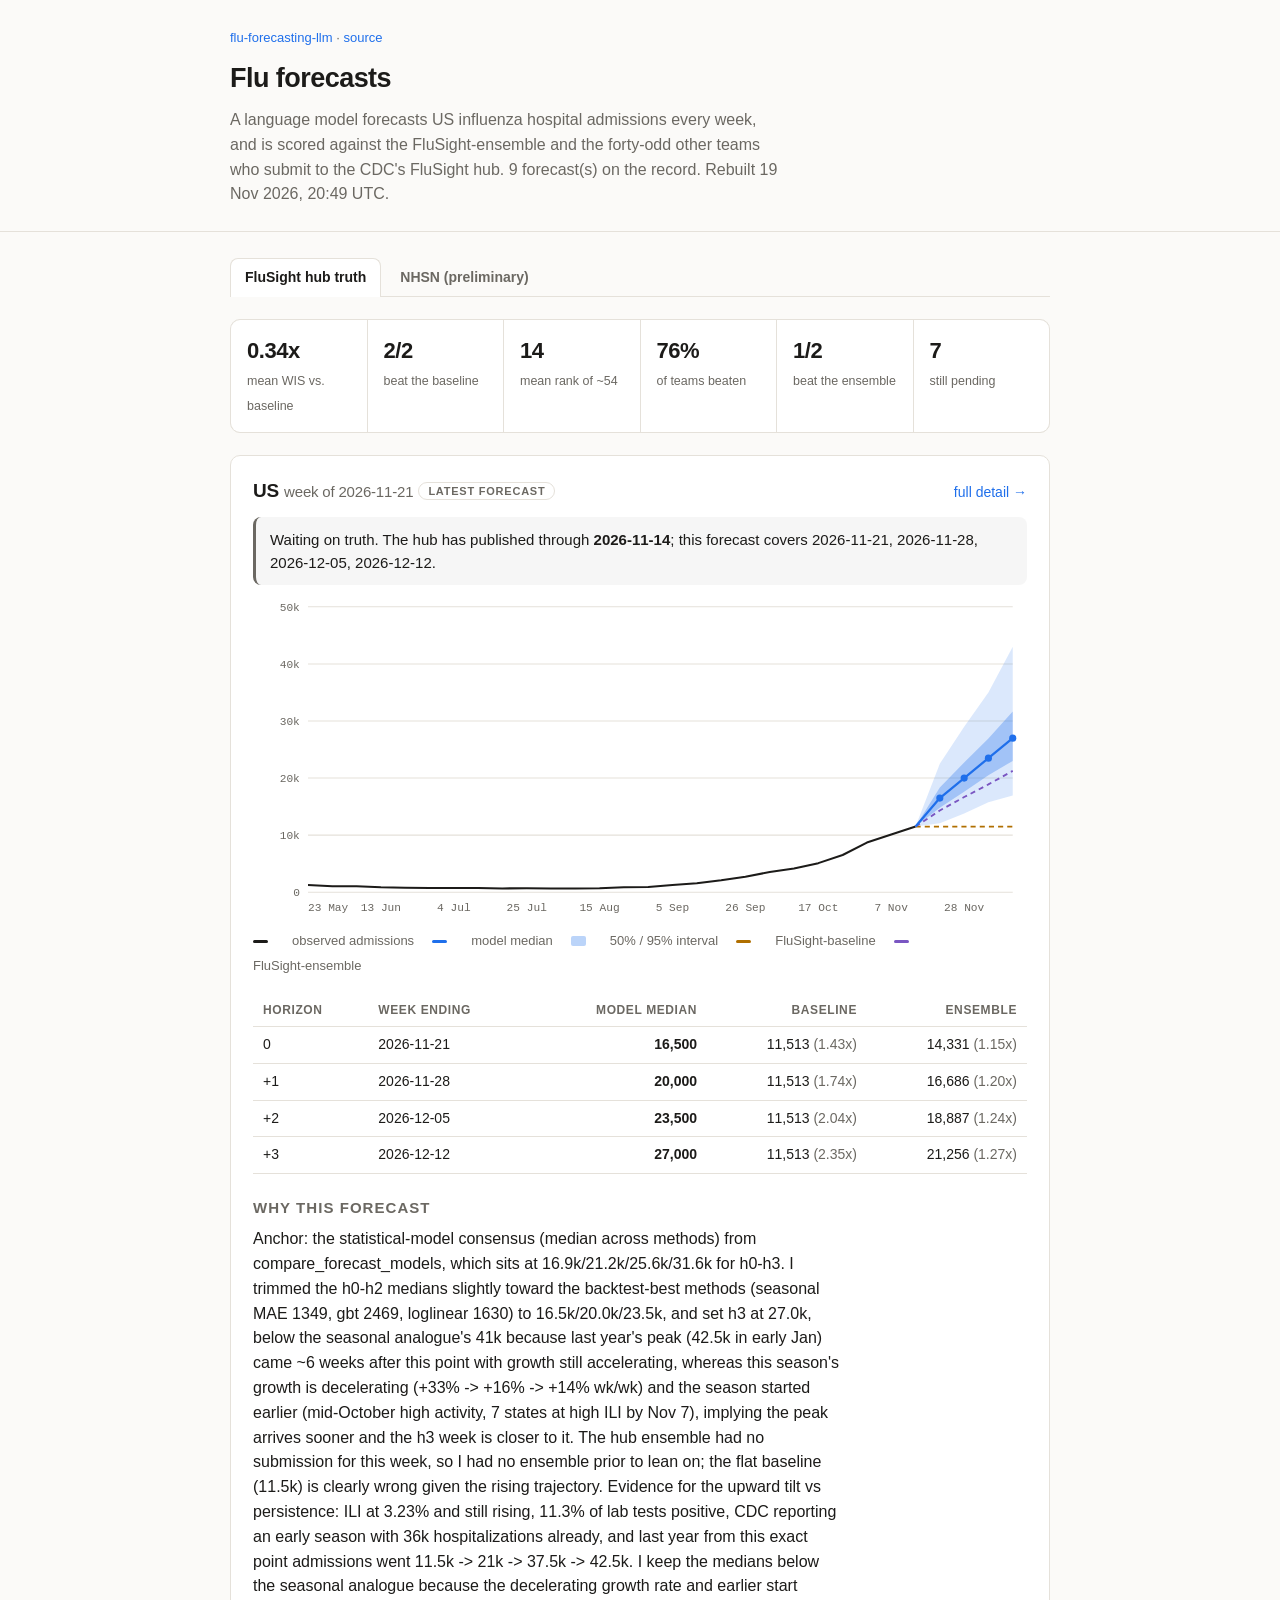
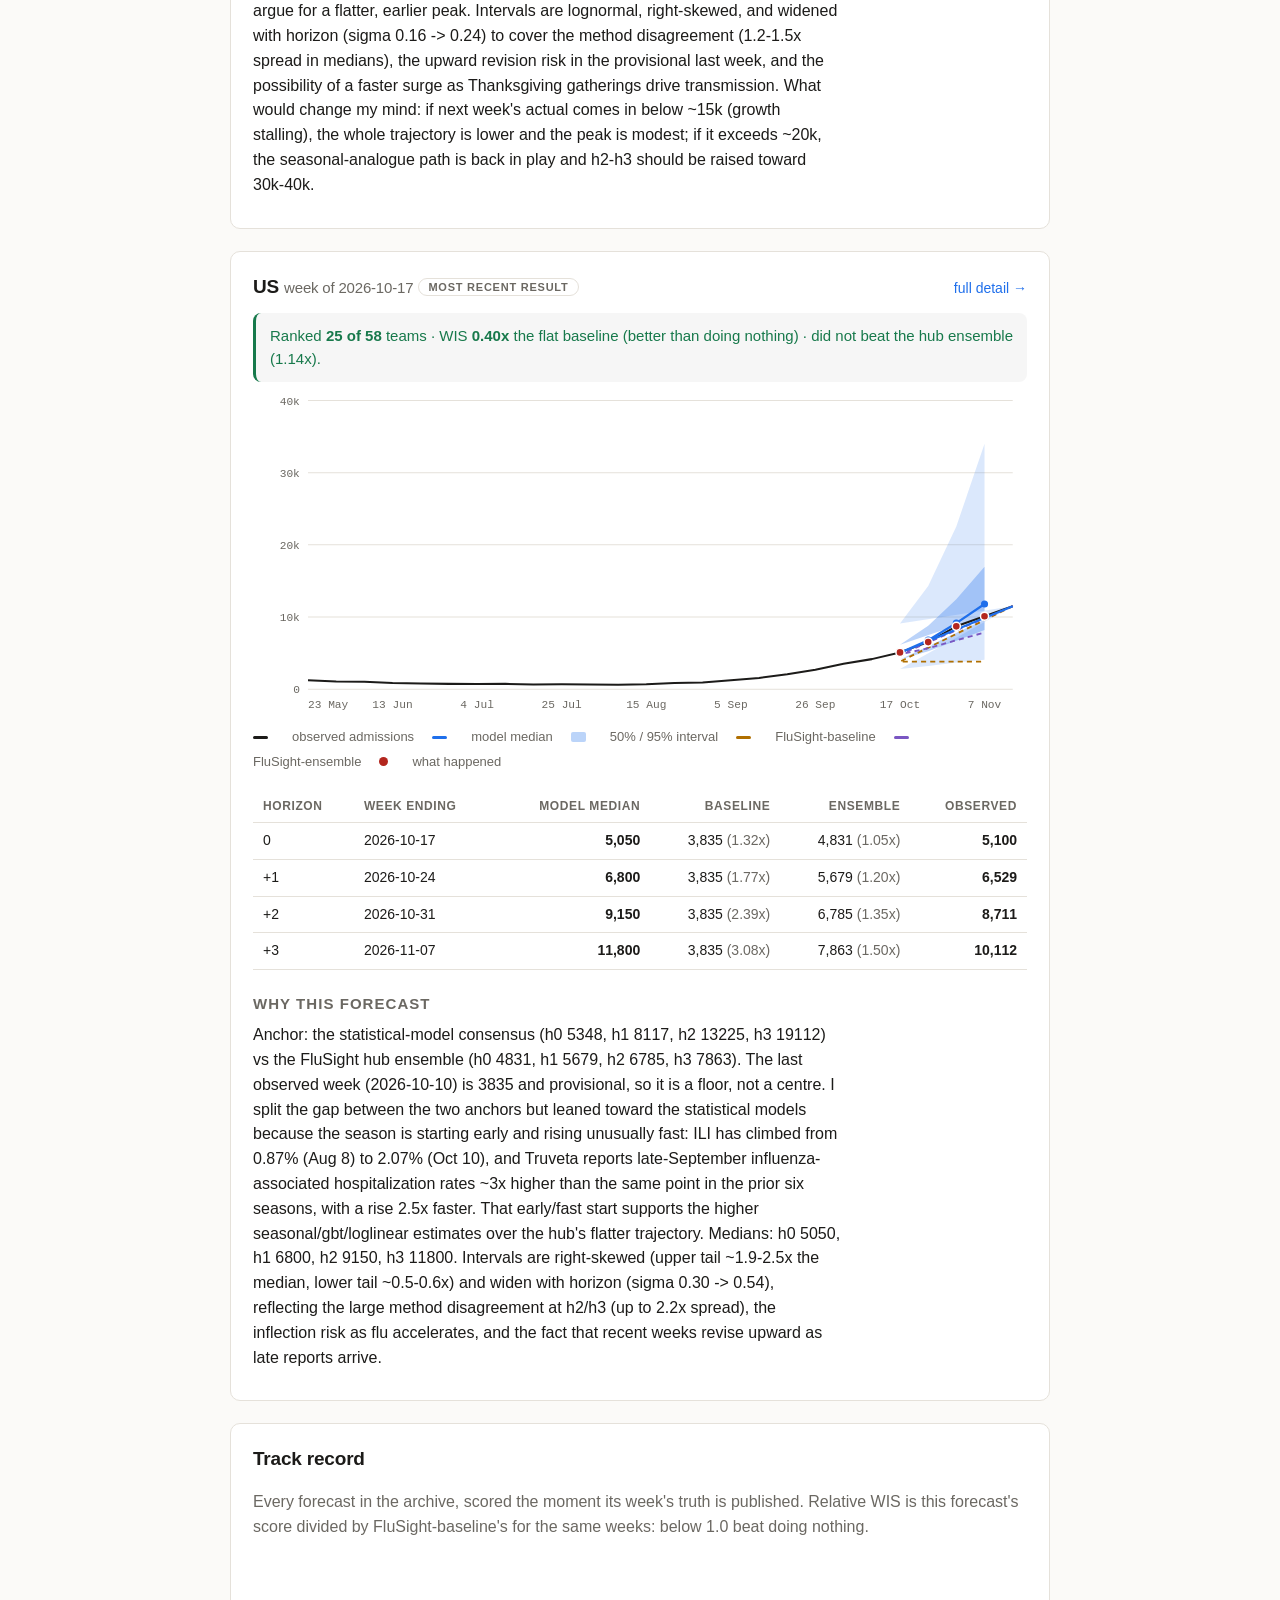
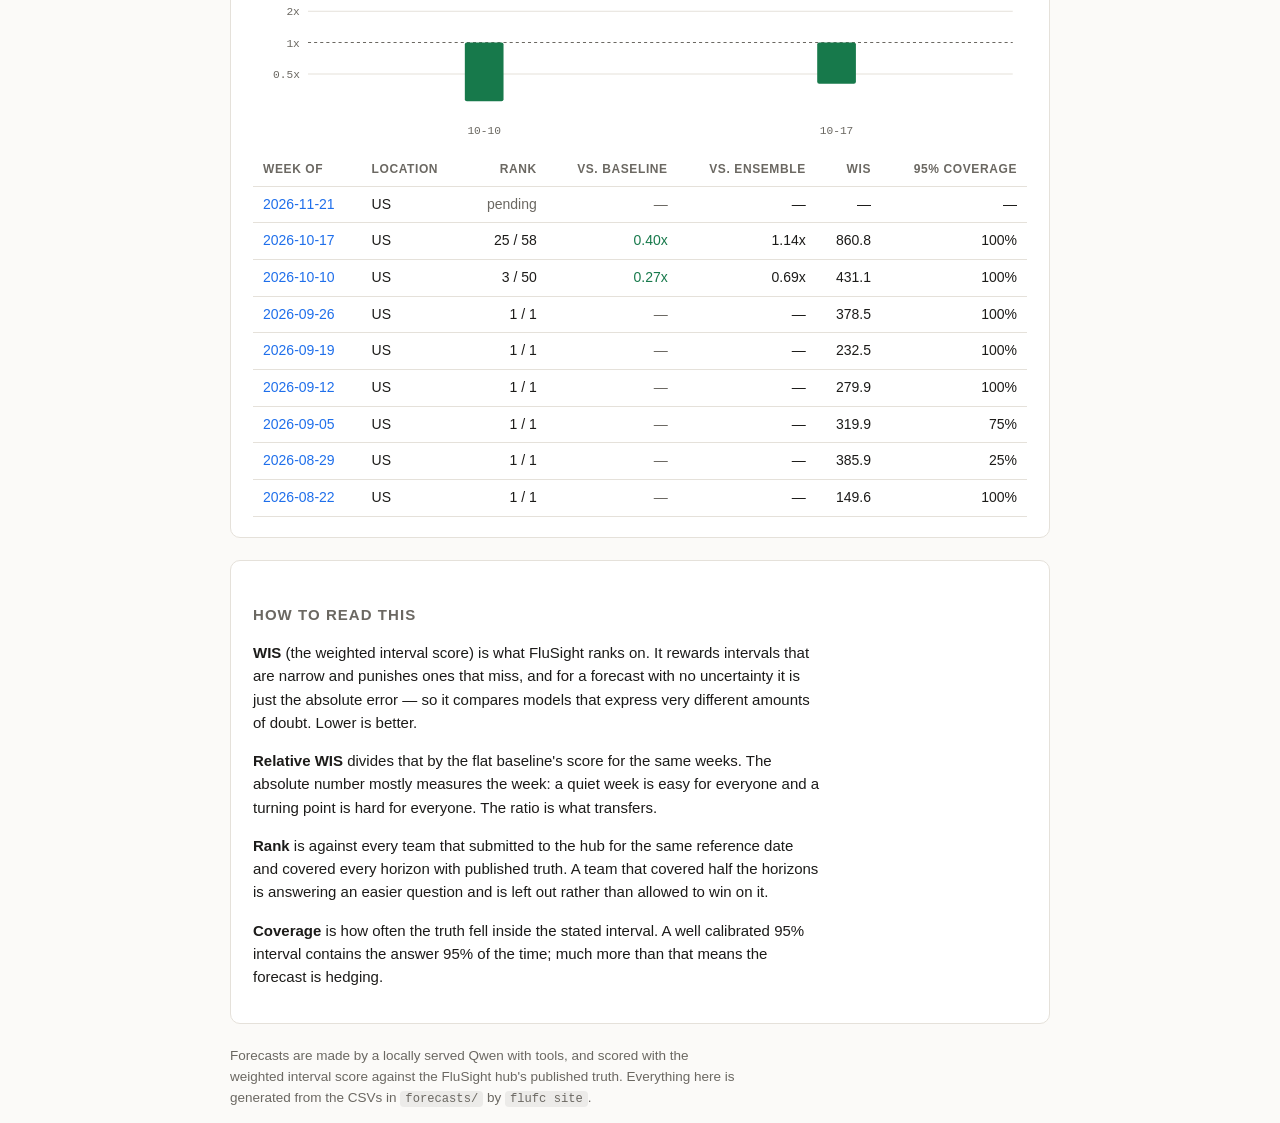
==== commit 51beb812: "site: refresh standings 2026-11-19" ====
--- a/docs/index.html
+++ b/docs/index.html
@@ -42,7 +42,7 @@
     <p class="crumb"><a href="index.html">flu-forecasting-llm</a>
        &middot; <a href="https://github.com/chasehmathis/flu-forecasting-llm">source</a></p>
     <h1>Flu forecasts</h1>
-    <p class="lede">A language model forecasts US influenza hospital admissions every week, and is scored against the FluSight-ensemble and the forty-odd other teams who submit to the CDC's FluSight hub. 9 forecast(s) on the record. Rebuilt 18 Nov 2026, 23:06 UTC.</p>
+    <p class="lede">A language model forecasts US influenza hospital admissions every week, and is scored against the FluSight-ensemble and the forty-odd other teams who submit to the CDC's FluSight hub. 9 forecast(s) on the record. Rebuilt 19 Nov 2026, 20:49 UTC.</p>
   </div>
 </header>
 <main class="wrap">
@@ -88,14 +88,15 @@
 <polygon class="band-50" points="650.6,221.5 674.4,183.1 698.3,158.6 722.1,134.9 746.0,108.4 746.0,157.0 722.1,171.1 698.3,187.3 674.4,202.9 650.6,221.5"/>
 <polyline class="line-history" fill="none" points="54.0,278.9 77.9,280.0 101.7,280.1 125.6,281.1 149.4,281.5 173.3,281.8 197.2,281.9 221.0,281.8 244.9,282.2 268.8,282.1 292.6,282.3 316.5,282.4 340.3,282.1 364.2,281.1 388.1,280.8 411.9,278.9 435.8,277.2 459.7,274.3 483.5,270.8 507.4,266.1 531.2,262.6 555.1,257.4 579.0,249.4 602.8,237.2 626.7,229.3 650.6,221.5"/>
 <polyline class="line-other other-0" fill="none" points="650.6,221.5 674.4,221.5 698.3,221.5 722.1,221.5 746.0,221.5"/>
+<polyline class="line-other other-1" fill="none" points="650.6,221.5 674.4,205.7 698.3,192.5 722.1,180.1 746.0,166.8"/>
 <polyline class="line-median" fill="none" points="650.6,221.5 674.4,193.5 698.3,173.9 722.1,154.3 746.0,134.7"/>
 <circle class="dot-median" cx="674.4" cy="193.5" r="3.5"/>
 <circle class="dot-median" cx="698.3" cy="173.9" r="3.5"/>
 <circle class="dot-median" cx="722.1" cy="154.3" r="3.5"/>
 <circle class="dot-median" cx="746.0" cy="134.7" r="3.5"/>
 </svg>
-  <p class="legend"><span class="key k-history"></span>observed admissions <span class="key k-median"></span>model median <span class="key k-band"></span>50% / 95% interval <span class="key k-other other-0"></span>FluSight-baseline</p>
-  <div class="scroll"><table class="grid"><thead><tr><th>horizon</th><th>week ending</th><th>model median</th><th>baseline</th></tr></thead><tbody><tr><td>0</td><td>2026-11-21</td><td><b>16,500</b></td><td>11,513 <span class="muted">(1.43x)</span></td></tr><tr><td>+1</td><td>2026-11-28</td><td><b>20,000</b></td><td>11,513 <span class="muted">(1.74x)</span></td></tr><tr><td>+2</td><td>2026-12-05</td><td><b>23,500</b></td><td>11,513 <span class="muted">(2.04x)</span></td></tr><tr><td>+3</td><td>2026-12-12</td><td><b>27,000</b></td><td>11,513 <span class="muted">(2.35x)</span></td></tr></tbody></table></div>
+  <p class="legend"><span class="key k-history"></span>observed admissions <span class="key k-median"></span>model median <span class="key k-band"></span>50% / 95% interval <span class="key k-other other-0"></span>FluSight-baseline <span class="key k-other other-1"></span>FluSight-ensemble</p>
+  <div class="scroll"><table class="grid"><thead><tr><th>horizon</th><th>week ending</th><th>model median</th><th>baseline</th><th>ensemble</th></tr></thead><tbody><tr><td>0</td><td>2026-11-21</td><td><b>16,500</b></td><td>11,513 <span class="muted">(1.43x)</span></td><td>14,331 <span class="muted">(1.15x)</span></td></tr><tr><td>+1</td><td>2026-11-28</td><td><b>20,000</b></td><td>11,513 <span class="muted">(1.74x)</span></td><td>16,686 <span class="muted">(1.20x)</span></td></tr><tr><td>+2</td><td>2026-12-05</td><td><b>23,500</b></td><td>11,513 <span class="muted">(2.04x)</span></td><td>18,887 <span class="muted">(1.24x)</span></td></tr><tr><td>+3</td><td>2026-12-12</td><td><b>27,000</b></td><td>11,513 <span class="muted">(2.35x)</span></td><td>21,256 <span class="muted">(1.27x)</span></td></tr></tbody></table></div>
   <div class="why"><h3>Why this forecast</h3><p>Anchor: the statistical-model consensus (median across methods) from compare_forecast_models, which sits at 16.9k/21.2k/25.6k/31.6k for h0-h3. I trimmed the h0-h2 medians slightly toward the backtest-best methods (seasonal MAE 1349, gbt 2469, loglinear 1630) to 16.5k/20.0k/23.5k, and set h3 at 27.0k, below the seasonal analogue&#x27;s 41k because last year&#x27;s peak (42.5k in early Jan) came ~6 weeks after this point with growth still accelerating, whereas this season&#x27;s growth is decelerating (+33% -&gt; +16% -&gt; +14% wk/wk) and the season started earlier (mid-October high activity, 7 states at high ILI by Nov 7), implying the peak arrives sooner and the h3 week is closer to it. The hub ensemble had no submission for this week, so I had no ensemble prior to lean on; the flat baseline (11.5k) is clearly wrong given the rising trajectory. Evidence for the upward tilt vs persistence: ILI at 3.23% and still rising, 11.3% of lab tests positive, CDC reporting an early season with 36k hospitalizations already, and last year from this exact point admissions went 11.5k -&gt; 21k -&gt; 37.5k -&gt; 42.5k. I keep the medians below the seasonal analogue because the decelerating growth rate and earlier start argue for a flatter, earlier peak. Intervals are lognormal, right-skewed, and widened with horizon (sigma 0.16 -&gt; 0.24) to cover the method disagreement (1.2-1.5x spread in medians), the upward revision risk in the provisional last week, and the possibility of a faster surge as Thanksgiving gatherings drive transmission. What would change my mind: if next week&#x27;s actual comes in below ~15k (growth stalling), the whole trajectory is lower and the peak is modest; if it exceeds ~20k, the seasonal-analogue path is back in play and h2-h3 should be raised toward 30k-40k.</p></div>
 </section>
 
@@ -214,13 +215,14 @@
 <polygon class="band-50" points="650.6,221.5 674.4,183.1 698.3,158.6 722.1,134.9 746.0,108.4 746.0,157.0 722.1,171.1 698.3,187.3 674.4,202.9 650.6,221.5"/>
 <polyline class="line-history" fill="none" points="54.0,278.9 77.9,280.0 101.7,280.1 125.6,281.1 149.4,281.5 173.3,281.8 197.2,281.9 221.0,281.8 244.9,282.2 268.8,282.1 292.6,282.3 316.5,282.4 340.3,282.1 364.2,281.1 388.1,280.8 411.9,278.9 435.8,277.2 459.7,274.3 483.5,270.8 507.4,266.1 531.2,262.6 555.1,257.4 579.0,249.4 602.8,237.2 626.7,229.3 650.6,221.5"/>
 <polyline class="line-other other-0" fill="none" points="650.6,221.5 674.4,221.5 698.3,221.5 722.1,221.5 746.0,221.5"/>
+<polyline class="line-other other-1" fill="none" points="650.6,221.5 674.4,205.7 698.3,192.5 722.1,180.1 746.0,166.8"/>
 <polyline class="line-median" fill="none" points="650.6,221.5 674.4,193.5 698.3,173.9 722.1,154.3 746.0,134.7"/>
 <circle class="dot-median" cx="674.4" cy="193.5" r="3.5"/>
 <circle class="dot-median" cx="698.3" cy="173.9" r="3.5"/>
 <circle class="dot-median" cx="722.1" cy="154.3" r="3.5"/>
 <circle class="dot-median" cx="746.0" cy="134.7" r="3.5"/>
 </svg>
-  <p class="legend"><span class="key k-history"></span>observed admissions <span class="key k-median"></span>model median <span class="key k-band"></span>50% / 95% interval <span class="key k-other other-0"></span>FluSight-baseline</p>
+  <p class="legend"><span class="key k-history"></span>observed admissions <span class="key k-median"></span>model median <span class="key k-band"></span>50% / 95% interval <span class="key k-other other-0"></span>FluSight-baseline <span class="key k-other other-1"></span>FluSight-ensemble</p>
   <div class="scroll"><table class="grid"><thead><tr><th>horizon</th><th>week ending</th><th>model median</th><th>NHSN</th><th>WIS</th><th>abs error</th><th>in 50%</th><th>in 95%</th></tr></thead><tbody><tr><td>0</td><td>2026-11-21</td><td><b>16,500</b></td><td><span class="muted">pending</span></td><td>&mdash;</td><td>&mdash;</td><td>&mdash;</td><td>&mdash;</td></tr><tr><td>+1</td><td>2026-11-28</td><td><b>20,000</b></td><td><span class="muted">pending</span></td><td>&mdash;</td><td>&mdash;</td><td>&mdash;</td><td>&mdash;</td></tr><tr><td>+2</td><td>2026-12-05</td><td><b>23,500</b></td><td><span class="muted">pending</span></td><td>&mdash;</td><td>&mdash;</td><td>&mdash;</td><td>&mdash;</td></tr><tr><td>+3</td><td>2026-12-12</td><td><b>27,000</b></td><td><span class="muted">pending</span></td><td>&mdash;</td><td>&mdash;</td><td>&mdash;</td><td>&mdash;</td></tr></tbody></table></div>
 </section>
 
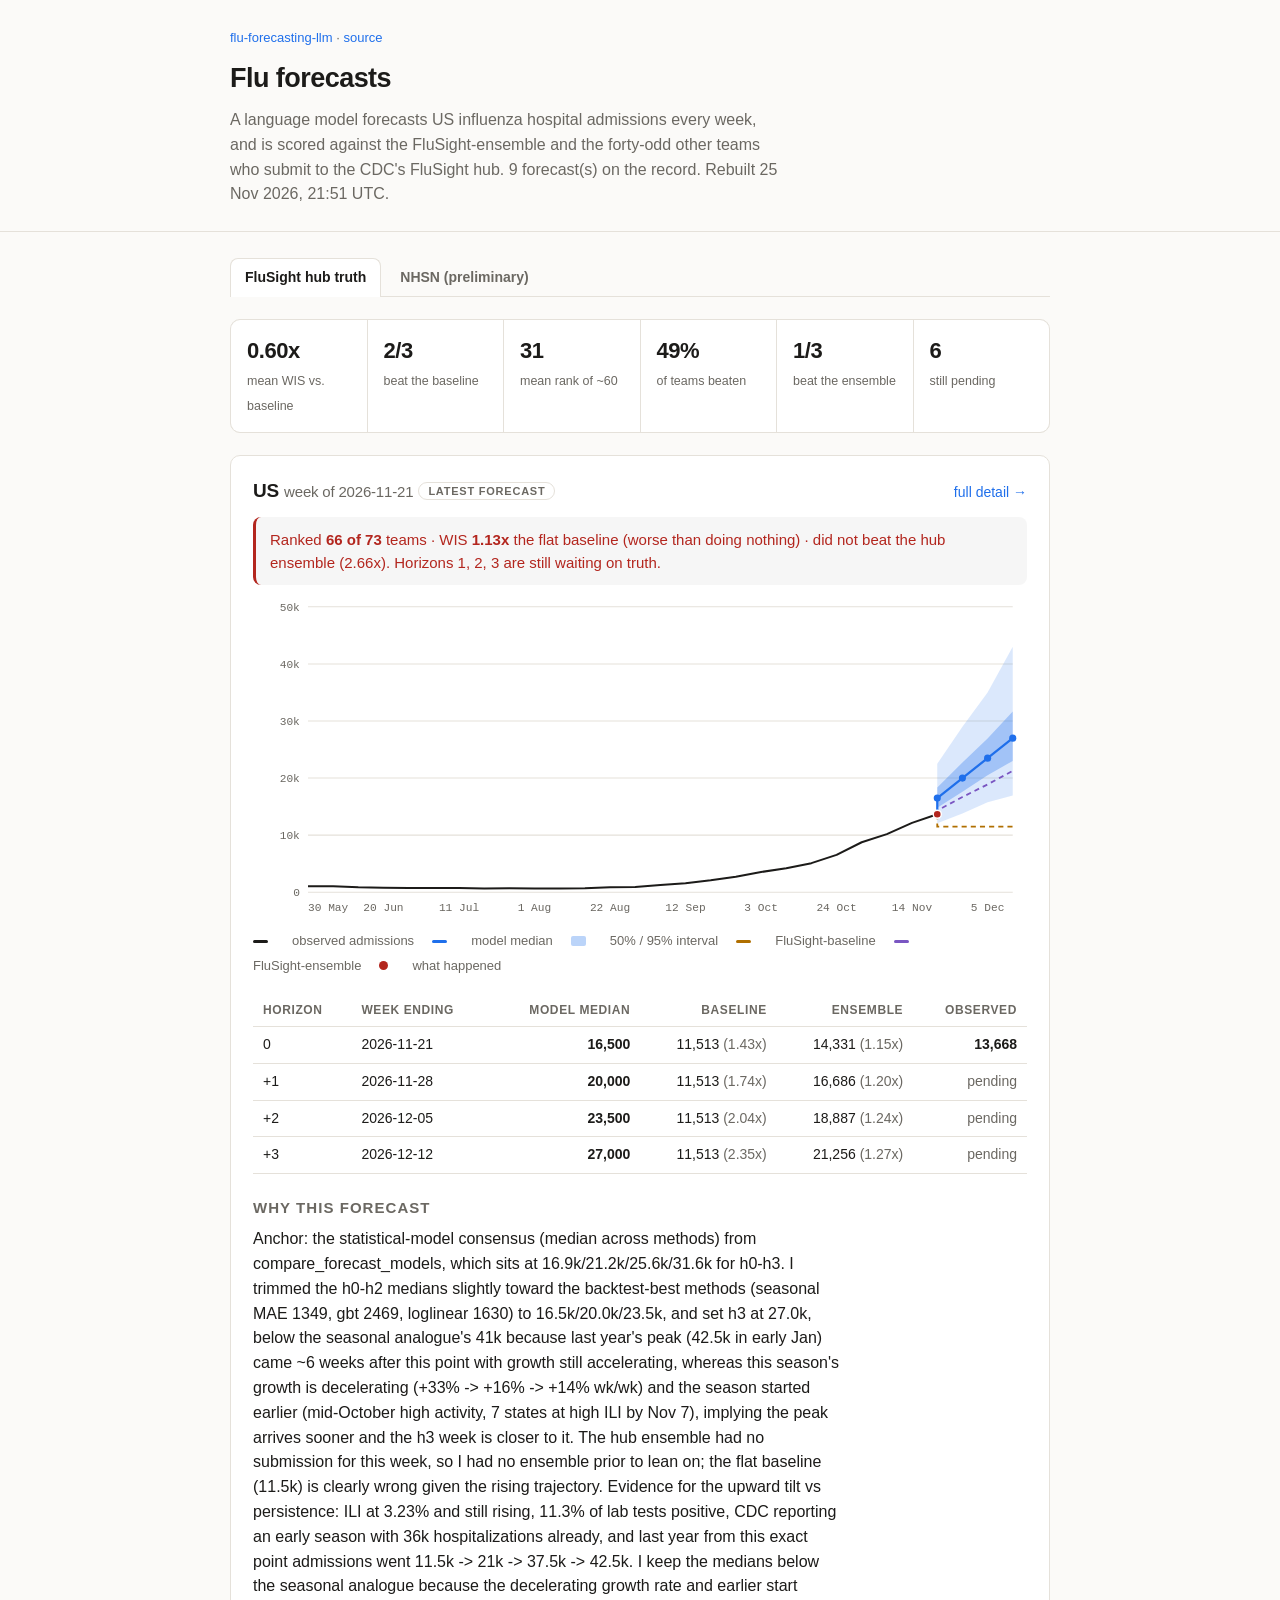
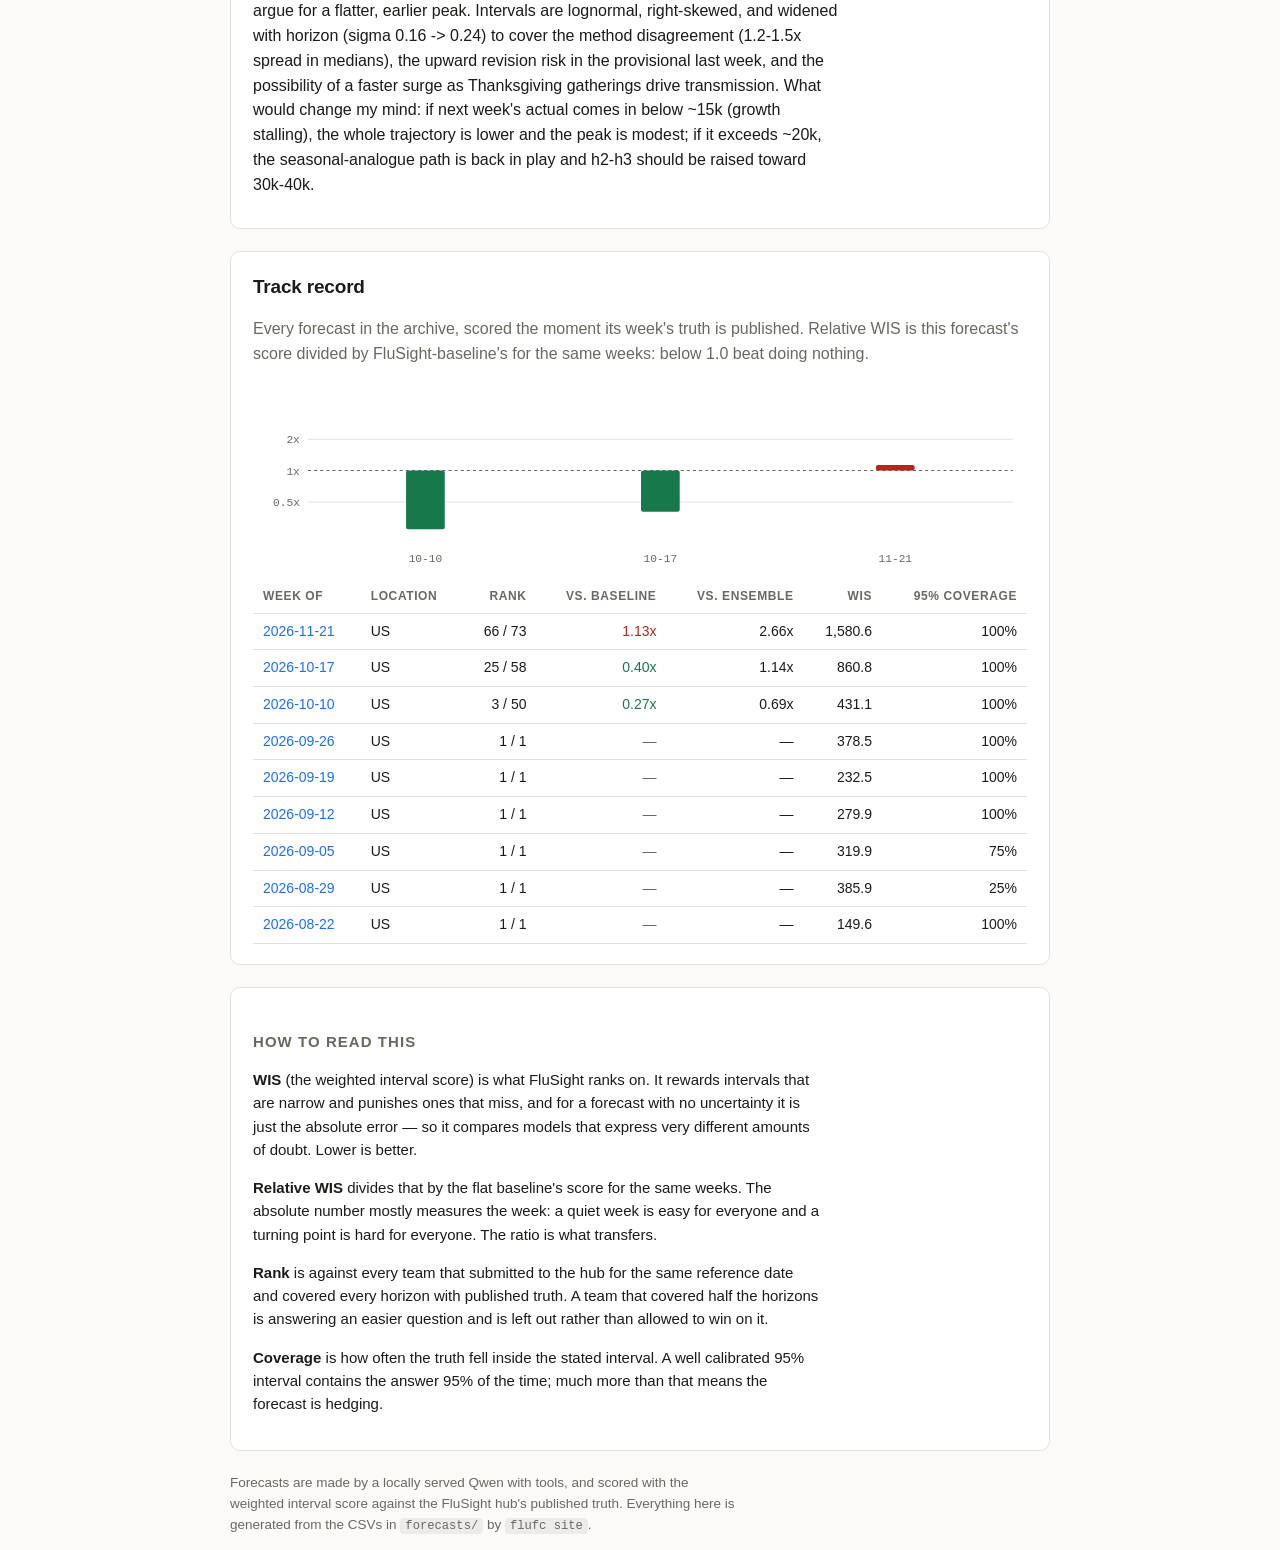
==== commit 96ff99e3: "site: refresh standings 2026-11-25" ====
--- a/docs/index.html
+++ b/docs/index.html
@@ -42,7 +42,7 @@
     <p class="crumb"><a href="index.html">flu-forecasting-llm</a>
        &middot; <a href="https://github.com/chasehmathis/flu-forecasting-llm">source</a></p>
     <h1>Flu forecasts</h1>
-    <p class="lede">A language model forecasts US influenza hospital admissions every week, and is scored against the FluSight-ensemble and the forty-odd other teams who submit to the CDC's FluSight hub. 9 forecast(s) on the record. Rebuilt 19 Nov 2026, 20:49 UTC.</p>
+    <p class="lede">A language model forecasts US influenza hospital admissions every week, and is scored against the FluSight-ensemble and the forty-odd other teams who submit to the CDC's FluSight hub. 9 forecast(s) on the record. Rebuilt 25 Nov 2026, 21:51 UTC.</p>
   </div>
 </header>
 <main class="wrap">
@@ -51,7 +51,7 @@
   <a class="tab" role="tab" href="#hub" data-tab="hub">FluSight hub truth</a>
   <a class="tab" role="tab" href="#nhsn" data-tab="nhsn">NHSN (preliminary)</a>
 </nav>
-<div class="pane" id="pane-hub" data-pane="hub"><div class="strip"><div class="stat"><b>0.34x</b><span>mean WIS vs. baseline</span></div><div class="stat"><b>2/2</b><span>beat the baseline</span></div><div class="stat"><b>14</b><span>mean rank of ~54</span></div><div class="stat"><b>76%</b><span>of teams beaten</span></div><div class="stat"><b>1/2</b><span>beat the ensemble</span></div><div class="stat"><b>7</b><span>still pending</span></div></div>
+<div class="pane" id="pane-hub" data-pane="hub"><div class="strip"><div class="stat"><b>0.60x</b><span>mean WIS vs. baseline</span></div><div class="stat"><b>2/3</b><span>beat the baseline</span></div><div class="stat"><b>31</b><span>mean rank of ~60</span></div><div class="stat"><b>49%</b><span>of teams beaten</span></div><div class="stat"><b>1/3</b><span>beat the ensemble</span></div><div class="stat"><b>6</b><span>still pending</span></div></div>
 
 <section class="card">
   <div class="card-head">
@@ -60,7 +60,7 @@
         <span class="tag">latest forecast</span></h2>
     <a class="more" href="f/2026-11-21-US.html">full detail &rarr;</a>
   </div>
-  <p class="status pending">Waiting on truth. The hub has published through <b>2026-11-14</b>; this forecast covers 2026-11-21, 2026-11-28, 2026-12-05, 2026-12-12.</p>
+  <p class="status bad">Ranked <b>66 of 73</b> teams &middot; WIS <b>1.13x</b> the flat baseline (worse than doing nothing) &middot; did not beat the hub ensemble (2.66x). Horizons 1, 2, 3 are still waiting on truth.</p>
   <svg viewBox="0 0 760 320" class="chart" role="img" aria-label="US forecast from 2026-11-21">
 <line class="grid" x1="54" y1="286.0" x2="746" y2="286.0"/>
 <text class="axis" x="46" y="290.0" text-anchor="end">0</text>
@@ -74,78 +74,31 @@
 <text class="axis" x="46" y="65.8" text-anchor="end">40k</text>
 <line class="grid" x1="54" y1="5.7" x2="746" y2="5.7"/>
 <text class="axis" x="46" y="9.7" text-anchor="end">50k</text>
-<text class="axis" x="54.0" y="304.0" text-anchor="start">23 May</text>
-<text class="axis" x="125.6" y="304.0" text-anchor="middle">13 Jun</text>
-<text class="axis" x="197.2" y="304.0" text-anchor="middle">4 Jul</text>
-<text class="axis" x="268.8" y="304.0" text-anchor="middle">25 Jul</text>
-<text class="axis" x="340.3" y="304.0" text-anchor="middle">15 Aug</text>
-<text class="axis" x="411.9" y="304.0" text-anchor="middle">5 Sep</text>
-<text class="axis" x="483.5" y="304.0" text-anchor="middle">26 Sep</text>
-<text class="axis" x="555.1" y="304.0" text-anchor="middle">17 Oct</text>
-<text class="axis" x="626.7" y="304.0" text-anchor="middle">7 Nov</text>
-<text class="axis" x="698.3" y="304.0" text-anchor="middle">28 Nov</text>
-<polygon class="band-95" points="650.6,221.5 674.4,159.9 698.3,123.4 722.1,89.8 746.0,44.9 746.0,191.0 722.1,197.6 698.3,208.7 674.4,218.2 650.6,221.5"/>
-<polygon class="band-50" points="650.6,221.5 674.4,183.1 698.3,158.6 722.1,134.9 746.0,108.4 746.0,157.0 722.1,171.1 698.3,187.3 674.4,202.9 650.6,221.5"/>
-<polyline class="line-history" fill="none" points="54.0,278.9 77.9,280.0 101.7,280.1 125.6,281.1 149.4,281.5 173.3,281.8 197.2,281.9 221.0,281.8 244.9,282.2 268.8,282.1 292.6,282.3 316.5,282.4 340.3,282.1 364.2,281.1 388.1,280.8 411.9,278.9 435.8,277.2 459.7,274.3 483.5,270.8 507.4,266.1 531.2,262.6 555.1,257.4 579.0,249.4 602.8,237.2 626.7,229.3 650.6,221.5"/>
-<polyline class="line-other other-0" fill="none" points="650.6,221.5 674.4,221.5 698.3,221.5 722.1,221.5 746.0,221.5"/>
-<polyline class="line-other other-1" fill="none" points="650.6,221.5 674.4,205.7 698.3,192.5 722.1,180.1 746.0,166.8"/>
-<polyline class="line-median" fill="none" points="650.6,221.5 674.4,193.5 698.3,173.9 722.1,154.3 746.0,134.7"/>
-<circle class="dot-median" cx="674.4" cy="193.5" r="3.5"/>
-<circle class="dot-median" cx="698.3" cy="173.9" r="3.5"/>
-<circle class="dot-median" cx="722.1" cy="154.3" r="3.5"/>
+<text class="axis" x="54.0" y="304.0" text-anchor="start">30 May</text>
+<text class="axis" x="128.1" y="304.0" text-anchor="middle">20 Jun</text>
+<text class="axis" x="202.3" y="304.0" text-anchor="middle">11 Jul</text>
+<text class="axis" x="276.4" y="304.0" text-anchor="middle">1 Aug</text>
+<text class="axis" x="350.6" y="304.0" text-anchor="middle">22 Aug</text>
+<text class="axis" x="424.7" y="304.0" text-anchor="middle">12 Sep</text>
+<text class="axis" x="498.9" y="304.0" text-anchor="middle">3 Oct</text>
+<text class="axis" x="573.0" y="304.0" text-anchor="middle">24 Oct</text>
+<text class="axis" x="647.1" y="304.0" text-anchor="middle">14 Nov</text>
+<text class="axis" x="721.3" y="304.0" text-anchor="middle">5 Dec</text>
+<polygon class="band-95" points="671.9,209.4 671.9,159.9 696.6,123.4 721.3,89.8 746.0,44.9 746.0,191.0 721.3,197.6 696.6,208.7 671.9,218.2 671.9,209.4"/>
+<polygon class="band-50" points="671.9,209.4 671.9,183.1 696.6,158.6 721.3,134.9 746.0,108.4 746.0,157.0 721.3,171.1 696.6,187.3 671.9,202.9 671.9,209.4"/>
+<polyline class="line-history" fill="none" points="54.0,280.0 78.7,280.1 103.4,281.1 128.1,281.5 152.9,281.8 177.6,281.9 202.3,281.8 227.0,282.2 251.7,282.1 276.4,282.3 301.1,282.4 325.9,282.1 350.6,281.1 375.3,280.8 400.0,278.9 424.7,277.2 449.4,274.3 474.1,270.8 498.9,266.1 523.6,262.5 548.3,257.4 573.0,249.3 597.7,236.9 622.4,228.9 647.1,217.9 671.9,209.4"/>
+<polyline class="line-other other-0" fill="none" points="671.9,209.4 671.9,221.5 696.6,221.5 721.3,221.5 746.0,221.5"/>
+<polyline class="line-other other-1" fill="none" points="671.9,209.4 671.9,205.7 696.6,192.5 721.3,180.1 746.0,166.8"/>
+<polyline class="line-median" fill="none" points="671.9,209.4 671.9,193.5 696.6,173.9 721.3,154.3 746.0,134.7"/>
+<circle class="dot-median" cx="671.9" cy="193.5" r="3.5"/>
+<circle class="dot-median" cx="696.6" cy="173.9" r="3.5"/>
+<circle class="dot-median" cx="721.3" cy="154.3" r="3.5"/>
 <circle class="dot-median" cx="746.0" cy="134.7" r="3.5"/>
-</svg>
-  <p class="legend"><span class="key k-history"></span>observed admissions <span class="key k-median"></span>model median <span class="key k-band"></span>50% / 95% interval <span class="key k-other other-0"></span>FluSight-baseline <span class="key k-other other-1"></span>FluSight-ensemble</p>
-  <div class="scroll"><table class="grid"><thead><tr><th>horizon</th><th>week ending</th><th>model median</th><th>baseline</th><th>ensemble</th></tr></thead><tbody><tr><td>0</td><td>2026-11-21</td><td><b>16,500</b></td><td>11,513 <span class="muted">(1.43x)</span></td><td>14,331 <span class="muted">(1.15x)</span></td></tr><tr><td>+1</td><td>2026-11-28</td><td><b>20,000</b></td><td>11,513 <span class="muted">(1.74x)</span></td><td>16,686 <span class="muted">(1.20x)</span></td></tr><tr><td>+2</td><td>2026-12-05</td><td><b>23,500</b></td><td>11,513 <span class="muted">(2.04x)</span></td><td>18,887 <span class="muted">(1.24x)</span></td></tr><tr><td>+3</td><td>2026-12-12</td><td><b>27,000</b></td><td>11,513 <span class="muted">(2.35x)</span></td><td>21,256 <span class="muted">(1.27x)</span></td></tr></tbody></table></div>
-  <div class="why"><h3>Why this forecast</h3><p>Anchor: the statistical-model consensus (median across methods) from compare_forecast_models, which sits at 16.9k/21.2k/25.6k/31.6k for h0-h3. I trimmed the h0-h2 medians slightly toward the backtest-best methods (seasonal MAE 1349, gbt 2469, loglinear 1630) to 16.5k/20.0k/23.5k, and set h3 at 27.0k, below the seasonal analogue&#x27;s 41k because last year&#x27;s peak (42.5k in early Jan) came ~6 weeks after this point with growth still accelerating, whereas this season&#x27;s growth is decelerating (+33% -&gt; +16% -&gt; +14% wk/wk) and the season started earlier (mid-October high activity, 7 states at high ILI by Nov 7), implying the peak arrives sooner and the h3 week is closer to it. The hub ensemble had no submission for this week, so I had no ensemble prior to lean on; the flat baseline (11.5k) is clearly wrong given the rising trajectory. Evidence for the upward tilt vs persistence: ILI at 3.23% and still rising, 11.3% of lab tests positive, CDC reporting an early season with 36k hospitalizations already, and last year from this exact point admissions went 11.5k -&gt; 21k -&gt; 37.5k -&gt; 42.5k. I keep the medians below the seasonal analogue because the decelerating growth rate and earlier start argue for a flatter, earlier peak. Intervals are lognormal, right-skewed, and widened with horizon (sigma 0.16 -&gt; 0.24) to cover the method disagreement (1.2-1.5x spread in medians), the upward revision risk in the provisional last week, and the possibility of a faster surge as Thanksgiving gatherings drive transmission. What would change my mind: if next week&#x27;s actual comes in below ~15k (growth stalling), the whole trajectory is lower and the peak is modest; if it exceeds ~20k, the seasonal-analogue path is back in play and h2-h3 should be raised toward 30k-40k.</p></div>
-</section>
-
-<section class="card">
-  <div class="card-head">
-    <h2>US
-        <span class="muted">week of 2026-10-17</span>
-        <span class="tag">most recent result</span></h2>
-    <a class="more" href="f/2026-10-17-US.html">full detail &rarr;</a>
-  </div>
-  <p class="status good">Ranked <b>25 of 58</b> teams &middot; WIS <b>0.40x</b> the flat baseline (better than doing nothing) &middot; did not beat the hub ensemble (1.14x).</p>
-  <svg viewBox="0 0 760 320" class="chart" role="img" aria-label="US forecast from 2026-10-17">
-<line class="grid" x1="54" y1="286.0" x2="746" y2="286.0"/>
-<text class="axis" x="46" y="290.0" text-anchor="end">0</text>
-<line class="grid" x1="54" y1="215.1" x2="746" y2="215.1"/>
-<text class="axis" x="46" y="219.1" text-anchor="end">10k</text>
-<line class="grid" x1="54" y1="144.2" x2="746" y2="144.2"/>
-<text class="axis" x="46" y="148.2" text-anchor="end">20k</text>
-<line class="grid" x1="54" y1="73.3" x2="746" y2="73.3"/>
-<text class="axis" x="46" y="77.3" text-anchor="end">30k</text>
-<line class="grid" x1="54" y1="2.4" x2="746" y2="2.4"/>
-<text class="axis" x="46" y="6.4" text-anchor="end">40k</text>
-<text class="axis" x="54.0" y="304.0" text-anchor="start">23 May</text>
-<text class="axis" x="137.0" y="304.0" text-anchor="middle">13 Jun</text>
-<text class="axis" x="220.1" y="304.0" text-anchor="middle">4 Jul</text>
-<text class="axis" x="303.1" y="304.0" text-anchor="middle">25 Jul</text>
-<text class="axis" x="386.2" y="304.0" text-anchor="middle">15 Aug</text>
-<text class="axis" x="469.2" y="304.0" text-anchor="middle">5 Sep</text>
-<text class="axis" x="552.2" y="304.0" text-anchor="middle">26 Sep</text>
-<text class="axis" x="635.3" y="304.0" text-anchor="middle">17 Oct</text>
-<text class="axis" x="718.3" y="304.0" text-anchor="middle">7 Nov</text>
-<polygon class="band-95" points="746.0,204.4 635.3,221.5 663.0,184.5 690.6,126.2 718.3,44.9 718.3,257.0 690.6,259.7 663.0,263.1 635.3,266.1 746.0,204.4"/>
-<polygon class="band-50" points="746.0,204.4 635.3,242.2 663.0,223.7 690.6,197.6 718.3,165.6 718.3,227.9 690.6,238.4 663.0,248.7 635.3,256.7 746.0,204.4"/>
-<polyline class="line-history" fill="none" points="54.0,277.1 81.7,278.4 109.4,278.6 137.0,279.8 164.7,280.3 192.4,280.7 220.1,280.8 247.8,280.7 275.4,281.3 303.1,281.1 330.8,281.3 358.5,281.5 386.2,281.0 413.8,279.8 441.5,279.4 469.2,277.1 496.9,274.9 524.6,271.2 552.2,266.8 579.9,260.9 607.6,256.4 635.3,249.8 663.0,239.7 690.6,224.2 718.3,214.3 746.0,204.4"/>
-<polyline class="line-other other-0" fill="none" points="746.0,204.4 635.3,258.8 663.0,258.8 690.6,258.8 718.3,258.8"/>
-<polyline class="line-other other-1" fill="none" points="746.0,204.4 635.3,251.8 663.0,245.7 690.6,237.9 718.3,230.3"/>
-<polyline class="line-median" fill="none" points="746.0,204.4 635.3,250.2 663.0,237.8 690.6,221.1 718.3,202.3"/>
-<circle class="dot-median" cx="635.3" cy="250.2" r="3.5"/>
-<circle class="dot-median" cx="663.0" cy="237.8" r="3.5"/>
-<circle class="dot-median" cx="690.6" cy="221.1" r="3.5"/>
-<circle class="dot-median" cx="718.3" cy="202.3" r="3.5"/>
-<circle class="dot-observed" cx="635.3" cy="249.8" r="4"/>
-<circle class="dot-observed" cx="663.0" cy="239.7" r="4"/>
-<circle class="dot-observed" cx="690.6" cy="224.2" r="4"/>
-<circle class="dot-observed" cx="718.3" cy="214.3" r="4"/>
+<circle class="dot-observed" cx="671.9" cy="209.4" r="4"/>
 </svg>
   <p class="legend"><span class="key k-history"></span>observed admissions <span class="key k-median"></span>model median <span class="key k-band"></span>50% / 95% interval <span class="key k-other other-0"></span>FluSight-baseline <span class="key k-other other-1"></span>FluSight-ensemble <span class="key k-truth"></span>what happened</p>
-  <div class="scroll"><table class="grid"><thead><tr><th>horizon</th><th>week ending</th><th>model median</th><th>baseline</th><th>ensemble</th><th>observed</th></tr></thead><tbody><tr><td>0</td><td>2026-10-17</td><td><b>5,050</b></td><td>3,835 <span class="muted">(1.32x)</span></td><td>4,831 <span class="muted">(1.05x)</span></td><td><b>5,100</b></td></tr><tr><td>+1</td><td>2026-10-24</td><td><b>6,800</b></td><td>3,835 <span class="muted">(1.77x)</span></td><td>5,679 <span class="muted">(1.20x)</span></td><td><b>6,529</b></td></tr><tr><td>+2</td><td>2026-10-31</td><td><b>9,150</b></td><td>3,835 <span class="muted">(2.39x)</span></td><td>6,785 <span class="muted">(1.35x)</span></td><td><b>8,711</b></td></tr><tr><td>+3</td><td>2026-11-07</td><td><b>11,800</b></td><td>3,835 <span class="muted">(3.08x)</span></td><td>7,863 <span class="muted">(1.50x)</span></td><td><b>10,112</b></td></tr></tbody></table></div>
-  <div class="why"><h3>Why this forecast</h3><p>Anchor: the statistical-model consensus (h0 5348, h1 8117, h2 13225, h3 19112) vs the FluSight hub ensemble (h0 4831, h1 5679, h2 6785, h3 7863). The last observed week (2026-10-10) is 3835 and provisional, so it is a floor, not a centre. I split the gap between the two anchors but leaned toward the statistical models because the season is starting early and rising unusually fast: ILI has climbed from 0.87% (Aug 8) to 2.07% (Oct 10), and Truveta reports late-September influenza-associated hospitalization rates ~3x higher than the same point in the prior six seasons, with a rise 2.5x faster. That early/fast start supports the higher seasonal/gbt/loglinear estimates over the hub&#x27;s flatter trajectory. Medians: h0 5050, h1 6800, h2 9150, h3 11800. Intervals are right-skewed (upper tail ~1.9-2.5x the median, lower tail ~0.5-0.6x) and widen with horizon (sigma 0.30 -&gt; 0.54), reflecting the large method disagreement at h2/h3 (up to 2.2x spread), the inflection risk as flu accelerates, and the fact that recent weeks revise upward as late reports arrive.</p></div>
+  <div class="scroll"><table class="grid"><thead><tr><th>horizon</th><th>week ending</th><th>model median</th><th>baseline</th><th>ensemble</th><th>observed</th></tr></thead><tbody><tr><td>0</td><td>2026-11-21</td><td><b>16,500</b></td><td>11,513 <span class="muted">(1.43x)</span></td><td>14,331 <span class="muted">(1.15x)</span></td><td><b>13,668</b></td></tr><tr><td>+1</td><td>2026-11-28</td><td><b>20,000</b></td><td>11,513 <span class="muted">(1.74x)</span></td><td>16,686 <span class="muted">(1.20x)</span></td><td><span class="muted">pending</span></td></tr><tr><td>+2</td><td>2026-12-05</td><td><b>23,500</b></td><td>11,513 <span class="muted">(2.04x)</span></td><td>18,887 <span class="muted">(1.24x)</span></td><td><span class="muted">pending</span></td></tr><tr><td>+3</td><td>2026-12-12</td><td><b>27,000</b></td><td>11,513 <span class="muted">(2.35x)</span></td><td>21,256 <span class="muted">(1.27x)</span></td><td><span class="muted">pending</span></td></tr></tbody></table></div>
+  <div class="why"><h3>Why this forecast</h3><p>Anchor: the statistical-model consensus (median across methods) from compare_forecast_models, which sits at 16.9k/21.2k/25.6k/31.6k for h0-h3. I trimmed the h0-h2 medians slightly toward the backtest-best methods (seasonal MAE 1349, gbt 2469, loglinear 1630) to 16.5k/20.0k/23.5k, and set h3 at 27.0k, below the seasonal analogue&#x27;s 41k because last year&#x27;s peak (42.5k in early Jan) came ~6 weeks after this point with growth still accelerating, whereas this season&#x27;s growth is decelerating (+33% -&gt; +16% -&gt; +14% wk/wk) and the season started earlier (mid-October high activity, 7 states at high ILI by Nov 7), implying the peak arrives sooner and the h3 week is closer to it. The hub ensemble had no submission for this week, so I had no ensemble prior to lean on; the flat baseline (11.5k) is clearly wrong given the rising trajectory. Evidence for the upward tilt vs persistence: ILI at 3.23% and still rising, 11.3% of lab tests positive, CDC reporting an early season with 36k hospitalizations already, and last year from this exact point admissions went 11.5k -&gt; 21k -&gt; 37.5k -&gt; 42.5k. I keep the medians below the seasonal analogue because the decelerating growth rate and earlier start argue for a flatter, earlier peak. Intervals are lognormal, right-skewed, and widened with horizon (sigma 0.16 -&gt; 0.24) to cover the method disagreement (1.2-1.5x spread in medians), the upward revision risk in the provisional last week, and the possibility of a faster surge as Thanksgiving gatherings drive transmission. What would change my mind: if next week&#x27;s actual comes in below ~15k (growth stalling), the whole trajectory is lower and the peak is modest; if it exceeds ~20k, the seasonal-analogue path is back in play and h2-h3 should be raised toward 30k-40k.</p></div>
 </section>
 
 <section class="card">
@@ -160,25 +113,27 @@
 <text class="axis" x="46" y="90.0" text-anchor="end">1x</text>
 <line class="grid" x1="54" y1="55.2" x2="746" y2="55.2"/>
 <text class="axis" x="46" y="59.2" text-anchor="end">2x</text>
-<rect class="bar-good" x="208.0" y="86.0" width="38.0" height="57.6" rx="2"><title>2026-10-10 US: 0.27x baseline</title></rect>
-<text class="axis" x="227.0" y="176.0" text-anchor="middle">10-10</text>
-<rect class="bar-good" x="554.0" y="86.0" width="38.0" height="40.5" rx="2"><title>2026-10-17 US: 0.40x baseline</title></rect>
-<text class="axis" x="573.0" y="176.0" text-anchor="middle">10-17</text>
+<rect class="bar-good" x="150.3" y="86.0" width="38.0" height="57.6" rx="2"><title>2026-10-10 US: 0.27x baseline</title></rect>
+<text class="axis" x="169.3" y="176.0" text-anchor="middle">10-10</text>
+<rect class="bar-good" x="381.0" y="86.0" width="38.0" height="40.5" rx="2"><title>2026-10-17 US: 0.40x baseline</title></rect>
+<text class="axis" x="400.0" y="176.0" text-anchor="middle">10-17</text>
+<rect class="bar-bad" x="611.7" y="80.6" width="38.0" height="5.4" rx="2"><title>2026-11-21 US: 1.13x baseline</title></rect>
+<text class="axis" x="630.7" y="176.0" text-anchor="middle">11-21</text>
 </svg>
   <div class="scroll"><table class="grid">
     <thead><tr><th>week of</th><th>location</th><th>rank</th>
       <th>vs. baseline</th><th>vs. ensemble</th><th>WIS</th>
       <th>95% coverage</th></tr></thead>
-    <tbody><tr><td><a href="f/2026-11-21-US.html">2026-11-21</a></td><td>US</td><td><span class="muted">pending</span></td><td><span class="muted">&mdash;</span></td><td>&mdash;</td><td>&mdash;</td><td>&mdash;</td></tr><tr><td><a href="f/2026-10-17-US.html">2026-10-17</a></td><td>US</td><td>25 / 58</td><td><span class="good">0.40x</span></td><td>1.14x</td><td>860.8</td><td>100%</td></tr><tr><td><a href="f/2026-10-10-US.html">2026-10-10</a></td><td>US</td><td>3 / 50</td><td><span class="good">0.27x</span></td><td>0.69x</td><td>431.1</td><td>100%</td></tr><tr><td><a href="f/2026-09-26-US.html">2026-09-26</a></td><td>US</td><td>1 / 1</td><td><span class="muted">&mdash;</span></td><td>&mdash;</td><td>378.5</td><td>100%</td></tr><tr><td><a href="f/2026-09-19-US.html">2026-09-19</a></td><td>US</td><td>1 / 1</td><td><span class="muted">&mdash;</span></td><td>&mdash;</td><td>232.5</td><td>100%</td></tr><tr><td><a href="f/2026-09-12-US.html">2026-09-12</a></td><td>US</td><td>1 / 1</td><td><span class="muted">&mdash;</span></td><td>&mdash;</td><td>279.9</td><td>100%</td></tr><tr><td><a href="f/2026-09-05-US.html">2026-09-05</a></td><td>US</td><td>1 / 1</td><td><span class="muted">&mdash;</span></td><td>&mdash;</td><td>319.9</td><td>75%</td></tr><tr><td><a href="f/2026-08-29-US.html">2026-08-29</a></td><td>US</td><td>1 / 1</td><td><span class="muted">&mdash;</span></td><td>&mdash;</td><td>385.9</td><td>25%</td></tr><tr><td><a href="f/2026-08-22-US.html">2026-08-22</a></td><td>US</td><td>1 / 1</td><td><span class="muted">&mdash;</span></td><td>&mdash;</td><td>149.6</td><td>100%</td></tr></tbody></table></div>
+    <tbody><tr><td><a href="f/2026-11-21-US.html">2026-11-21</a></td><td>US</td><td>66 / 73</td><td><span class="bad">1.13x</span></td><td>2.66x</td><td>1,580.6</td><td>100%</td></tr><tr><td><a href="f/2026-10-17-US.html">2026-10-17</a></td><td>US</td><td>25 / 58</td><td><span class="good">0.40x</span></td><td>1.14x</td><td>860.8</td><td>100%</td></tr><tr><td><a href="f/2026-10-10-US.html">2026-10-10</a></td><td>US</td><td>3 / 50</td><td><span class="good">0.27x</span></td><td>0.69x</td><td>431.1</td><td>100%</td></tr><tr><td><a href="f/2026-09-26-US.html">2026-09-26</a></td><td>US</td><td>1 / 1</td><td><span class="muted">&mdash;</span></td><td>&mdash;</td><td>378.5</td><td>100%</td></tr><tr><td><a href="f/2026-09-19-US.html">2026-09-19</a></td><td>US</td><td>1 / 1</td><td><span class="muted">&mdash;</span></td><td>&mdash;</td><td>232.5</td><td>100%</td></tr><tr><td><a href="f/2026-09-12-US.html">2026-09-12</a></td><td>US</td><td>1 / 1</td><td><span class="muted">&mdash;</span></td><td>&mdash;</td><td>279.9</td><td>100%</td></tr><tr><td><a href="f/2026-09-05-US.html">2026-09-05</a></td><td>US</td><td>1 / 1</td><td><span class="muted">&mdash;</span></td><td>&mdash;</td><td>319.9</td><td>75%</td></tr><tr><td><a href="f/2026-08-29-US.html">2026-08-29</a></td><td>US</td><td>1 / 1</td><td><span class="muted">&mdash;</span></td><td>&mdash;</td><td>385.9</td><td>25%</td></tr><tr><td><a href="f/2026-08-22-US.html">2026-08-22</a></td><td>US</td><td>1 / 1</td><td><span class="muted">&mdash;</span></td><td>&mdash;</td><td>149.6</td><td>100%</td></tr></tbody></table></div>
 </section></div>
 <div class="pane" id="pane-nhsn" data-pane="nhsn">
 <p class="status pending">Testing numbers. Scored against the latest NHSN
-   release, published through <b>2026-11-14</b>, which the
+   release, published through <b>2026-11-21</b>, which the
    CDC still revises for recent weeks. Out of season there is no FluSight field
    to rank against, so &ldquo;vs. flat&rdquo; is a flat baseline built here
    from the last NHSN week before each reference date &mdash; not
    FluSight-baseline. The hub tab is the official record.</p>
-<div class="strip"><div class="stat"><b>32/36</b><span>horizons with NHSN data</span></div><div class="stat"><b>391.5</b><span>mean WIS</span></div><div class="stat"><b>0.57x</b><span>mean WIS vs. flat</span></div><div class="stat"><b>7/8</b><span>beat the flat baseline</span></div><div class="stat"><b>59%</b><span>50% coverage</span></div><div class="stat"><b>84%</b><span>95% coverage</span></div></div>
+<div class="strip"><div class="stat"><b>33/36</b><span>horizons with NHSN data</span></div><div class="stat"><b>427.3</b><span>mean WIS</span></div><div class="stat"><b>0.67x</b><span>mean WIS vs. flat</span></div><div class="stat"><b>7/9</b><span>beat the flat baseline</span></div><div class="stat"><b>58%</b><span>50% coverage</span></div><div class="stat"><b>85%</b><span>95% coverage</span></div></div>
 
 <section class="card">
   <div class="card-head">
@@ -187,7 +142,7 @@
         <span class="tag">latest forecast</span></h2>
     <a class="more" href="f/2026-11-21-US.html#nhsn">full detail &rarr;</a>
   </div>
-  <p class="status pending">NHSN has published through <b>2026-11-14</b>; this forecast covers 2026-11-21, 2026-11-28, 2026-12-05, 2026-12-12.</p>
+  <p class="status bad"><b>1 of 4</b> horizons have NHSN data &middot; WIS <b>1,580.6</b> &middot; <b>1.44x</b> the flat baseline's WIS (worse) &middot; 95% interval coverage 100%.</p>
   <svg viewBox="0 0 760 320" class="chart" role="img" aria-label="US forecast from 2026-11-21">
 <line class="grid" x1="54" y1="286.0" x2="746" y2="286.0"/>
 <text class="axis" x="46" y="290.0" text-anchor="end">0</text>
@@ -201,29 +156,30 @@
 <text class="axis" x="46" y="65.8" text-anchor="end">40k</text>
 <line class="grid" x1="54" y1="5.7" x2="746" y2="5.7"/>
 <text class="axis" x="46" y="9.7" text-anchor="end">50k</text>
-<text class="axis" x="54.0" y="304.0" text-anchor="start">23 May</text>
-<text class="axis" x="125.6" y="304.0" text-anchor="middle">13 Jun</text>
-<text class="axis" x="197.2" y="304.0" text-anchor="middle">4 Jul</text>
-<text class="axis" x="268.8" y="304.0" text-anchor="middle">25 Jul</text>
-<text class="axis" x="340.3" y="304.0" text-anchor="middle">15 Aug</text>
-<text class="axis" x="411.9" y="304.0" text-anchor="middle">5 Sep</text>
-<text class="axis" x="483.5" y="304.0" text-anchor="middle">26 Sep</text>
-<text class="axis" x="555.1" y="304.0" text-anchor="middle">17 Oct</text>
-<text class="axis" x="626.7" y="304.0" text-anchor="middle">7 Nov</text>
-<text class="axis" x="698.3" y="304.0" text-anchor="middle">28 Nov</text>
-<polygon class="band-95" points="650.6,221.5 674.4,159.9 698.3,123.4 722.1,89.8 746.0,44.9 746.0,191.0 722.1,197.6 698.3,208.7 674.4,218.2 650.6,221.5"/>
-<polygon class="band-50" points="650.6,221.5 674.4,183.1 698.3,158.6 722.1,134.9 746.0,108.4 746.0,157.0 722.1,171.1 698.3,187.3 674.4,202.9 650.6,221.5"/>
-<polyline class="line-history" fill="none" points="54.0,278.9 77.9,280.0 101.7,280.1 125.6,281.1 149.4,281.5 173.3,281.8 197.2,281.9 221.0,281.8 244.9,282.2 268.8,282.1 292.6,282.3 316.5,282.4 340.3,282.1 364.2,281.1 388.1,280.8 411.9,278.9 435.8,277.2 459.7,274.3 483.5,270.8 507.4,266.1 531.2,262.6 555.1,257.4 579.0,249.4 602.8,237.2 626.7,229.3 650.6,221.5"/>
-<polyline class="line-other other-0" fill="none" points="650.6,221.5 674.4,221.5 698.3,221.5 722.1,221.5 746.0,221.5"/>
-<polyline class="line-other other-1" fill="none" points="650.6,221.5 674.4,205.7 698.3,192.5 722.1,180.1 746.0,166.8"/>
-<polyline class="line-median" fill="none" points="650.6,221.5 674.4,193.5 698.3,173.9 722.1,154.3 746.0,134.7"/>
-<circle class="dot-median" cx="674.4" cy="193.5" r="3.5"/>
-<circle class="dot-median" cx="698.3" cy="173.9" r="3.5"/>
-<circle class="dot-median" cx="722.1" cy="154.3" r="3.5"/>
+<text class="axis" x="54.0" y="304.0" text-anchor="start">30 May</text>
+<text class="axis" x="128.1" y="304.0" text-anchor="middle">20 Jun</text>
+<text class="axis" x="202.3" y="304.0" text-anchor="middle">11 Jul</text>
+<text class="axis" x="276.4" y="304.0" text-anchor="middle">1 Aug</text>
+<text class="axis" x="350.6" y="304.0" text-anchor="middle">22 Aug</text>
+<text class="axis" x="424.7" y="304.0" text-anchor="middle">12 Sep</text>
+<text class="axis" x="498.9" y="304.0" text-anchor="middle">3 Oct</text>
+<text class="axis" x="573.0" y="304.0" text-anchor="middle">24 Oct</text>
+<text class="axis" x="647.1" y="304.0" text-anchor="middle">14 Nov</text>
+<text class="axis" x="721.3" y="304.0" text-anchor="middle">5 Dec</text>
+<polygon class="band-95" points="671.9,209.4 671.9,159.9 696.6,123.4 721.3,89.8 746.0,44.9 746.0,191.0 721.3,197.6 696.6,208.7 671.9,218.2 671.9,209.4"/>
+<polygon class="band-50" points="671.9,209.4 671.9,183.1 696.6,158.6 721.3,134.9 746.0,108.4 746.0,157.0 721.3,171.1 696.6,187.3 671.9,202.9 671.9,209.4"/>
+<polyline class="line-history" fill="none" points="54.0,280.0 78.7,280.1 103.4,281.1 128.1,281.5 152.9,281.8 177.6,281.9 202.3,281.8 227.0,282.2 251.7,282.1 276.4,282.3 301.1,282.4 325.9,282.1 350.6,281.1 375.3,280.8 400.0,278.9 424.7,277.2 449.4,274.3 474.1,270.8 498.9,266.1 523.6,262.5 548.3,257.4 573.0,249.3 597.7,236.9 622.4,228.9 647.1,217.9 671.9,209.4"/>
+<polyline class="line-other other-0" fill="none" points="671.9,209.4 671.9,221.5 696.6,221.5 721.3,221.5 746.0,221.5"/>
+<polyline class="line-other other-1" fill="none" points="671.9,209.4 671.9,205.7 696.6,192.5 721.3,180.1 746.0,166.8"/>
+<polyline class="line-median" fill="none" points="671.9,209.4 671.9,193.5 696.6,173.9 721.3,154.3 746.0,134.7"/>
+<circle class="dot-median" cx="671.9" cy="193.5" r="3.5"/>
+<circle class="dot-median" cx="696.6" cy="173.9" r="3.5"/>
+<circle class="dot-median" cx="721.3" cy="154.3" r="3.5"/>
 <circle class="dot-median" cx="746.0" cy="134.7" r="3.5"/>
+<circle class="dot-observed" cx="671.9" cy="209.4" r="4"/>
 </svg>
-  <p class="legend"><span class="key k-history"></span>observed admissions <span class="key k-median"></span>model median <span class="key k-band"></span>50% / 95% interval <span class="key k-other other-0"></span>FluSight-baseline <span class="key k-other other-1"></span>FluSight-ensemble</p>
-  <div class="scroll"><table class="grid"><thead><tr><th>horizon</th><th>week ending</th><th>model median</th><th>NHSN</th><th>WIS</th><th>abs error</th><th>in 50%</th><th>in 95%</th></tr></thead><tbody><tr><td>0</td><td>2026-11-21</td><td><b>16,500</b></td><td><span class="muted">pending</span></td><td>&mdash;</td><td>&mdash;</td><td>&mdash;</td><td>&mdash;</td></tr><tr><td>+1</td><td>2026-11-28</td><td><b>20,000</b></td><td><span class="muted">pending</span></td><td>&mdash;</td><td>&mdash;</td><td>&mdash;</td><td>&mdash;</td></tr><tr><td>+2</td><td>2026-12-05</td><td><b>23,500</b></td><td><span class="muted">pending</span></td><td>&mdash;</td><td>&mdash;</td><td>&mdash;</td><td>&mdash;</td></tr><tr><td>+3</td><td>2026-12-12</td><td><b>27,000</b></td><td><span class="muted">pending</span></td><td>&mdash;</td><td>&mdash;</td><td>&mdash;</td><td>&mdash;</td></tr></tbody></table></div>
+  <p class="legend"><span class="key k-history"></span>observed admissions <span class="key k-median"></span>model median <span class="key k-band"></span>50% / 95% interval <span class="key k-other other-0"></span>FluSight-baseline <span class="key k-other other-1"></span>FluSight-ensemble <span class="key k-truth"></span>what happened</p>
+  <div class="scroll"><table class="grid"><thead><tr><th>horizon</th><th>week ending</th><th>model median</th><th>NHSN</th><th>WIS</th><th>abs error</th><th>in 50%</th><th>in 95%</th></tr></thead><tbody><tr><td>0</td><td>2026-11-21</td><td><b>16,500</b></td><td><b>13,668</b></td><td>1,580.6</td><td>2,832</td><td><span class="bad">no</span></td><td><span class="good">yes</span></td></tr><tr><td>+1</td><td>2026-11-28</td><td><b>20,000</b></td><td><span class="muted">pending</span></td><td>&mdash;</td><td>&mdash;</td><td>&mdash;</td><td>&mdash;</td></tr><tr><td>+2</td><td>2026-12-05</td><td><b>23,500</b></td><td><span class="muted">pending</span></td><td>&mdash;</td><td>&mdash;</td><td>&mdash;</td><td>&mdash;</td></tr><tr><td>+3</td><td>2026-12-12</td><td><b>27,000</b></td><td><span class="muted">pending</span></td><td>&mdash;</td><td>&mdash;</td><td>&mdash;</td><td>&mdash;</td></tr></tbody></table></div>
 </section>
 
 <section class="card">
@@ -234,7 +190,7 @@
     <thead><tr><th>week of</th><th>location</th><th>horizons</th>
       <th>WIS</th><th>vs. flat</th><th>MAE</th><th>50%</th>
       <th>95%</th></tr></thead>
-    <tbody><tr><td><a href="f/2026-11-21-US.html#nhsn">2026-11-21</a></td><td>US</td><td>0 / 4</td><td>&mdash;</td><td><span class="muted">&mdash;</span></td><td>&mdash;</td><td>&mdash;</td><td>&mdash;</td></tr><tr><td><a href="f/2026-10-17-US.html#nhsn">2026-10-17</a></td><td>US</td><td>4 / 4</td><td>860.8</td><td><span class="good">0.48x</span></td><td>612</td><td>100%</td><td>100%</td></tr><tr><td><a href="f/2026-10-10-US.html#nhsn">2026-10-10</a></td><td>US</td><td>4 / 4</td><td>436.0</td><td><span class="good">0.32x</span></td><td>255</td><td>100%</td><td>100%</td></tr><tr><td><a href="f/2026-09-26-US.html#nhsn">2026-09-26</a></td><td>US</td><td>4 / 4</td><td>361.7</td><td><span class="good">0.39x</span></td><td>560</td><td>75%</td><td>100%</td></tr><tr><td><a href="f/2026-09-19-US.html#nhsn">2026-09-19</a></td><td>US</td><td>4 / 4</td><td>240.1</td><td><span class="good">0.29x</span></td><td>282</td><td>100%</td><td>100%</td></tr><tr><td><a href="f/2026-09-12-US.html#nhsn">2026-09-12</a></td><td>US</td><td>4 / 4</td><td>306.1</td><td><span class="good">0.47x</span></td><td>566</td><td>50%</td><td>100%</td></tr><tr><td><a href="f/2026-09-05-US.html#nhsn">2026-09-05</a></td><td>US</td><td>4 / 4</td><td>353.9</td><td><span class="good">0.66x</span></td><td>562</td><td>0%</td><td>75%</td></tr><tr><td><a href="f/2026-08-29-US.html#nhsn">2026-08-29</a></td><td>US</td><td>4 / 4</td><td>412.0</td><td><span class="bad">1.31x</span></td><td>523</td><td>25%</td><td>25%</td></tr><tr><td><a href="f/2026-08-22-US.html#nhsn">2026-08-22</a></td><td>US</td><td>4 / 4</td><td>161.8</td><td><span class="good">0.67x</span></td><td>266</td><td>25%</td><td>75%</td></tr></tbody></table></div>
+    <tbody><tr><td><a href="f/2026-11-21-US.html#nhsn">2026-11-21</a></td><td>US</td><td>1 / 4</td><td>1,580.6</td><td><span class="bad">1.44x</span></td><td>2,832</td><td>0%</td><td>100%</td></tr><tr><td><a href="f/2026-10-17-US.html#nhsn">2026-10-17</a></td><td>US</td><td>4 / 4</td><td>855.7</td><td><span class="good">0.47x</span></td><td>576</td><td>100%</td><td>100%</td></tr><tr><td><a href="f/2026-10-10-US.html#nhsn">2026-10-10</a></td><td>US</td><td>4 / 4</td><td>438.1</td><td><span class="good">0.32x</span></td><td>273</td><td>100%</td><td>100%</td></tr><tr><td><a href="f/2026-09-26-US.html#nhsn">2026-09-26</a></td><td>US</td><td>4 / 4</td><td>361.8</td><td><span class="good">0.39x</span></td><td>561</td><td>75%</td><td>100%</td></tr><tr><td><a href="f/2026-09-19-US.html#nhsn">2026-09-19</a></td><td>US</td><td>4 / 4</td><td>240.3</td><td><span class="good">0.29x</span></td><td>283</td><td>100%</td><td>100%</td></tr><tr><td><a href="f/2026-09-12-US.html#nhsn">2026-09-12</a></td><td>US</td><td>4 / 4</td><td>306.3</td><td><span class="good">0.47x</span></td><td>566</td><td>50%</td><td>100%</td></tr><tr><td><a href="f/2026-09-05-US.html#nhsn">2026-09-05</a></td><td>US</td><td>4 / 4</td><td>354.1</td><td><span class="good">0.66x</span></td><td>562</td><td>0%</td><td>75%</td></tr><tr><td><a href="f/2026-08-29-US.html#nhsn">2026-08-29</a></td><td>US</td><td>4 / 4</td><td>412.0</td><td><span class="bad">1.31x</span></td><td>523</td><td>25%</td><td>25%</td></tr><tr><td><a href="f/2026-08-22-US.html#nhsn">2026-08-22</a></td><td>US</td><td>4 / 4</td><td>161.8</td><td><span class="good">0.67x</span></td><td>266</td><td>25%</td><td>75%</td></tr></tbody></table></div>
 </section></div>
 
 <section class="card note">
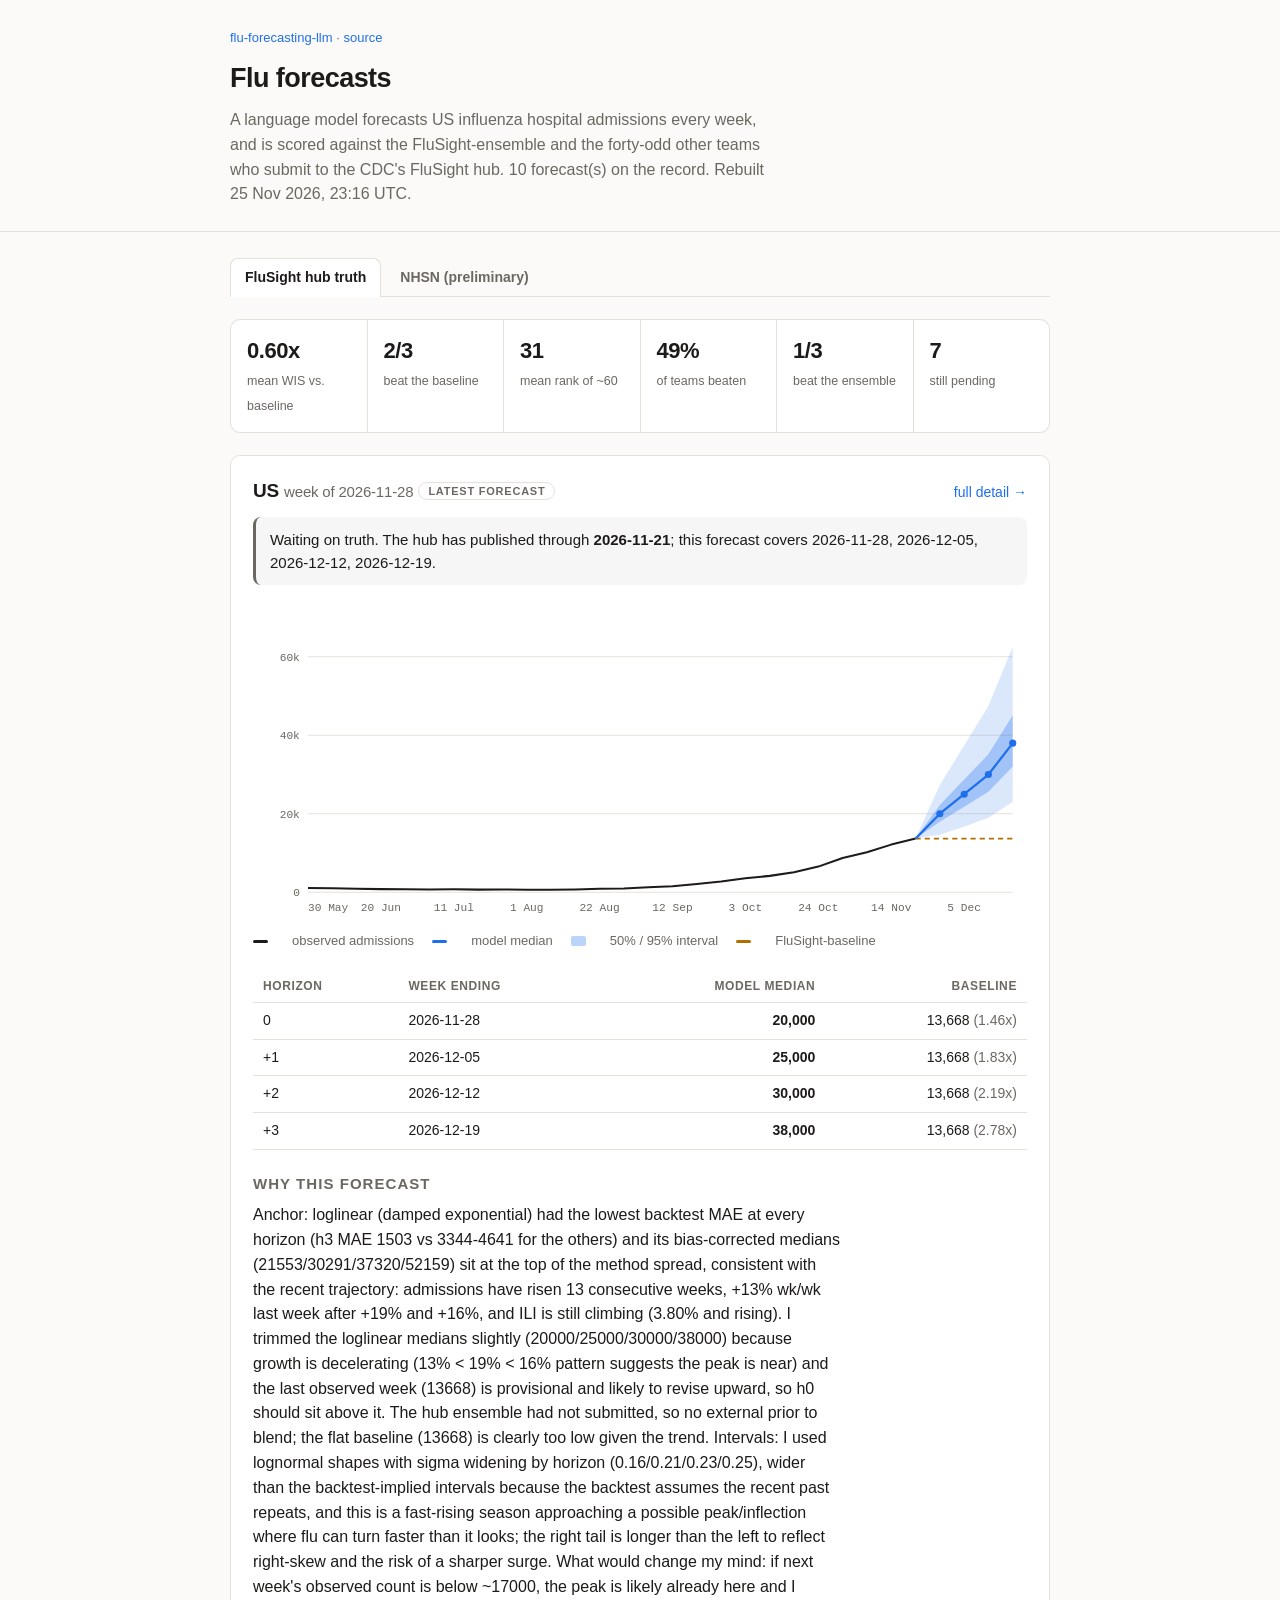
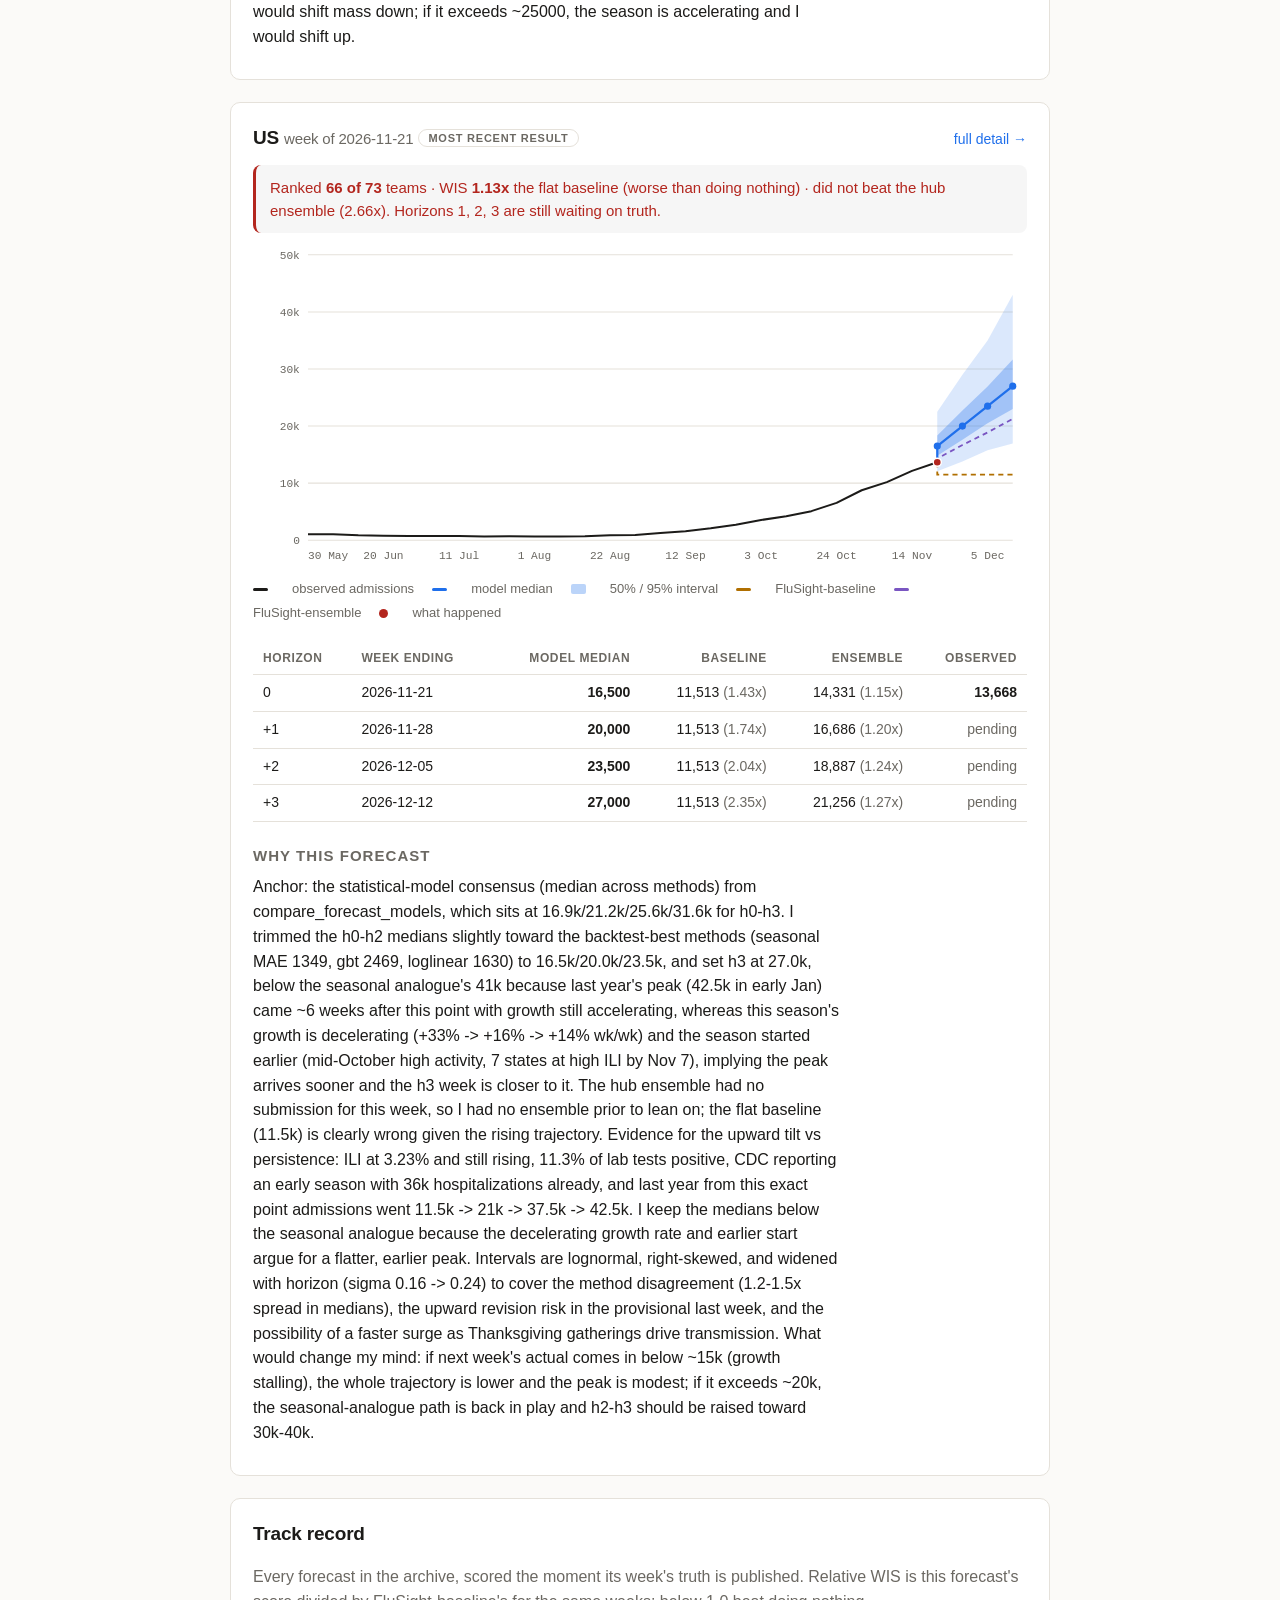
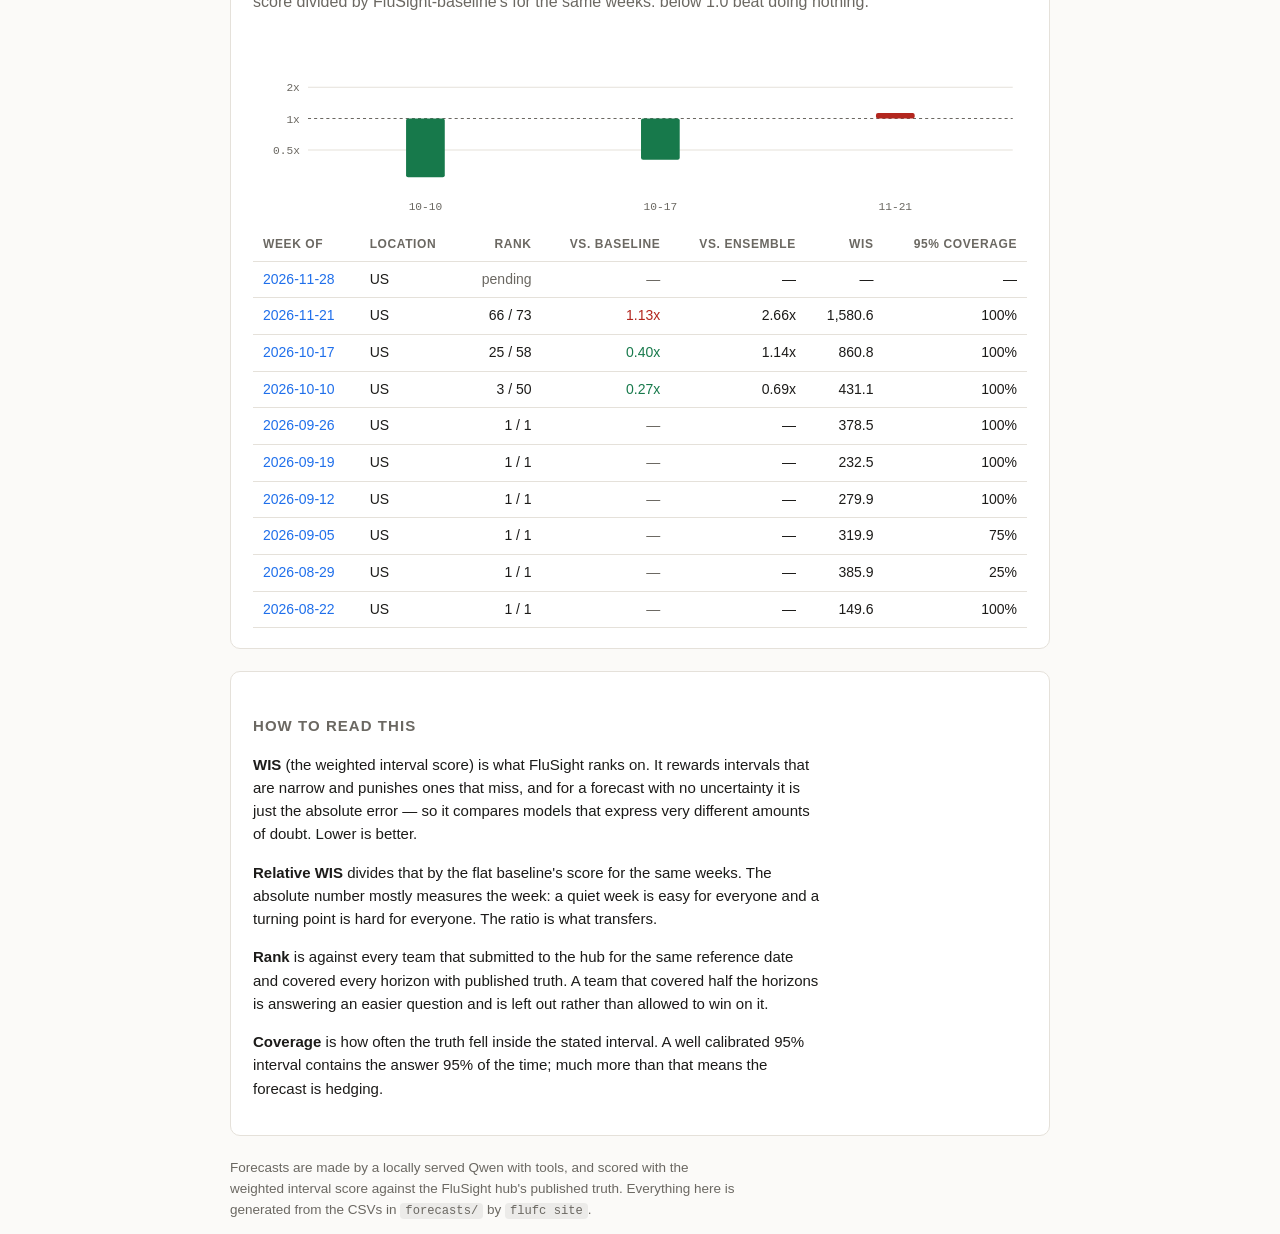
==== commit 80f1cd39: "forecasts: 2026-11-28 US Made by scripts/weekly.sh on gandalf at 20261125-150001." ====
--- a/docs/index.html
+++ b/docs/index.html
@@ -42,7 +42,7 @@
     <p class="crumb"><a href="index.html">flu-forecasting-llm</a>
        &middot; <a href="https://github.com/chasehmathis/flu-forecasting-llm">source</a></p>
     <h1>Flu forecasts</h1>
-    <p class="lede">A language model forecasts US influenza hospital admissions every week, and is scored against the FluSight-ensemble and the forty-odd other teams who submit to the CDC's FluSight hub. 9 forecast(s) on the record. Rebuilt 25 Nov 2026, 21:51 UTC.</p>
+    <p class="lede">A language model forecasts US influenza hospital admissions every week, and is scored against the FluSight-ensemble and the forty-odd other teams who submit to the CDC's FluSight hub. 10 forecast(s) on the record. Rebuilt 25 Nov 2026, 23:16 UTC.</p>
   </div>
 </header>
 <main class="wrap">
@@ -51,13 +51,57 @@
   <a class="tab" role="tab" href="#hub" data-tab="hub">FluSight hub truth</a>
   <a class="tab" role="tab" href="#nhsn" data-tab="nhsn">NHSN (preliminary)</a>
 </nav>
-<div class="pane" id="pane-hub" data-pane="hub"><div class="strip"><div class="stat"><b>0.60x</b><span>mean WIS vs. baseline</span></div><div class="stat"><b>2/3</b><span>beat the baseline</span></div><div class="stat"><b>31</b><span>mean rank of ~60</span></div><div class="stat"><b>49%</b><span>of teams beaten</span></div><div class="stat"><b>1/3</b><span>beat the ensemble</span></div><div class="stat"><b>6</b><span>still pending</span></div></div>
+<div class="pane" id="pane-hub" data-pane="hub"><div class="strip"><div class="stat"><b>0.60x</b><span>mean WIS vs. baseline</span></div><div class="stat"><b>2/3</b><span>beat the baseline</span></div><div class="stat"><b>31</b><span>mean rank of ~60</span></div><div class="stat"><b>49%</b><span>of teams beaten</span></div><div class="stat"><b>1/3</b><span>beat the ensemble</span></div><div class="stat"><b>7</b><span>still pending</span></div></div>
+
+<section class="card">
+  <div class="card-head">
+    <h2>US
+        <span class="muted">week of 2026-11-28</span>
+        <span class="tag">latest forecast</span></h2>
+    <a class="more" href="f/2026-11-28-US.html">full detail &rarr;</a>
+  </div>
+  <p class="status pending">Waiting on truth. The hub has published through <b>2026-11-21</b>; this forecast covers 2026-11-28, 2026-12-05, 2026-12-12, 2026-12-19.</p>
+  <svg viewBox="0 0 760 320" class="chart" role="img" aria-label="US forecast from 2026-11-28">
+<line class="grid" x1="54" y1="286.0" x2="746" y2="286.0"/>
+<text class="axis" x="46" y="290.0" text-anchor="end">0</text>
+<line class="grid" x1="54" y1="208.9" x2="746" y2="208.9"/>
+<text class="axis" x="46" y="212.9" text-anchor="end">20k</text>
+<line class="grid" x1="54" y1="131.8" x2="746" y2="131.8"/>
+<text class="axis" x="46" y="135.8" text-anchor="end">40k</text>
+<line class="grid" x1="54" y1="54.8" x2="746" y2="54.8"/>
+<text class="axis" x="46" y="58.8" text-anchor="end">60k</text>
+<line class="grid" x1="54" y1="-22.3" x2="746" y2="-22.3"/>
+<text class="axis" x="46" y="-18.3" text-anchor="end">80k</text>
+<text class="axis" x="54.0" y="304.0" text-anchor="start">30 May</text>
+<text class="axis" x="125.6" y="304.0" text-anchor="middle">20 Jun</text>
+<text class="axis" x="197.2" y="304.0" text-anchor="middle">11 Jul</text>
+<text class="axis" x="268.8" y="304.0" text-anchor="middle">1 Aug</text>
+<text class="axis" x="340.3" y="304.0" text-anchor="middle">22 Aug</text>
+<text class="axis" x="411.9" y="304.0" text-anchor="middle">12 Sep</text>
+<text class="axis" x="483.5" y="304.0" text-anchor="middle">3 Oct</text>
+<text class="axis" x="555.1" y="304.0" text-anchor="middle">24 Oct</text>
+<text class="axis" x="626.7" y="304.0" text-anchor="middle">14 Nov</text>
+<text class="axis" x="698.3" y="304.0" text-anchor="middle">5 Dec</text>
+<polygon class="band-95" points="650.6,233.3 674.4,180.7 698.3,141.9 722.1,103.1 746.0,44.9 746.0,197.0 722.1,212.9 698.3,221.6 674.4,229.6 650.6,233.3"/>
+<polygon class="band-50" points="650.6,233.3 674.4,200.2 698.3,175.3 722.1,150.6 746.0,112.2 746.0,162.6 722.1,187.2 698.3,202.1 674.4,216.8 650.6,233.3"/>
+<polyline class="line-history" fill="none" points="54.0,281.9 77.9,282.0 101.7,282.6 125.6,282.9 149.4,283.1 173.3,283.2 197.2,283.1 221.0,283.4 244.9,283.3 268.8,283.5 292.6,283.6 316.5,283.3 340.3,282.6 364.2,282.4 388.1,281.1 411.9,280.0 435.8,277.9 459.7,275.5 483.5,272.3 507.4,269.9 531.2,266.3 555.1,260.8 579.0,252.3 602.8,246.7 626.7,239.2 650.6,233.3"/>
+<polyline class="line-other other-0" fill="none" points="650.6,233.3 674.4,233.3 698.3,233.3 722.1,233.3 746.0,233.3"/>
+<polyline class="line-median" fill="none" points="650.6,233.3 674.4,208.9 698.3,189.7 722.1,170.4 746.0,139.6"/>
+<circle class="dot-median" cx="674.4" cy="208.9" r="3.5"/>
+<circle class="dot-median" cx="698.3" cy="189.7" r="3.5"/>
+<circle class="dot-median" cx="722.1" cy="170.4" r="3.5"/>
+<circle class="dot-median" cx="746.0" cy="139.6" r="3.5"/>
+</svg>
+  <p class="legend"><span class="key k-history"></span>observed admissions <span class="key k-median"></span>model median <span class="key k-band"></span>50% / 95% interval <span class="key k-other other-0"></span>FluSight-baseline</p>
+  <div class="scroll"><table class="grid"><thead><tr><th>horizon</th><th>week ending</th><th>model median</th><th>baseline</th></tr></thead><tbody><tr><td>0</td><td>2026-11-28</td><td><b>20,000</b></td><td>13,668 <span class="muted">(1.46x)</span></td></tr><tr><td>+1</td><td>2026-12-05</td><td><b>25,000</b></td><td>13,668 <span class="muted">(1.83x)</span></td></tr><tr><td>+2</td><td>2026-12-12</td><td><b>30,000</b></td><td>13,668 <span class="muted">(2.19x)</span></td></tr><tr><td>+3</td><td>2026-12-19</td><td><b>38,000</b></td><td>13,668 <span class="muted">(2.78x)</span></td></tr></tbody></table></div>
+  <div class="why"><h3>Why this forecast</h3><p>Anchor: loglinear (damped exponential) had the lowest backtest MAE at every horizon (h3 MAE 1503 vs 3344-4641 for the others) and its bias-corrected medians (21553/30291/37320/52159) sit at the top of the method spread, consistent with the recent trajectory: admissions have risen 13 consecutive weeks, +13% wk/wk last week after +19% and +16%, and ILI is still climbing (3.80% and rising). I trimmed the loglinear medians slightly (20000/25000/30000/38000) because growth is decelerating (13% &lt; 19% &lt; 16% pattern suggests the peak is near) and the last observed week (13668) is provisional and likely to revise upward, so h0 should sit above it. The hub ensemble had not submitted, so no external prior to blend; the flat baseline (13668) is clearly too low given the trend. Intervals: I used lognormal shapes with sigma widening by horizon (0.16/0.21/0.23/0.25), wider than the backtest-implied intervals because the backtest assumes the recent past repeats, and this is a fast-rising season approaching a possible peak/inflection where flu can turn faster than it looks; the right tail is longer than the left to reflect right-skew and the risk of a sharper surge. What would change my mind: if next week&#x27;s observed count is below ~17000, the peak is likely already here and I would shift mass down; if it exceeds ~25000, the season is accelerating and I would shift up.</p></div>
+</section>
 
 <section class="card">
   <div class="card-head">
     <h2>US
         <span class="muted">week of 2026-11-21</span>
-        <span class="tag">latest forecast</span></h2>
+        <span class="tag">most recent result</span></h2>
     <a class="more" href="f/2026-11-21-US.html">full detail &rarr;</a>
   </div>
   <p class="status bad">Ranked <b>66 of 73</b> teams &middot; WIS <b>1.13x</b> the flat baseline (worse than doing nothing) &middot; did not beat the hub ensemble (2.66x). Horizons 1, 2, 3 are still waiting on truth.</p>
@@ -124,7 +168,7 @@
     <thead><tr><th>week of</th><th>location</th><th>rank</th>
       <th>vs. baseline</th><th>vs. ensemble</th><th>WIS</th>
       <th>95% coverage</th></tr></thead>
-    <tbody><tr><td><a href="f/2026-11-21-US.html">2026-11-21</a></td><td>US</td><td>66 / 73</td><td><span class="bad">1.13x</span></td><td>2.66x</td><td>1,580.6</td><td>100%</td></tr><tr><td><a href="f/2026-10-17-US.html">2026-10-17</a></td><td>US</td><td>25 / 58</td><td><span class="good">0.40x</span></td><td>1.14x</td><td>860.8</td><td>100%</td></tr><tr><td><a href="f/2026-10-10-US.html">2026-10-10</a></td><td>US</td><td>3 / 50</td><td><span class="good">0.27x</span></td><td>0.69x</td><td>431.1</td><td>100%</td></tr><tr><td><a href="f/2026-09-26-US.html">2026-09-26</a></td><td>US</td><td>1 / 1</td><td><span class="muted">&mdash;</span></td><td>&mdash;</td><td>378.5</td><td>100%</td></tr><tr><td><a href="f/2026-09-19-US.html">2026-09-19</a></td><td>US</td><td>1 / 1</td><td><span class="muted">&mdash;</span></td><td>&mdash;</td><td>232.5</td><td>100%</td></tr><tr><td><a href="f/2026-09-12-US.html">2026-09-12</a></td><td>US</td><td>1 / 1</td><td><span class="muted">&mdash;</span></td><td>&mdash;</td><td>279.9</td><td>100%</td></tr><tr><td><a href="f/2026-09-05-US.html">2026-09-05</a></td><td>US</td><td>1 / 1</td><td><span class="muted">&mdash;</span></td><td>&mdash;</td><td>319.9</td><td>75%</td></tr><tr><td><a href="f/2026-08-29-US.html">2026-08-29</a></td><td>US</td><td>1 / 1</td><td><span class="muted">&mdash;</span></td><td>&mdash;</td><td>385.9</td><td>25%</td></tr><tr><td><a href="f/2026-08-22-US.html">2026-08-22</a></td><td>US</td><td>1 / 1</td><td><span class="muted">&mdash;</span></td><td>&mdash;</td><td>149.6</td><td>100%</td></tr></tbody></table></div>
+    <tbody><tr><td><a href="f/2026-11-28-US.html">2026-11-28</a></td><td>US</td><td><span class="muted">pending</span></td><td><span class="muted">&mdash;</span></td><td>&mdash;</td><td>&mdash;</td><td>&mdash;</td></tr><tr><td><a href="f/2026-11-21-US.html">2026-11-21</a></td><td>US</td><td>66 / 73</td><td><span class="bad">1.13x</span></td><td>2.66x</td><td>1,580.6</td><td>100%</td></tr><tr><td><a href="f/2026-10-17-US.html">2026-10-17</a></td><td>US</td><td>25 / 58</td><td><span class="good">0.40x</span></td><td>1.14x</td><td>860.8</td><td>100%</td></tr><tr><td><a href="f/2026-10-10-US.html">2026-10-10</a></td><td>US</td><td>3 / 50</td><td><span class="good">0.27x</span></td><td>0.69x</td><td>431.1</td><td>100%</td></tr><tr><td><a href="f/2026-09-26-US.html">2026-09-26</a></td><td>US</td><td>1 / 1</td><td><span class="muted">&mdash;</span></td><td>&mdash;</td><td>378.5</td><td>100%</td></tr><tr><td><a href="f/2026-09-19-US.html">2026-09-19</a></td><td>US</td><td>1 / 1</td><td><span class="muted">&mdash;</span></td><td>&mdash;</td><td>232.5</td><td>100%</td></tr><tr><td><a href="f/2026-09-12-US.html">2026-09-12</a></td><td>US</td><td>1 / 1</td><td><span class="muted">&mdash;</span></td><td>&mdash;</td><td>279.9</td><td>100%</td></tr><tr><td><a href="f/2026-09-05-US.html">2026-09-05</a></td><td>US</td><td>1 / 1</td><td><span class="muted">&mdash;</span></td><td>&mdash;</td><td>319.9</td><td>75%</td></tr><tr><td><a href="f/2026-08-29-US.html">2026-08-29</a></td><td>US</td><td>1 / 1</td><td><span class="muted">&mdash;</span></td><td>&mdash;</td><td>385.9</td><td>25%</td></tr><tr><td><a href="f/2026-08-22-US.html">2026-08-22</a></td><td>US</td><td>1 / 1</td><td><span class="muted">&mdash;</span></td><td>&mdash;</td><td>149.6</td><td>100%</td></tr></tbody></table></div>
 </section></div>
 <div class="pane" id="pane-nhsn" data-pane="nhsn">
 <p class="status pending">Testing numbers. Scored against the latest NHSN
@@ -133,53 +177,49 @@
    to rank against, so &ldquo;vs. flat&rdquo; is a flat baseline built here
    from the last NHSN week before each reference date &mdash; not
    FluSight-baseline. The hub tab is the official record.</p>
-<div class="strip"><div class="stat"><b>33/36</b><span>horizons with NHSN data</span></div><div class="stat"><b>427.3</b><span>mean WIS</span></div><div class="stat"><b>0.67x</b><span>mean WIS vs. flat</span></div><div class="stat"><b>7/9</b><span>beat the flat baseline</span></div><div class="stat"><b>58%</b><span>50% coverage</span></div><div class="stat"><b>85%</b><span>95% coverage</span></div></div>
+<div class="strip"><div class="stat"><b>33/40</b><span>horizons with NHSN data</span></div><div class="stat"><b>427.3</b><span>mean WIS</span></div><div class="stat"><b>0.67x</b><span>mean WIS vs. flat</span></div><div class="stat"><b>7/9</b><span>beat the flat baseline</span></div><div class="stat"><b>58%</b><span>50% coverage</span></div><div class="stat"><b>85%</b><span>95% coverage</span></div></div>
 
 <section class="card">
   <div class="card-head">
     <h2>US
-        <span class="muted">week of 2026-11-21</span>
+        <span class="muted">week of 2026-11-28</span>
         <span class="tag">latest forecast</span></h2>
-    <a class="more" href="f/2026-11-21-US.html#nhsn">full detail &rarr;</a>
-  </div>
-  <p class="status bad"><b>1 of 4</b> horizons have NHSN data &middot; WIS <b>1,580.6</b> &middot; <b>1.44x</b> the flat baseline's WIS (worse) &middot; 95% interval coverage 100%.</p>
-  <svg viewBox="0 0 760 320" class="chart" role="img" aria-label="US forecast from 2026-11-21">
+    <a class="more" href="f/2026-11-28-US.html#nhsn">full detail &rarr;</a>
+  </div>
+  <p class="status pending">NHSN has published through <b>2026-11-21</b>; this forecast covers 2026-11-28, 2026-12-05, 2026-12-12, 2026-12-19.</p>
+  <svg viewBox="0 0 760 320" class="chart" role="img" aria-label="US forecast from 2026-11-28">
 <line class="grid" x1="54" y1="286.0" x2="746" y2="286.0"/>
 <text class="axis" x="46" y="290.0" text-anchor="end">0</text>
-<line class="grid" x1="54" y1="229.9" x2="746" y2="229.9"/>
-<text class="axis" x="46" y="233.9" text-anchor="end">10k</text>
-<line class="grid" x1="54" y1="173.9" x2="746" y2="173.9"/>
-<text class="axis" x="46" y="177.9" text-anchor="end">20k</text>
-<line class="grid" x1="54" y1="117.8" x2="746" y2="117.8"/>
-<text class="axis" x="46" y="121.8" text-anchor="end">30k</text>
-<line class="grid" x1="54" y1="61.8" x2="746" y2="61.8"/>
-<text class="axis" x="46" y="65.8" text-anchor="end">40k</text>
-<line class="grid" x1="54" y1="5.7" x2="746" y2="5.7"/>
-<text class="axis" x="46" y="9.7" text-anchor="end">50k</text>
+<line class="grid" x1="54" y1="208.9" x2="746" y2="208.9"/>
+<text class="axis" x="46" y="212.9" text-anchor="end">20k</text>
+<line class="grid" x1="54" y1="131.8" x2="746" y2="131.8"/>
+<text class="axis" x="46" y="135.8" text-anchor="end">40k</text>
+<line class="grid" x1="54" y1="54.8" x2="746" y2="54.8"/>
+<text class="axis" x="46" y="58.8" text-anchor="end">60k</text>
+<line class="grid" x1="54" y1="-22.3" x2="746" y2="-22.3"/>
+<text class="axis" x="46" y="-18.3" text-anchor="end">80k</text>
 <text class="axis" x="54.0" y="304.0" text-anchor="start">30 May</text>
-<text class="axis" x="128.1" y="304.0" text-anchor="middle">20 Jun</text>
-<text class="axis" x="202.3" y="304.0" text-anchor="middle">11 Jul</text>
-<text class="axis" x="276.4" y="304.0" text-anchor="middle">1 Aug</text>
-<text class="axis" x="350.6" y="304.0" text-anchor="middle">22 Aug</text>
-<text class="axis" x="424.7" y="304.0" text-anchor="middle">12 Sep</text>
-<text class="axis" x="498.9" y="304.0" text-anchor="middle">3 Oct</text>
-<text class="axis" x="573.0" y="304.0" text-anchor="middle">24 Oct</text>
-<text class="axis" x="647.1" y="304.0" text-anchor="middle">14 Nov</text>
-<text class="axis" x="721.3" y="304.0" text-anchor="middle">5 Dec</text>
-<polygon class="band-95" points="671.9,209.4 671.9,159.9 696.6,123.4 721.3,89.8 746.0,44.9 746.0,191.0 721.3,197.6 696.6,208.7 671.9,218.2 671.9,209.4"/>
-<polygon class="band-50" points="671.9,209.4 671.9,183.1 696.6,158.6 721.3,134.9 746.0,108.4 746.0,157.0 721.3,171.1 696.6,187.3 671.9,202.9 671.9,209.4"/>
-<polyline class="line-history" fill="none" points="54.0,280.0 78.7,280.1 103.4,281.1 128.1,281.5 152.9,281.8 177.6,281.9 202.3,281.8 227.0,282.2 251.7,282.1 276.4,282.3 301.1,282.4 325.9,282.1 350.6,281.1 375.3,280.8 400.0,278.9 424.7,277.2 449.4,274.3 474.1,270.8 498.9,266.1 523.6,262.5 548.3,257.4 573.0,249.3 597.7,236.9 622.4,228.9 647.1,217.9 671.9,209.4"/>
-<polyline class="line-other other-0" fill="none" points="671.9,209.4 671.9,221.5 696.6,221.5 721.3,221.5 746.0,221.5"/>
-<polyline class="line-other other-1" fill="none" points="671.9,209.4 671.9,205.7 696.6,192.5 721.3,180.1 746.0,166.8"/>
-<polyline class="line-median" fill="none" points="671.9,209.4 671.9,193.5 696.6,173.9 721.3,154.3 746.0,134.7"/>
-<circle class="dot-median" cx="671.9" cy="193.5" r="3.5"/>
-<circle class="dot-median" cx="696.6" cy="173.9" r="3.5"/>
-<circle class="dot-median" cx="721.3" cy="154.3" r="3.5"/>
-<circle class="dot-median" cx="746.0" cy="134.7" r="3.5"/>
-<circle class="dot-observed" cx="671.9" cy="209.4" r="4"/>
-</svg>
-  <p class="legend"><span class="key k-history"></span>observed admissions <span class="key k-median"></span>model median <span class="key k-band"></span>50% / 95% interval <span class="key k-other other-0"></span>FluSight-baseline <span class="key k-other other-1"></span>FluSight-ensemble <span class="key k-truth"></span>what happened</p>
-  <div class="scroll"><table class="grid"><thead><tr><th>horizon</th><th>week ending</th><th>model median</th><th>NHSN</th><th>WIS</th><th>abs error</th><th>in 50%</th><th>in 95%</th></tr></thead><tbody><tr><td>0</td><td>2026-11-21</td><td><b>16,500</b></td><td><b>13,668</b></td><td>1,580.6</td><td>2,832</td><td><span class="bad">no</span></td><td><span class="good">yes</span></td></tr><tr><td>+1</td><td>2026-11-28</td><td><b>20,000</b></td><td><span class="muted">pending</span></td><td>&mdash;</td><td>&mdash;</td><td>&mdash;</td><td>&mdash;</td></tr><tr><td>+2</td><td>2026-12-05</td><td><b>23,500</b></td><td><span class="muted">pending</span></td><td>&mdash;</td><td>&mdash;</td><td>&mdash;</td><td>&mdash;</td></tr><tr><td>+3</td><td>2026-12-12</td><td><b>27,000</b></td><td><span class="muted">pending</span></td><td>&mdash;</td><td>&mdash;</td><td>&mdash;</td><td>&mdash;</td></tr></tbody></table></div>
+<text class="axis" x="125.6" y="304.0" text-anchor="middle">20 Jun</text>
+<text class="axis" x="197.2" y="304.0" text-anchor="middle">11 Jul</text>
+<text class="axis" x="268.8" y="304.0" text-anchor="middle">1 Aug</text>
+<text class="axis" x="340.3" y="304.0" text-anchor="middle">22 Aug</text>
+<text class="axis" x="411.9" y="304.0" text-anchor="middle">12 Sep</text>
+<text class="axis" x="483.5" y="304.0" text-anchor="middle">3 Oct</text>
+<text class="axis" x="555.1" y="304.0" text-anchor="middle">24 Oct</text>
+<text class="axis" x="626.7" y="304.0" text-anchor="middle">14 Nov</text>
+<text class="axis" x="698.3" y="304.0" text-anchor="middle">5 Dec</text>
+<polygon class="band-95" points="650.6,233.3 674.4,180.7 698.3,141.9 722.1,103.1 746.0,44.9 746.0,197.0 722.1,212.9 698.3,221.6 674.4,229.6 650.6,233.3"/>
+<polygon class="band-50" points="650.6,233.3 674.4,200.2 698.3,175.3 722.1,150.6 746.0,112.2 746.0,162.6 722.1,187.2 698.3,202.1 674.4,216.8 650.6,233.3"/>
+<polyline class="line-history" fill="none" points="54.0,281.9 77.9,282.0 101.7,282.6 125.6,282.9 149.4,283.1 173.3,283.2 197.2,283.1 221.0,283.4 244.9,283.3 268.8,283.5 292.6,283.6 316.5,283.3 340.3,282.6 364.2,282.4 388.1,281.1 411.9,280.0 435.8,277.9 459.7,275.5 483.5,272.3 507.4,269.9 531.2,266.3 555.1,260.8 579.0,252.3 602.8,246.7 626.7,239.2 650.6,233.3"/>
+<polyline class="line-other other-0" fill="none" points="650.6,233.3 674.4,233.3 698.3,233.3 722.1,233.3 746.0,233.3"/>
+<polyline class="line-median" fill="none" points="650.6,233.3 674.4,208.9 698.3,189.7 722.1,170.4 746.0,139.6"/>
+<circle class="dot-median" cx="674.4" cy="208.9" r="3.5"/>
+<circle class="dot-median" cx="698.3" cy="189.7" r="3.5"/>
+<circle class="dot-median" cx="722.1" cy="170.4" r="3.5"/>
+<circle class="dot-median" cx="746.0" cy="139.6" r="3.5"/>
+</svg>
+  <p class="legend"><span class="key k-history"></span>observed admissions <span class="key k-median"></span>model median <span class="key k-band"></span>50% / 95% interval <span class="key k-other other-0"></span>FluSight-baseline</p>
+  <div class="scroll"><table class="grid"><thead><tr><th>horizon</th><th>week ending</th><th>model median</th><th>NHSN</th><th>WIS</th><th>abs error</th><th>in 50%</th><th>in 95%</th></tr></thead><tbody><tr><td>0</td><td>2026-11-28</td><td><b>20,000</b></td><td><span class="muted">pending</span></td><td>&mdash;</td><td>&mdash;</td><td>&mdash;</td><td>&mdash;</td></tr><tr><td>+1</td><td>2026-12-05</td><td><b>25,000</b></td><td><span class="muted">pending</span></td><td>&mdash;</td><td>&mdash;</td><td>&mdash;</td><td>&mdash;</td></tr><tr><td>+2</td><td>2026-12-12</td><td><b>30,000</b></td><td><span class="muted">pending</span></td><td>&mdash;</td><td>&mdash;</td><td>&mdash;</td><td>&mdash;</td></tr><tr><td>+3</td><td>2026-12-19</td><td><b>38,000</b></td><td><span class="muted">pending</span></td><td>&mdash;</td><td>&mdash;</td><td>&mdash;</td><td>&mdash;</td></tr></tbody></table></div>
 </section>
 
 <section class="card">
@@ -190,7 +230,7 @@
     <thead><tr><th>week of</th><th>location</th><th>horizons</th>
       <th>WIS</th><th>vs. flat</th><th>MAE</th><th>50%</th>
       <th>95%</th></tr></thead>
-    <tbody><tr><td><a href="f/2026-11-21-US.html#nhsn">2026-11-21</a></td><td>US</td><td>1 / 4</td><td>1,580.6</td><td><span class="bad">1.44x</span></td><td>2,832</td><td>0%</td><td>100%</td></tr><tr><td><a href="f/2026-10-17-US.html#nhsn">2026-10-17</a></td><td>US</td><td>4 / 4</td><td>855.7</td><td><span class="good">0.47x</span></td><td>576</td><td>100%</td><td>100%</td></tr><tr><td><a href="f/2026-10-10-US.html#nhsn">2026-10-10</a></td><td>US</td><td>4 / 4</td><td>438.1</td><td><span class="good">0.32x</span></td><td>273</td><td>100%</td><td>100%</td></tr><tr><td><a href="f/2026-09-26-US.html#nhsn">2026-09-26</a></td><td>US</td><td>4 / 4</td><td>361.8</td><td><span class="good">0.39x</span></td><td>561</td><td>75%</td><td>100%</td></tr><tr><td><a href="f/2026-09-19-US.html#nhsn">2026-09-19</a></td><td>US</td><td>4 / 4</td><td>240.3</td><td><span class="good">0.29x</span></td><td>283</td><td>100%</td><td>100%</td></tr><tr><td><a href="f/2026-09-12-US.html#nhsn">2026-09-12</a></td><td>US</td><td>4 / 4</td><td>306.3</td><td><span class="good">0.47x</span></td><td>566</td><td>50%</td><td>100%</td></tr><tr><td><a href="f/2026-09-05-US.html#nhsn">2026-09-05</a></td><td>US</td><td>4 / 4</td><td>354.1</td><td><span class="good">0.66x</span></td><td>562</td><td>0%</td><td>75%</td></tr><tr><td><a href="f/2026-08-29-US.html#nhsn">2026-08-29</a></td><td>US</td><td>4 / 4</td><td>412.0</td><td><span class="bad">1.31x</span></td><td>523</td><td>25%</td><td>25%</td></tr><tr><td><a href="f/2026-08-22-US.html#nhsn">2026-08-22</a></td><td>US</td><td>4 / 4</td><td>161.8</td><td><span class="good">0.67x</span></td><td>266</td><td>25%</td><td>75%</td></tr></tbody></table></div>
+    <tbody><tr><td><a href="f/2026-11-28-US.html#nhsn">2026-11-28</a></td><td>US</td><td>0 / 4</td><td>&mdash;</td><td><span class="muted">&mdash;</span></td><td>&mdash;</td><td>&mdash;</td><td>&mdash;</td></tr><tr><td><a href="f/2026-11-21-US.html#nhsn">2026-11-21</a></td><td>US</td><td>1 / 4</td><td>1,580.6</td><td><span class="bad">1.44x</span></td><td>2,832</td><td>0%</td><td>100%</td></tr><tr><td><a href="f/2026-10-17-US.html#nhsn">2026-10-17</a></td><td>US</td><td>4 / 4</td><td>855.7</td><td><span class="good">0.47x</span></td><td>576</td><td>100%</td><td>100%</td></tr><tr><td><a href="f/2026-10-10-US.html#nhsn">2026-10-10</a></td><td>US</td><td>4 / 4</td><td>438.1</td><td><span class="good">0.32x</span></td><td>273</td><td>100%</td><td>100%</td></tr><tr><td><a href="f/2026-09-26-US.html#nhsn">2026-09-26</a></td><td>US</td><td>4 / 4</td><td>361.8</td><td><span class="good">0.39x</span></td><td>561</td><td>75%</td><td>100%</td></tr><tr><td><a href="f/2026-09-19-US.html#nhsn">2026-09-19</a></td><td>US</td><td>4 / 4</td><td>240.3</td><td><span class="good">0.29x</span></td><td>283</td><td>100%</td><td>100%</td></tr><tr><td><a href="f/2026-09-12-US.html#nhsn">2026-09-12</a></td><td>US</td><td>4 / 4</td><td>306.3</td><td><span class="good">0.47x</span></td><td>566</td><td>50%</td><td>100%</td></tr><tr><td><a href="f/2026-09-05-US.html#nhsn">2026-09-05</a></td><td>US</td><td>4 / 4</td><td>354.1</td><td><span class="good">0.66x</span></td><td>562</td><td>0%</td><td>75%</td></tr><tr><td><a href="f/2026-08-29-US.html#nhsn">2026-08-29</a></td><td>US</td><td>4 / 4</td><td>412.0</td><td><span class="bad">1.31x</span></td><td>523</td><td>25%</td><td>25%</td></tr><tr><td><a href="f/2026-08-22-US.html#nhsn">2026-08-22</a></td><td>US</td><td>4 / 4</td><td>161.8</td><td><span class="good">0.67x</span></td><td>266</td><td>25%</td><td>75%</td></tr></tbody></table></div>
 </section></div>
 
 <section class="card note">
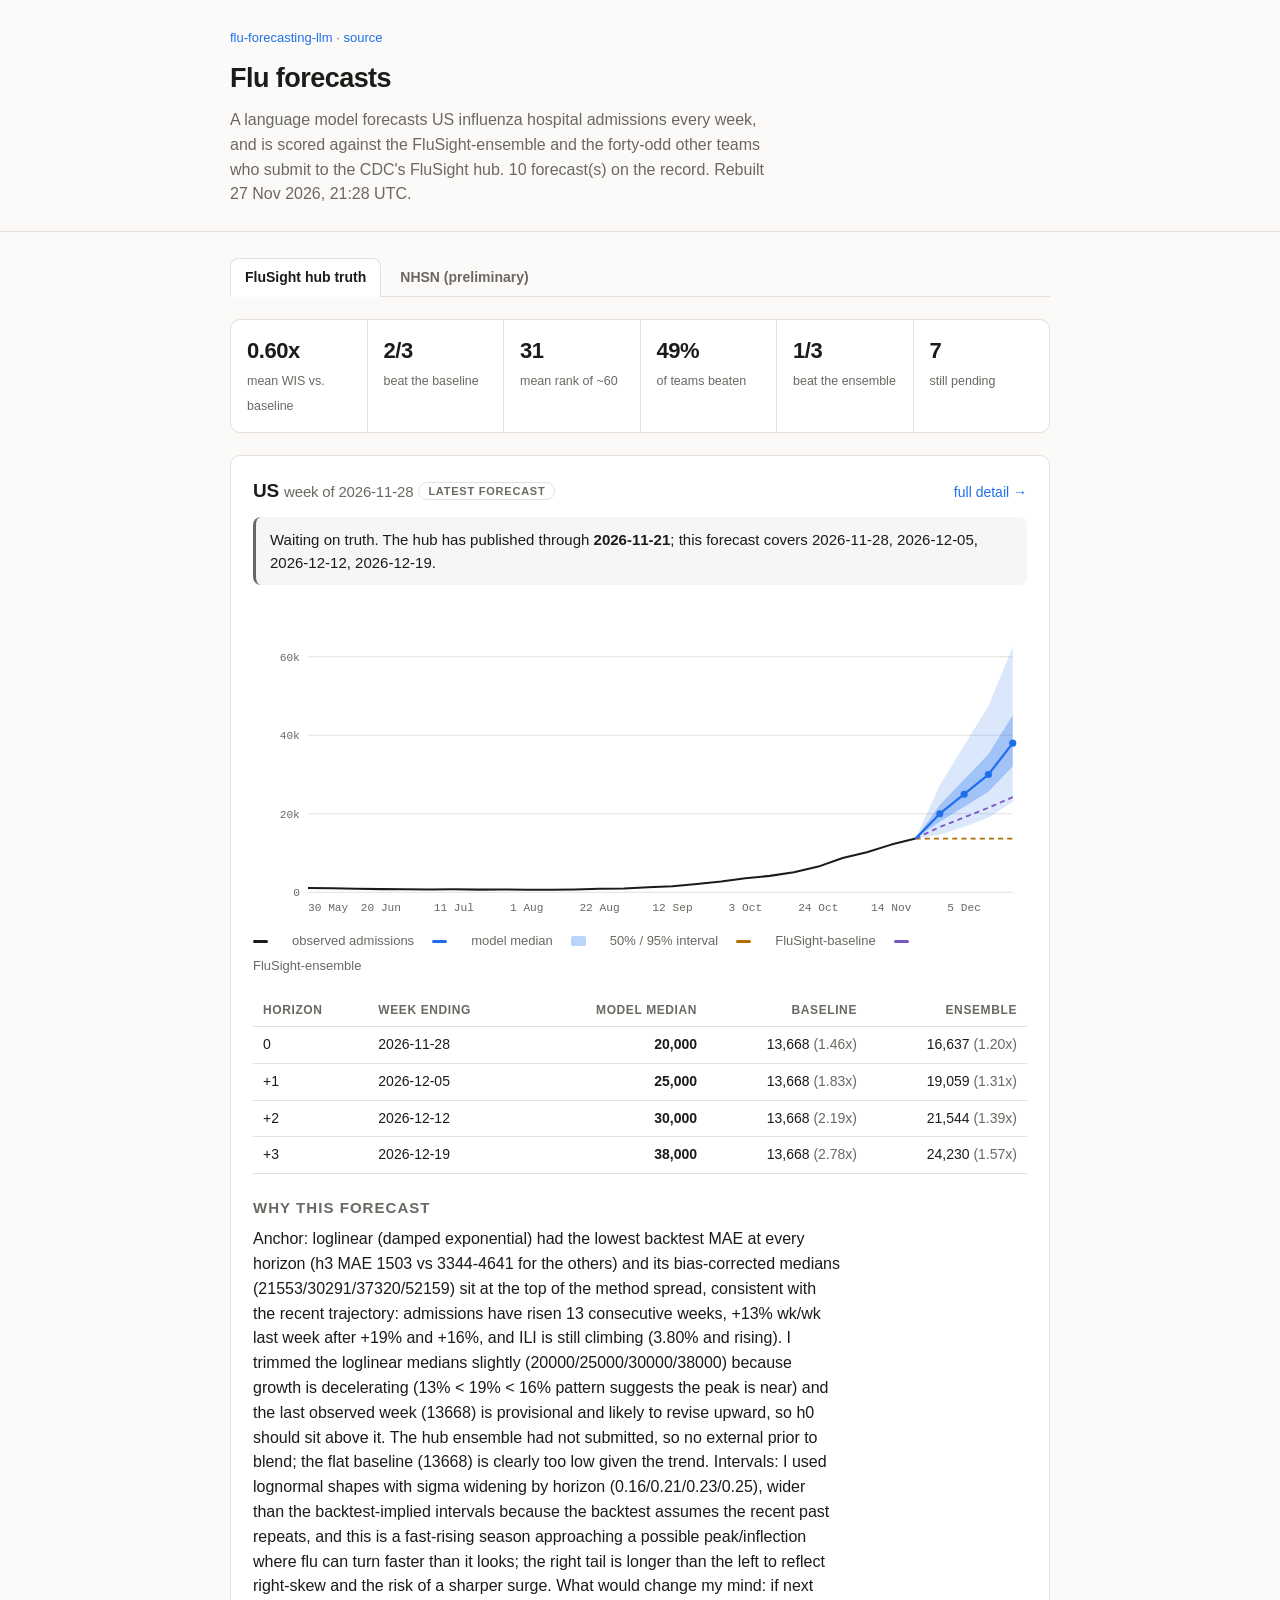
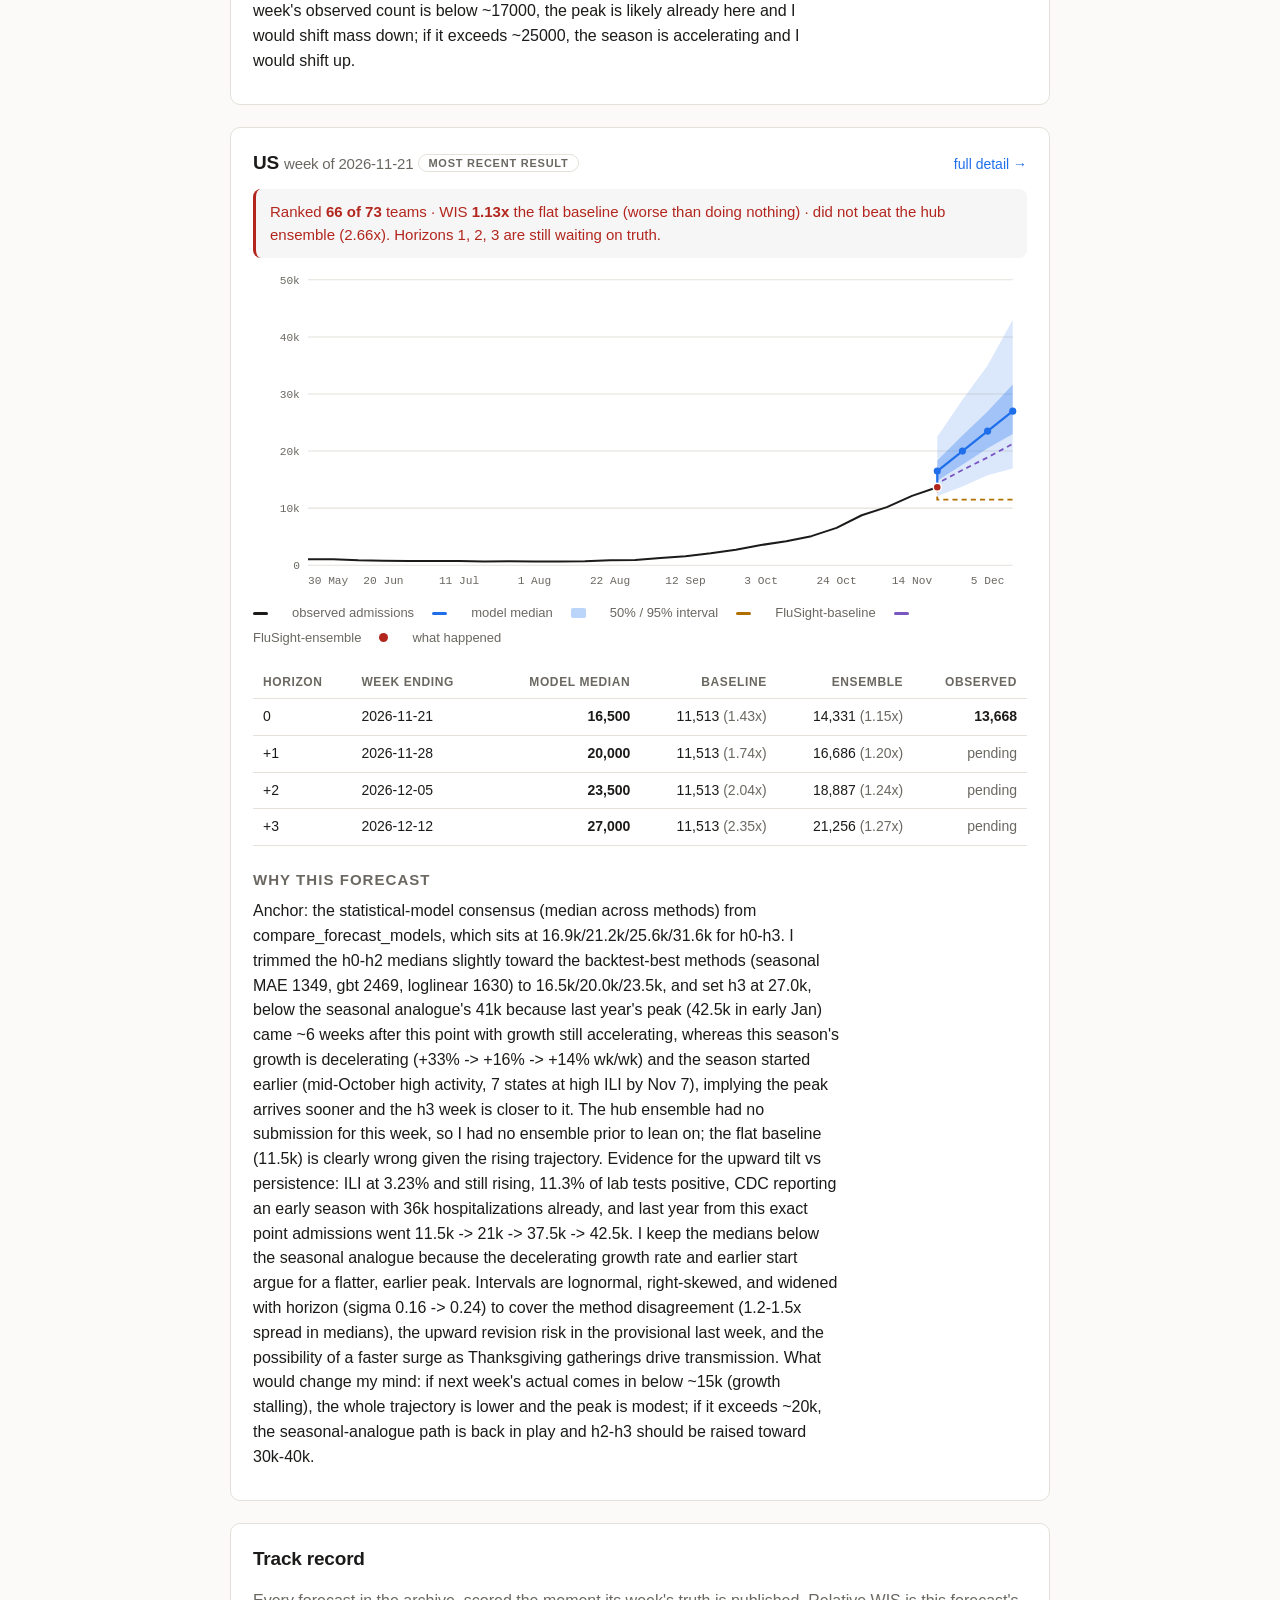
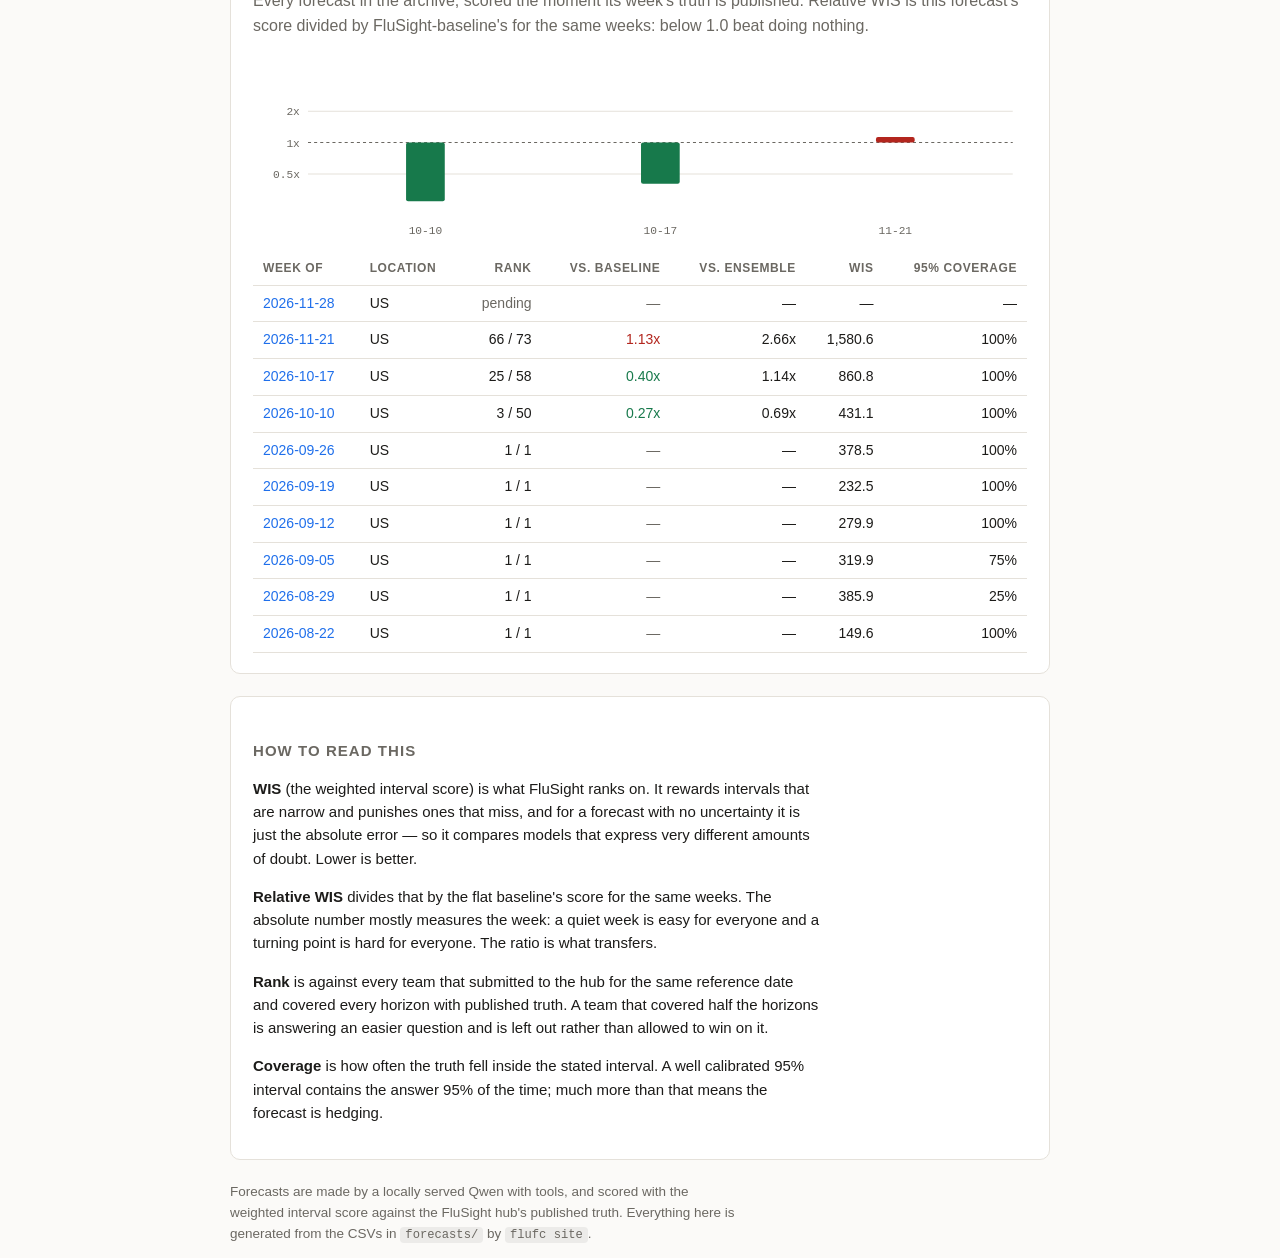
==== commit 0ba667ae: "site: refresh standings 2026-11-27" ====
--- a/docs/index.html
+++ b/docs/index.html
@@ -42,7 +42,7 @@
     <p class="crumb"><a href="index.html">flu-forecasting-llm</a>
        &middot; <a href="https://github.com/chasehmathis/flu-forecasting-llm">source</a></p>
     <h1>Flu forecasts</h1>
-    <p class="lede">A language model forecasts US influenza hospital admissions every week, and is scored against the FluSight-ensemble and the forty-odd other teams who submit to the CDC's FluSight hub. 10 forecast(s) on the record. Rebuilt 25 Nov 2026, 23:16 UTC.</p>
+    <p class="lede">A language model forecasts US influenza hospital admissions every week, and is scored against the FluSight-ensemble and the forty-odd other teams who submit to the CDC's FluSight hub. 10 forecast(s) on the record. Rebuilt 27 Nov 2026, 21:28 UTC.</p>
   </div>
 </header>
 <main class="wrap">
@@ -86,14 +86,15 @@
 <polygon class="band-50" points="650.6,233.3 674.4,200.2 698.3,175.3 722.1,150.6 746.0,112.2 746.0,162.6 722.1,187.2 698.3,202.1 674.4,216.8 650.6,233.3"/>
 <polyline class="line-history" fill="none" points="54.0,281.9 77.9,282.0 101.7,282.6 125.6,282.9 149.4,283.1 173.3,283.2 197.2,283.1 221.0,283.4 244.9,283.3 268.8,283.5 292.6,283.6 316.5,283.3 340.3,282.6 364.2,282.4 388.1,281.1 411.9,280.0 435.8,277.9 459.7,275.5 483.5,272.3 507.4,269.9 531.2,266.3 555.1,260.8 579.0,252.3 602.8,246.7 626.7,239.2 650.6,233.3"/>
 <polyline class="line-other other-0" fill="none" points="650.6,233.3 674.4,233.3 698.3,233.3 722.1,233.3 746.0,233.3"/>
+<polyline class="line-other other-1" fill="none" points="650.6,233.3 674.4,221.9 698.3,212.5 722.1,203.0 746.0,192.6"/>
 <polyline class="line-median" fill="none" points="650.6,233.3 674.4,208.9 698.3,189.7 722.1,170.4 746.0,139.6"/>
 <circle class="dot-median" cx="674.4" cy="208.9" r="3.5"/>
 <circle class="dot-median" cx="698.3" cy="189.7" r="3.5"/>
 <circle class="dot-median" cx="722.1" cy="170.4" r="3.5"/>
 <circle class="dot-median" cx="746.0" cy="139.6" r="3.5"/>
 </svg>
-  <p class="legend"><span class="key k-history"></span>observed admissions <span class="key k-median"></span>model median <span class="key k-band"></span>50% / 95% interval <span class="key k-other other-0"></span>FluSight-baseline</p>
-  <div class="scroll"><table class="grid"><thead><tr><th>horizon</th><th>week ending</th><th>model median</th><th>baseline</th></tr></thead><tbody><tr><td>0</td><td>2026-11-28</td><td><b>20,000</b></td><td>13,668 <span class="muted">(1.46x)</span></td></tr><tr><td>+1</td><td>2026-12-05</td><td><b>25,000</b></td><td>13,668 <span class="muted">(1.83x)</span></td></tr><tr><td>+2</td><td>2026-12-12</td><td><b>30,000</b></td><td>13,668 <span class="muted">(2.19x)</span></td></tr><tr><td>+3</td><td>2026-12-19</td><td><b>38,000</b></td><td>13,668 <span class="muted">(2.78x)</span></td></tr></tbody></table></div>
+  <p class="legend"><span class="key k-history"></span>observed admissions <span class="key k-median"></span>model median <span class="key k-band"></span>50% / 95% interval <span class="key k-other other-0"></span>FluSight-baseline <span class="key k-other other-1"></span>FluSight-ensemble</p>
+  <div class="scroll"><table class="grid"><thead><tr><th>horizon</th><th>week ending</th><th>model median</th><th>baseline</th><th>ensemble</th></tr></thead><tbody><tr><td>0</td><td>2026-11-28</td><td><b>20,000</b></td><td>13,668 <span class="muted">(1.46x)</span></td><td>16,637 <span class="muted">(1.20x)</span></td></tr><tr><td>+1</td><td>2026-12-05</td><td><b>25,000</b></td><td>13,668 <span class="muted">(1.83x)</span></td><td>19,059 <span class="muted">(1.31x)</span></td></tr><tr><td>+2</td><td>2026-12-12</td><td><b>30,000</b></td><td>13,668 <span class="muted">(2.19x)</span></td><td>21,544 <span class="muted">(1.39x)</span></td></tr><tr><td>+3</td><td>2026-12-19</td><td><b>38,000</b></td><td>13,668 <span class="muted">(2.78x)</span></td><td>24,230 <span class="muted">(1.57x)</span></td></tr></tbody></table></div>
   <div class="why"><h3>Why this forecast</h3><p>Anchor: loglinear (damped exponential) had the lowest backtest MAE at every horizon (h3 MAE 1503 vs 3344-4641 for the others) and its bias-corrected medians (21553/30291/37320/52159) sit at the top of the method spread, consistent with the recent trajectory: admissions have risen 13 consecutive weeks, +13% wk/wk last week after +19% and +16%, and ILI is still climbing (3.80% and rising). I trimmed the loglinear medians slightly (20000/25000/30000/38000) because growth is decelerating (13% &lt; 19% &lt; 16% pattern suggests the peak is near) and the last observed week (13668) is provisional and likely to revise upward, so h0 should sit above it. The hub ensemble had not submitted, so no external prior to blend; the flat baseline (13668) is clearly too low given the trend. Intervals: I used lognormal shapes with sigma widening by horizon (0.16/0.21/0.23/0.25), wider than the backtest-implied intervals because the backtest assumes the recent past repeats, and this is a fast-rising season approaching a possible peak/inflection where flu can turn faster than it looks; the right tail is longer than the left to reflect right-skew and the risk of a sharper surge. What would change my mind: if next week&#x27;s observed count is below ~17000, the peak is likely already here and I would shift mass down; if it exceeds ~25000, the season is accelerating and I would shift up.</p></div>
 </section>
 
@@ -212,13 +213,14 @@
 <polygon class="band-50" points="650.6,233.3 674.4,200.2 698.3,175.3 722.1,150.6 746.0,112.2 746.0,162.6 722.1,187.2 698.3,202.1 674.4,216.8 650.6,233.3"/>
 <polyline class="line-history" fill="none" points="54.0,281.9 77.9,282.0 101.7,282.6 125.6,282.9 149.4,283.1 173.3,283.2 197.2,283.1 221.0,283.4 244.9,283.3 268.8,283.5 292.6,283.6 316.5,283.3 340.3,282.6 364.2,282.4 388.1,281.1 411.9,280.0 435.8,277.9 459.7,275.5 483.5,272.3 507.4,269.9 531.2,266.3 555.1,260.8 579.0,252.3 602.8,246.7 626.7,239.2 650.6,233.3"/>
 <polyline class="line-other other-0" fill="none" points="650.6,233.3 674.4,233.3 698.3,233.3 722.1,233.3 746.0,233.3"/>
+<polyline class="line-other other-1" fill="none" points="650.6,233.3 674.4,221.9 698.3,212.5 722.1,203.0 746.0,192.6"/>
 <polyline class="line-median" fill="none" points="650.6,233.3 674.4,208.9 698.3,189.7 722.1,170.4 746.0,139.6"/>
 <circle class="dot-median" cx="674.4" cy="208.9" r="3.5"/>
 <circle class="dot-median" cx="698.3" cy="189.7" r="3.5"/>
 <circle class="dot-median" cx="722.1" cy="170.4" r="3.5"/>
 <circle class="dot-median" cx="746.0" cy="139.6" r="3.5"/>
 </svg>
-  <p class="legend"><span class="key k-history"></span>observed admissions <span class="key k-median"></span>model median <span class="key k-band"></span>50% / 95% interval <span class="key k-other other-0"></span>FluSight-baseline</p>
+  <p class="legend"><span class="key k-history"></span>observed admissions <span class="key k-median"></span>model median <span class="key k-band"></span>50% / 95% interval <span class="key k-other other-0"></span>FluSight-baseline <span class="key k-other other-1"></span>FluSight-ensemble</p>
   <div class="scroll"><table class="grid"><thead><tr><th>horizon</th><th>week ending</th><th>model median</th><th>NHSN</th><th>WIS</th><th>abs error</th><th>in 50%</th><th>in 95%</th></tr></thead><tbody><tr><td>0</td><td>2026-11-28</td><td><b>20,000</b></td><td><span class="muted">pending</span></td><td>&mdash;</td><td>&mdash;</td><td>&mdash;</td><td>&mdash;</td></tr><tr><td>+1</td><td>2026-12-05</td><td><b>25,000</b></td><td><span class="muted">pending</span></td><td>&mdash;</td><td>&mdash;</td><td>&mdash;</td><td>&mdash;</td></tr><tr><td>+2</td><td>2026-12-12</td><td><b>30,000</b></td><td><span class="muted">pending</span></td><td>&mdash;</td><td>&mdash;</td><td>&mdash;</td><td>&mdash;</td></tr><tr><td>+3</td><td>2026-12-19</td><td><b>38,000</b></td><td><span class="muted">pending</span></td><td>&mdash;</td><td>&mdash;</td><td>&mdash;</td><td>&mdash;</td></tr></tbody></table></div>
 </section>
 
